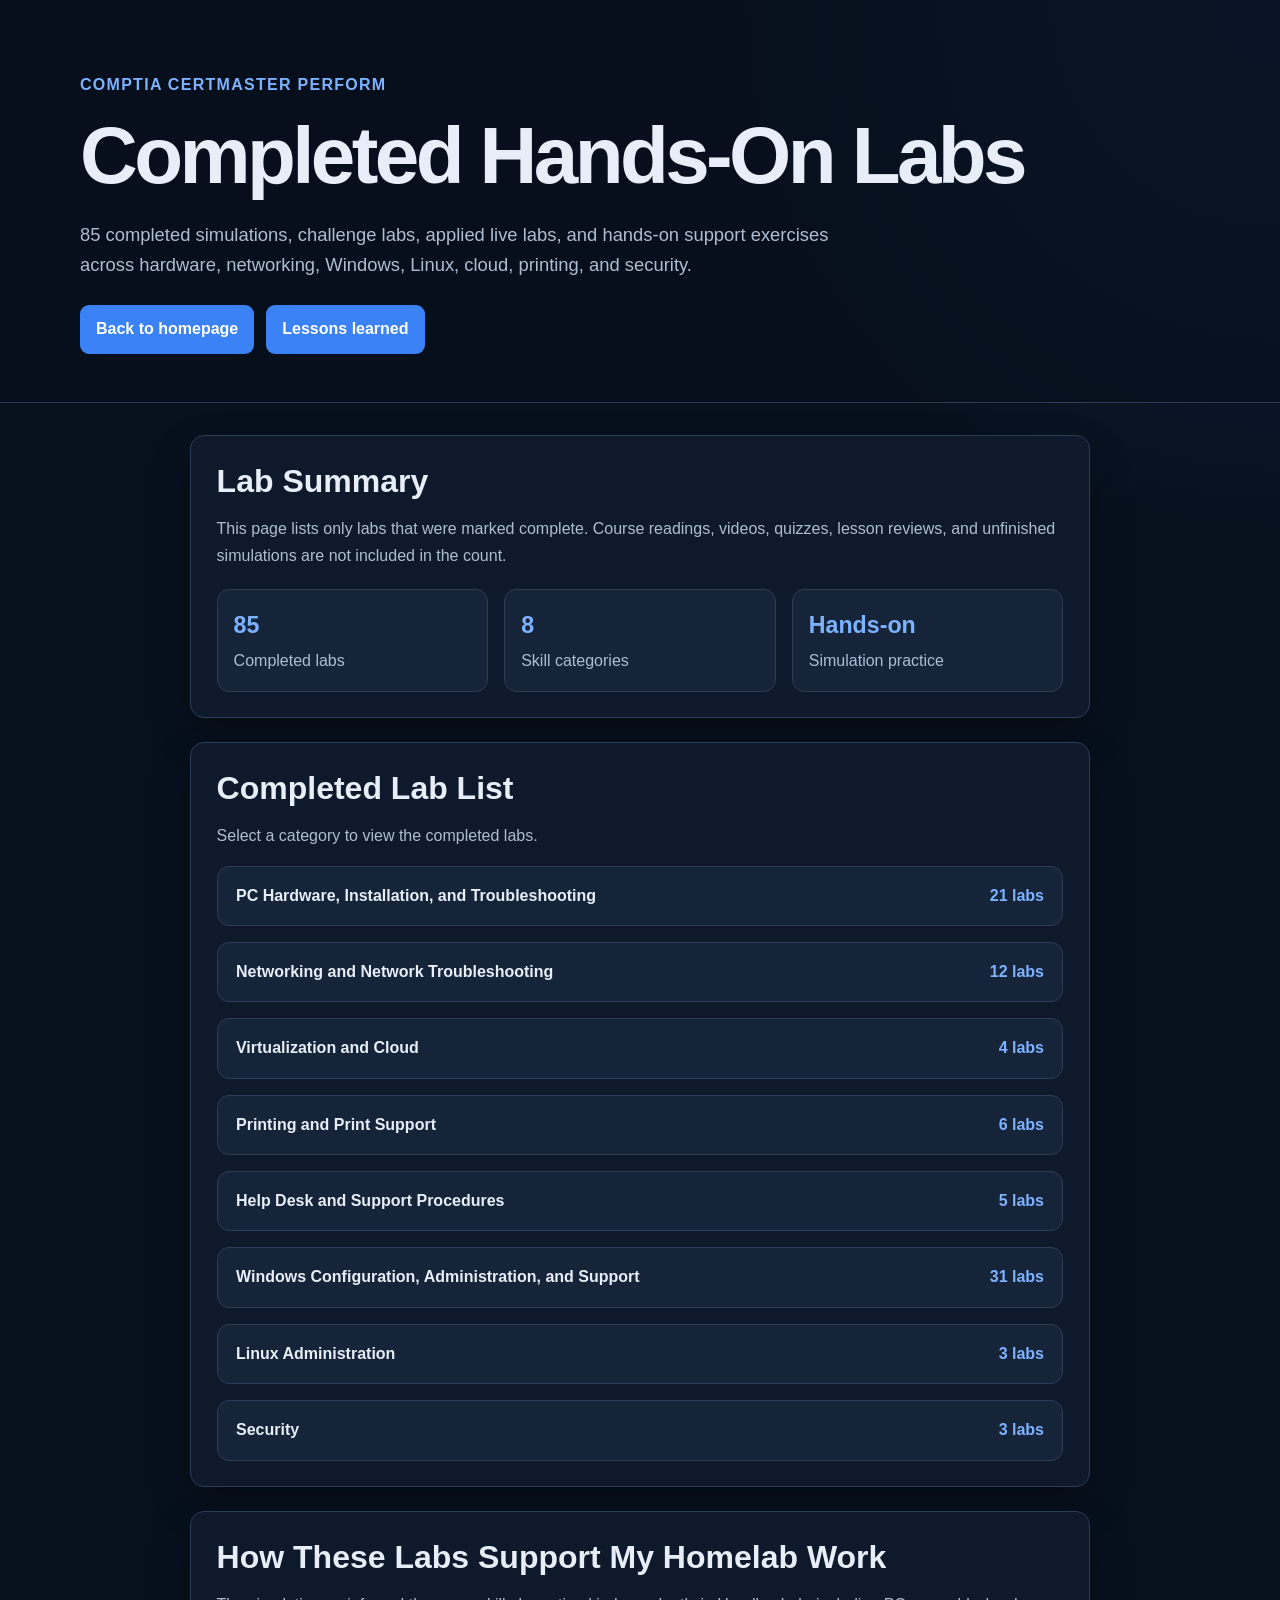
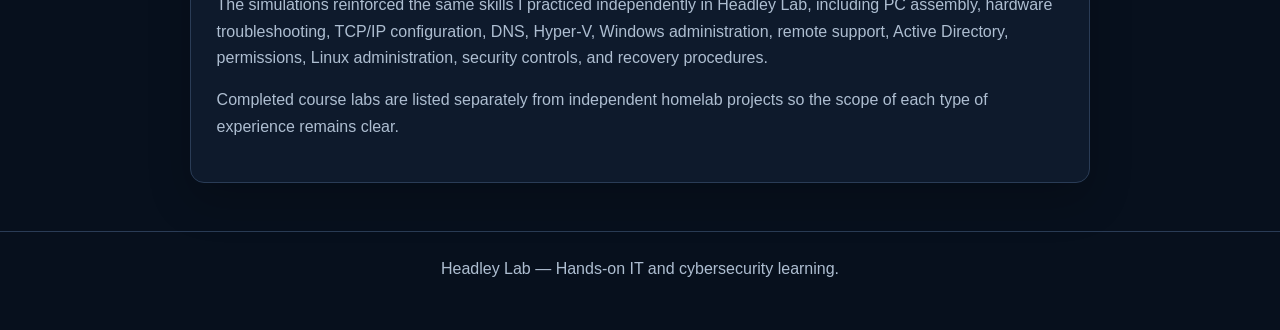
==== completed-labs.html @ 01f5722e "Add files via upload" ====
<!DOCTYPE html>
<html lang="en">
<head>
  <meta charset="UTF-8">
  <meta name="viewport" content="width=device-width, initial-scale=1.0">
  <meta
    name="description"
    content="Completed CompTIA CertMaster Perform hands-on labs by Robert Headley."
  >
  <title>Completed Hands-On Labs | Headley Lab</title>
  <link rel="stylesheet" href="style.css">
</head>

<body>
  <header class="hero small-hero">
    <div class="container">
      <p class="eyebrow">CompTIA CertMaster Perform</p>
      <h1>Completed Hands-On Labs</h1>
      <p class="hero-text">
        85 completed simulations, challenge labs, applied live labs,
        and hands-on support exercises across hardware, networking, Windows,
        Linux, cloud, printing, and security.
      </p>

      <nav class="nav-links" aria-label="Page navigation">
        <a href="index.html">Back to homepage</a>
        <a href="lessons-learned.html">Lessons learned</a>
      </nav>
    </div>
  </header>

  <main class="container article-layout">
    <section>
      <h2>Lab Summary</h2>
      <p>
        This page lists only labs that were marked complete. Course readings,
        videos, quizzes, lesson reviews, and unfinished simulations are not
        included in the count.
      </p>

      <div class="stats-grid">
        <div class="stat-card">
          <strong>85</strong>
          <span>Completed labs</span>
        </div>
        <div class="stat-card">
          <strong>8</strong>
          <span>Skill categories</span>
        </div>
        <div class="stat-card">
          <strong>Hands-on</strong>
          <span>Simulation practice</span>
        </div>
      </div>
    </section>

    <section>
      <h2>Completed Lab List</h2>
      <p>Select a category to view the completed labs.</p>

    <details class="lab-category">
      <summary>
        <span>PC Hardware, Installation, and Troubleshooting</span>
        <span class="lab-count">21 labs</span>
      </summary>
      <div class="lab-category-content">
        <p>Component installation, system setup, BIOS/UEFI configuration, power, storage, memory, displays, startup, and hardware fault isolation.</p>
        <ul class="lab-list">
          <li><span class="check" aria-hidden="true">✓</span>2.1.2 Lab: Explore the Lab Interface</li>
          <li><span class="check" aria-hidden="true">✓</span>2.1.7 Lab: Install USB Devices</li>
          <li><span class="check" aria-hidden="true">✓</span>2.1.16 Lab: Set Up a Desktop Computer</li>
          <li><span class="check" aria-hidden="true">✓</span>2.2.11 Lab: Choose and Install a Motherboard</li>
          <li><span class="check" aria-hidden="true">✓</span>2.2.13 Lab: Upgrade a Video Card</li>
          <li><span class="check" aria-hidden="true">✓</span>2.3.2 Lab: Select and Configure Dual Monitors</li>
          <li><span class="check" aria-hidden="true">✓</span>2.4 Lab: Set up an A/V Workstation</li>
          <li><span class="check" aria-hidden="true">✓</span>3.1.2 Lab: Install a Power Supply</li>
          <li><span class="check" aria-hidden="true">✓</span>3.2.12 Lab: Install SATA Devices</li>
          <li><span class="check" aria-hidden="true">✓</span>3.3.4 Lab: Select Memory by Sight</li>
          <li><span class="check" aria-hidden="true">✓</span>3.3.7 Lab: Install Triple Channel Memory</li>
          <li><span class="check" aria-hidden="true">✓</span>3.5 Challenge Lab: Troubleshoot Memory</li>
          <li><span class="check" aria-hidden="true">✓</span>4.1.2 Lab: Find BIOS/UEFI Settings</li>
          <li><span class="check" aria-hidden="true">✓</span>4.1.10 Lab: Configure BIOS/UEFI Security</li>
          <li><span class="check" aria-hidden="true">✓</span>4.2.2 Lab: Troubleshoot System Power</li>
          <li><span class="check" aria-hidden="true">✓</span>4.2.4 Lab: Troubleshoot System Startup</li>
          <li><span class="check" aria-hidden="true">✓</span>4.2.6 Lab: Troubleshoot Boot Issues</li>
          <li><span class="check" aria-hidden="true">✓</span>4.2.10 Lab: Troubleshoot Drive Availability</li>
          <li><span class="check" aria-hidden="true">✓</span>4.3.9 Lab: Troubleshoot GPU</li>
          <li><span class="check" aria-hidden="true">✓</span>4.4 Lab: Resolve PC Hardware Support Tickets</li>
          <li><span class="check" aria-hidden="true">✓</span>4.5 Lab: Troubleshoot a Malfunctioning Computer</li>
        </ul>
      </div>
    </details>
    <details class="lab-category">
      <summary>
        <span>Networking and Network Troubleshooting</span>
        <span class="lab-count">12 labs</span>
      </summary>
      <div class="lab-category-content">
        <p>Adapters, patch panels, switches, wireless security, IP configuration, internet connections, proxies, and wired or wireless troubleshooting.</p>
        <ul class="lab-list">
          <li><span class="check" aria-hidden="true">✓</span>5.2.2 Lab: Select and Install a Network Adapter</li>
          <li><span class="check" aria-hidden="true">✓</span>5.2.5 Lab: Connect Patch Panel Cables</li>
          <li><span class="check" aria-hidden="true">✓</span>5.2.8 Lab: Connect Computers with a Switch</li>
          <li><span class="check" aria-hidden="true">✓</span>5.4.13 Lab: Secure a Small Wireless Network</li>
          <li><span class="check" aria-hidden="true">✓</span>5.4.14 Lab: SOHO Wi-Fi Configuration Settings</li>
          <li><span class="check" aria-hidden="true">✓</span>6.1.4 Lab: Connect a Cable Modem</li>
          <li><span class="check" aria-hidden="true">✓</span>6.1.6 Lab: Connect Fiber Optic Cables</li>
          <li><span class="check" aria-hidden="true">✓</span>6.2.7 Lab: Configure IP Addresses</li>
          <li><span class="check" aria-hidden="true">✓</span>6.5 Challenge Lab: Install a SOHO Network</li>
          <li><span class="check" aria-hidden="true">✓</span>7.2.2 Lab: Use a Proxy Server</li>
          <li><span class="check" aria-hidden="true">✓</span>7.3.3 Lab: Fix a Network Connection</li>
          <li><span class="check" aria-hidden="true">✓</span>7.4 Lab: Troubleshoot a Network Issue</li>
        </ul>
      </div>
    </details>
    <details class="lab-category">
      <summary>
        <span>Virtualization and Cloud</span>
        <span class="lab-count">4 labs</span>
      </summary>
      <div class="lab-category-content">
        <p>Hypervisors, virtual disks, Azure interfaces, and infrastructure-as-a-service virtual machines.</p>
        <ul class="lab-list">
          <li><span class="check" aria-hidden="true">✓</span>8.1.3 Lab: Explore Virtualization</li>
          <li><span class="check" aria-hidden="true">✓</span>8.1.6 Lab: Create Virtual Hard Disks</li>
          <li><span class="check" aria-hidden="true">✓</span>8.2.4 Use the Azure Interface</li>
          <li><span class="check" aria-hidden="true">✓</span>8.2.6 Manage IaaS Virtual Machines (VMs) in Azure That Run Windows Server</li>
        </ul>
      </div>
    </details>
    <details class="lab-category">
      <summary>
        <span>Printing and Print Support</span>
        <span class="lab-count">6 labs</span>
      </summary>
      <div class="lab-category-content">
        <p>Printer installation, network printing, maintenance, consumable replacement, paper jams, and support-ticket resolution.</p>
        <ul class="lab-list">
          <li><span class="check" aria-hidden="true">✓</span>10.1.4 Lab: Select and Install a Printer</li>
          <li><span class="check" aria-hidden="true">✓</span>10.1.10 Lab: Configure Network Printing</li>
          <li><span class="check" aria-hidden="true">✓</span>10.2.8 Replace a Printer Fuser</li>
          <li><span class="check" aria-hidden="true">✓</span>10.2.9 Replace a Printer Toner</li>
          <li><span class="check" aria-hidden="true">✓</span>10.2.10 Clear a Paper Jam in a Printer</li>
          <li><span class="check" aria-hidden="true">✓</span>10.4 Lab: Resolve Print Services Support Tickets</li>
        </ul>
      </div>
    </details>
    <details class="lab-category">
      <summary>
        <span>Help Desk and Support Procedures</span>
        <span class="lab-count">5 labs</span>
      </summary>
      <div class="lab-category-content">
        <p>Ticket creation and closure, help desk systems, VM lab environments, workstation support, and customer-support workflows.</p>
        <ul class="lab-list">
          <li><span class="check" aria-hidden="true">✓</span>11.1.14 Lab: Close a Ticket</li>
          <li><span class="check" aria-hidden="true">✓</span>11.1.15 Lab: Use Help Desk System</li>
          <li><span class="check" aria-hidden="true">✓</span>11.1.16 Live Lab: Explore the VM Lab Environment</li>
          <li><span class="check" aria-hidden="true">✓</span>11.3.8 Applied Live Lab: Manage a Support Ticket</li>
          <li><span class="check" aria-hidden="true">✓</span>11.4 Challenge Live Lab: Resolve Help Desk Tickets</li>
        </ul>
      </div>
    </details>
    <details class="lab-category">
      <summary>
        <span>Windows Configuration, Administration, and Support</span>
        <span class="lab-count">31 labs</span>
      </summary>
      <div class="lab-category-content">
        <p>Windows settings, accounts, storage, networking, remote access, recovery, Active Directory, permissions, security, and deployment.</p>
        <ul class="lab-list">
          <li><span class="check" aria-hidden="true">✓</span>12.1.3 Lab: Explore Windows Settings</li>
          <li><span class="check" aria-hidden="true">✓</span>12.1.8 Lab: Require a Screen Saver Password</li>
          <li><span class="check" aria-hidden="true">✓</span>12.1.13 Applied Live Lab: Configure Desktop Settings</li>
          <li><span class="check" aria-hidden="true">✓</span>12.2.3 Lab: Configure Windows Update</li>
          <li><span class="check" aria-hidden="true">✓</span>12.2.7 Lab: Edit Power Options</li>
          <li><span class="check" aria-hidden="true">✓</span>12.3.5 Applied Live Lab: Configure Windows Apps</li>
          <li><span class="check" aria-hidden="true">✓</span>12.4.6 Lab: Create Azure Storage Account</li>
          <li><span class="check" aria-hidden="true">✓</span>13.1.4 Lab: Disk Management</li>
          <li><span class="check" aria-hidden="true">✓</span>13.1.7 Lab: Users and Groups</li>
          <li><span class="check" aria-hidden="true">✓</span>13.1.12 Applied Live Lab: Manage User Accounts</li>
          <li><span class="check" aria-hidden="true">✓</span>13.2.4 Lab: Manage Files and Folders</li>
          <li><span class="check" aria-hidden="true">✓</span>13.2.8 Applied Live Lab: Configure File Storage</li>
          <li><span class="check" aria-hidden="true">✓</span>13.3.12 Applied Live Lab: Manage Network and Security Settings</li>
          <li><span class="check" aria-hidden="true">✓</span>13.4 Challenge Live Lab: Manage Windows Workstations</li>
          <li><span class="check" aria-hidden="true">✓</span>14.1.2 Lab: Assisted Troubleshooting</li>
          <li><span class="check" aria-hidden="true">✓</span>14.1.4 Lab: Troubleshoot Physical Connectivity</li>
          <li><span class="check" aria-hidden="true">✓</span>14.2.4 Lab: Configure Remote Services</li>
          <li><span class="check" aria-hidden="true">✓</span>14.2.10 Applied Live Lab: Provide Remote Support</li>
          <li><span class="check" aria-hidden="true">✓</span>14.3.10 Lab: Manage Applications</li>
          <li><span class="check" aria-hidden="true">✓</span>14.4.3 Lab: Boot into the Windows Recovery Environment</li>
          <li><span class="check" aria-hidden="true">✓</span>14.4.5 Lab: Create a Restore Point</li>
          <li><span class="check" aria-hidden="true">✓</span>14.4.9 Lab: Configure the Boot Order</li>
          <li><span class="check" aria-hidden="true">✓</span>14.4.14 Applied Live Lab: Support Windows OS</li>
          <li><span class="check" aria-hidden="true">✓</span>15.2.3 Lab: Create OUs</li>
          <li><span class="check" aria-hidden="true">✓</span>15.2.5 Lab: Use System Commands</li>
          <li><span class="check" aria-hidden="true">✓</span>15.2.6 Lab: Group Policy Management</li>
          <li><span class="check" aria-hidden="true">✓</span>15.3.6 Lab: Configure NTFS Permissions</li>
          <li><span class="check" aria-hidden="true">✓</span>15.3.11 Lab: Support AD Domain Networking</li>
          <li><span class="check" aria-hidden="true">✓</span>16.1.6 Lab: Windows 11 Features/Desktop</li>
          <li><span class="check" aria-hidden="true">✓</span>16.2.6 Applied Live Lab: Perform a Remote Network Installation</li>
          <li><span class="check" aria-hidden="true">✓</span>16.3 Challenge Live Lab: Support Windows Installation and Upgrade Issues</li>
        </ul>
      </div>
    </details>
    <details class="lab-category">
      <summary>
        <span>Linux Administration</span>
        <span class="lab-count">3 labs</span>
      </summary>
      <div class="lab-category-content">
        <p>Linux file management, ownership, permissions, and configuration reporting.</p>
        <ul class="lab-list">
          <li><span class="check" aria-hidden="true">✓</span>17.1.7 Lab: File Management</li>
          <li><span class="check" aria-hidden="true">✓</span>17.1.10 Lab: Manage Linux File Ownership</li>
          <li><span class="check" aria-hidden="true">✓</span>17.1.11 Applied Live Lab: Report Linux Configuration Settings</li>
        </ul>
      </div>
    </details>
    <details class="lab-category">
      <summary>
        <span>Security</span>
        <span class="lab-count">3 labs</span>
      </summary>
      <div class="lab-category-content">
        <p>Physical security, file encryption, and workstation-security analysis.</p>
        <ul class="lab-list">
          <li><span class="check" aria-hidden="true">✓</span>18.4.2 Lab: Implement Physical Security</li>
          <li><span class="check" aria-hidden="true">✓</span>19.2.11 Lab: Encrypt Files with EFS</li>
          <li><span class="check" aria-hidden="true">✓</span>19.2.14 Applied Live Lab: Analyze Workstation Security Settings</li>
        </ul>
      </div>
    </details>
    </section>

    <section>
      <h2>How These Labs Support My Homelab Work</h2>
      <p>
        The simulations reinforced the same skills I practiced independently
        in Headley Lab, including PC assembly, hardware troubleshooting,
        TCP/IP configuration, DNS, Hyper-V, Windows administration, remote
        support, Active Directory, permissions, Linux administration,
        security controls, and recovery procedures.
      </p>
      <p>
        Completed course labs are listed separately from independent homelab
        projects so the scope of each type of experience remains clear.
      </p>
    </section>
  </main>

  <footer>
    <div class="container">
      <p>Headley Lab — Hands-on IT and cybersecurity learning.</p>
    </div>
  </footer>
</body>
</html>
---- style.css ----
:root {
  color-scheme: dark;
  --bg: #07101d;
  --panel: #0f1b2d;
  --panel-alt: #16243a;
  --text: #e7eef8;
  --muted: #aebed1;
  --accent: #3b82f6;
  --accent-light: #7db2ff;
  --border: #2a3c56;
  --max-width: 1120px;
}

* {
  box-sizing: border-box;
}

html {
  scroll-behavior: smooth;
}

body {
  margin: 0;
  min-height: 100vh;
  font-family: Arial, Helvetica, sans-serif;
  line-height: 1.65;
  color: var(--text);
  background:
    radial-gradient(circle at top right, rgba(59, 130, 246, 0.18), transparent 34rem),
    var(--bg);
}

.container {
  width: min(92%, var(--max-width));
  margin-inline: auto;
}

.hero {
  padding: 4.5rem 0 3.5rem;
  border-bottom: 1px solid var(--border);
  background: rgba(7, 16, 29, 0.72);
}

.small-hero {
  padding-bottom: 3rem;
}

.eyebrow {
  margin: 0 0 0.6rem;
  color: var(--accent-light);
  font-weight: 800;
  letter-spacing: 0.08em;
  text-transform: uppercase;
}

h1,
h2,
h3 {
  line-height: 1.2;
}

h1 {
  margin: 0;
  font-size: clamp(2.5rem, 7vw, 5rem);
  letter-spacing: -0.045em;
}

h2 {
  margin: 0 0 1rem;
  font-size: clamp(1.5rem, 3vw, 2rem);
}

h3 {
  margin-top: 0;
}

.hero-text {
  max-width: 760px;
  margin: 1rem 0 1.5rem;
  color: var(--muted);
  font-size: 1.15rem;
}

.nav-links {
  display: flex;
  flex-wrap: wrap;
  gap: 0.75rem;
}

.nav-links a,
.button {
  display: inline-block;
  padding: 0.72rem 1rem;
  border-radius: 9px;
  background: var(--accent);
  color: #fff;
  text-decoration: none;
  font-weight: 800;
}

.nav-links a:hover,
.nav-links a:focus-visible,
.button:hover,
.button:focus-visible {
  background: var(--accent-light);
  color: #07101d;
}

.button.secondary {
  background: transparent;
  border: 1px solid var(--accent-light);
  color: var(--accent-light);
}

main {
  display: grid;
  gap: 1.5rem;
  padding: 2rem 0 3rem;
}

section {
  padding: 1.6rem;
  border: 1px solid var(--border);
  border-radius: 14px;
  background: rgba(15, 27, 45, 0.94);
  box-shadow: 0 18px 44px rgba(0, 0, 0, 0.2);
}

p {
  color: var(--muted);
}

.project-grid,
.certificate-grid {
  display: grid;
  grid-template-columns: repeat(2, minmax(0, 1fr));
  gap: 1rem;
}

.card {
  padding: 1.25rem;
  border: 1px solid var(--border);
  border-radius: 12px;
  background: var(--panel-alt);
}

.card p:last-child {
  margin-bottom: 0;
}

.article-layout section {
  max-width: 900px;
  width: 100%;
  margin-inline: auto;
}

ul,
ol {
  padding-left: 1.4rem;
}

li + li {
  margin-top: 0.45rem;
}

footer {
  padding: 1.5rem 0 3rem;
  border-top: 1px solid var(--border);
}

footer p {
  margin: 0;
  text-align: center;
  color: var(--muted);
}

@media (max-width: 760px) {
  .hero {
    padding-top: 3rem;
  }

  section {
    padding: 1.2rem;
  }

  .project-grid,
  .certificate-grid {
    grid-template-columns: 1fr;
  }
}


.stats-grid {
  display: grid;
  grid-template-columns: repeat(3, minmax(0, 1fr));
  gap: 1rem;
  margin-top: 1.25rem;
}

.stat-card {
  display: grid;
  gap: 0.25rem;
  padding: 1rem;
  border: 1px solid var(--border);
  border-radius: 12px;
  background: var(--panel-alt);
}

.stat-card strong {
  color: var(--accent-light);
  font-size: 1.45rem;
}

.stat-card span {
  color: var(--muted);
}

.lab-category {
  margin-top: 1rem;
  border: 1px solid var(--border);
  border-radius: 12px;
  overflow: hidden;
  background: var(--panel-alt);
}

.lab-category summary {
  display: flex;
  justify-content: space-between;
  gap: 1rem;
  padding: 1rem 1.15rem;
  cursor: pointer;
  font-weight: 800;
}

.lab-category summary:hover,
.lab-category summary:focus-visible {
  background: rgba(59, 130, 246, 0.12);
}

.lab-count {
  flex: 0 0 auto;
  color: var(--accent-light);
}

.lab-category-content {
  padding: 0 1.15rem 1.15rem;
  border-top: 1px solid var(--border);
}

.lab-list {
  display: grid;
  gap: 0.55rem;
  padding: 0;
  list-style: none;
}

.lab-list li {
  display: flex;
  gap: 0.65rem;
  align-items: flex-start;
  padding: 0.65rem 0.75rem;
  border-radius: 8px;
  background: rgba(7, 16, 29, 0.45);
}

.check {
  color: var(--accent-light);
  font-weight: 900;
}

@media (max-width: 760px) {
  .stats-grid {
    grid-template-columns: 1fr;
  }

  .lab-category summary {
    align-items: flex-start;
  }
}
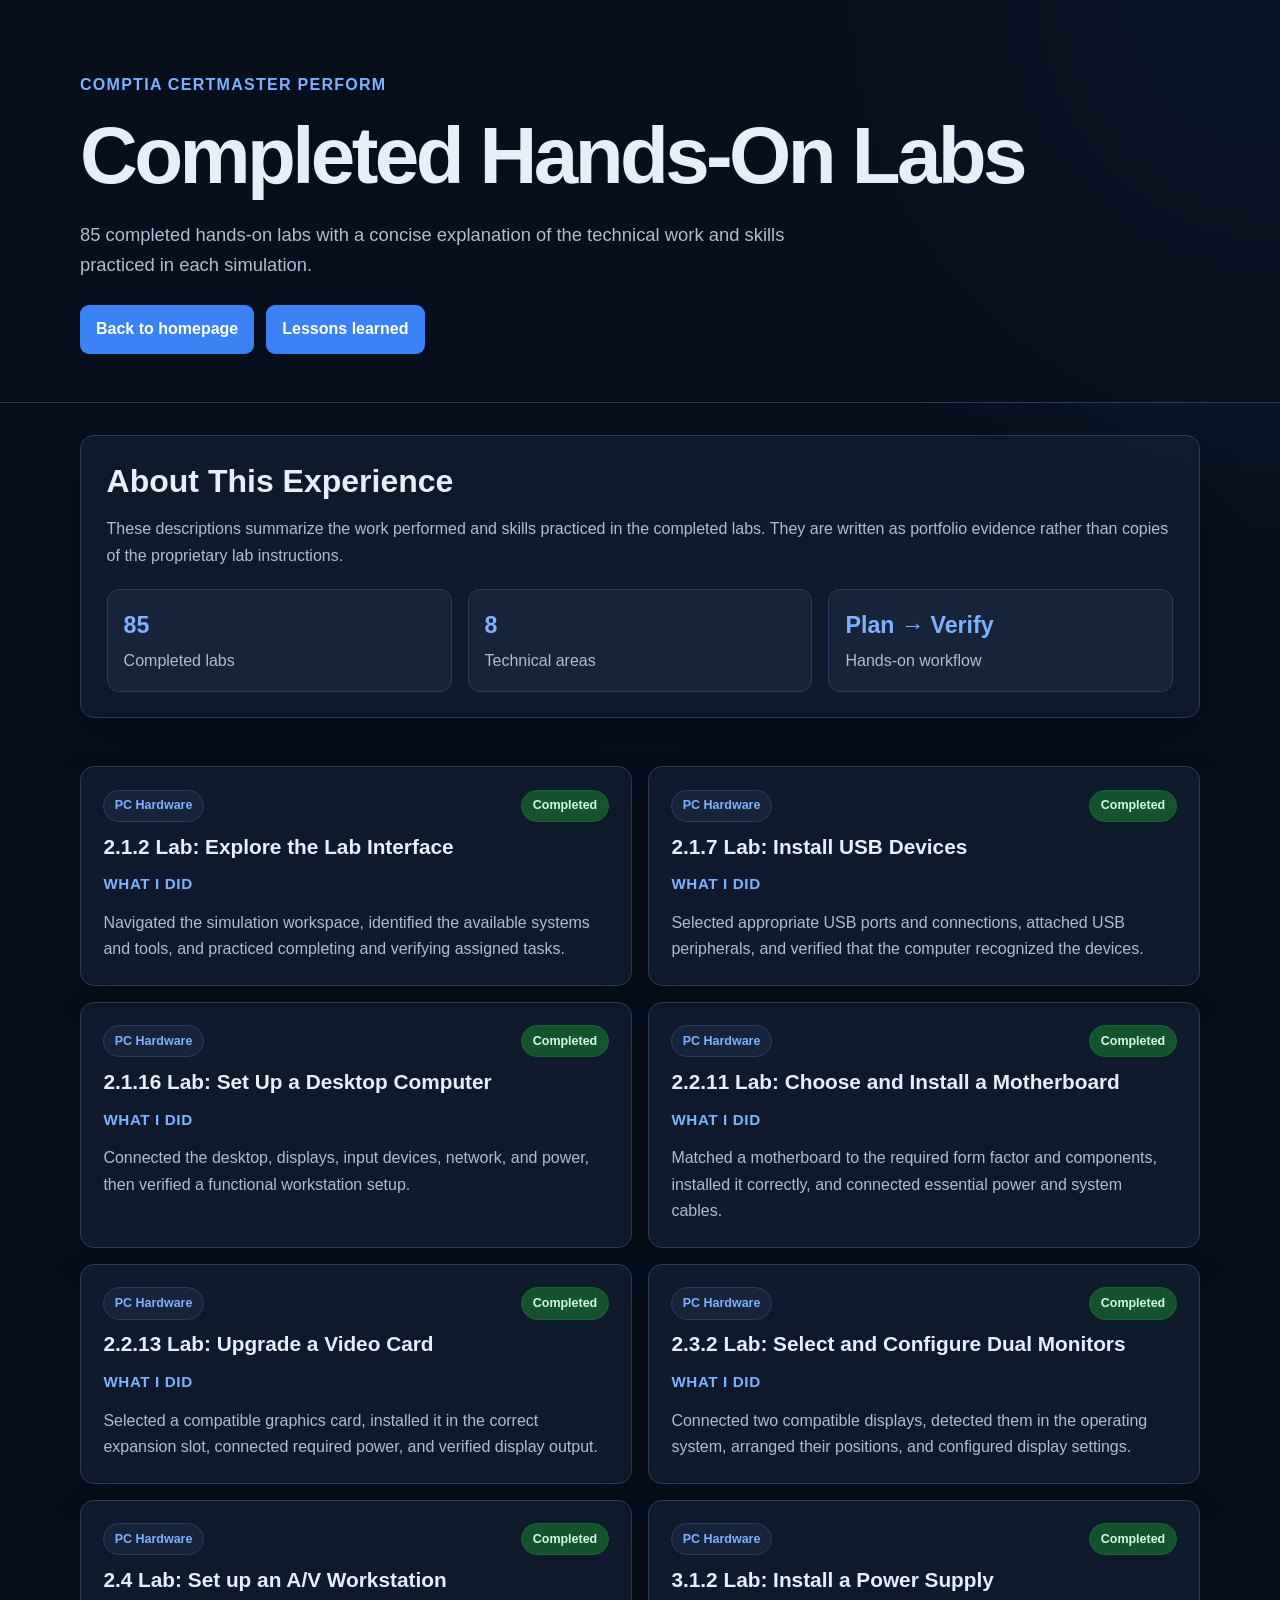
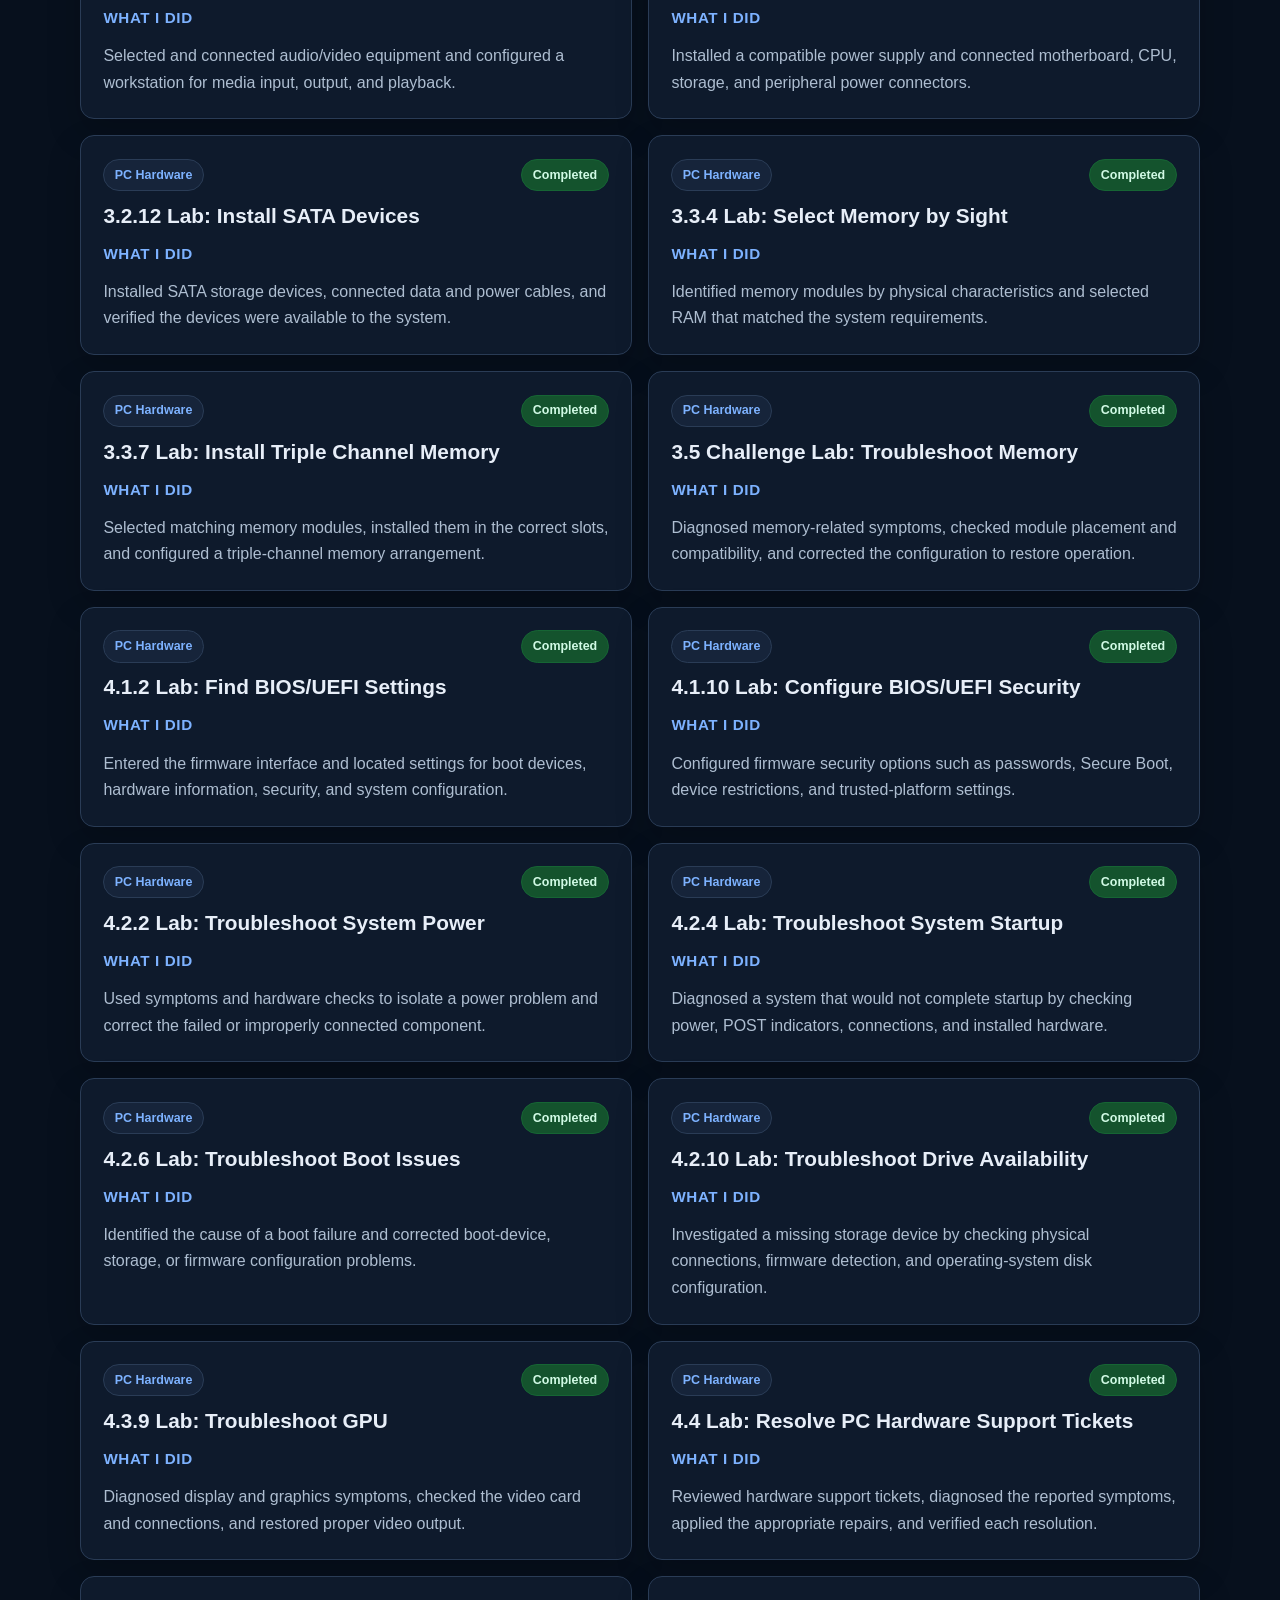
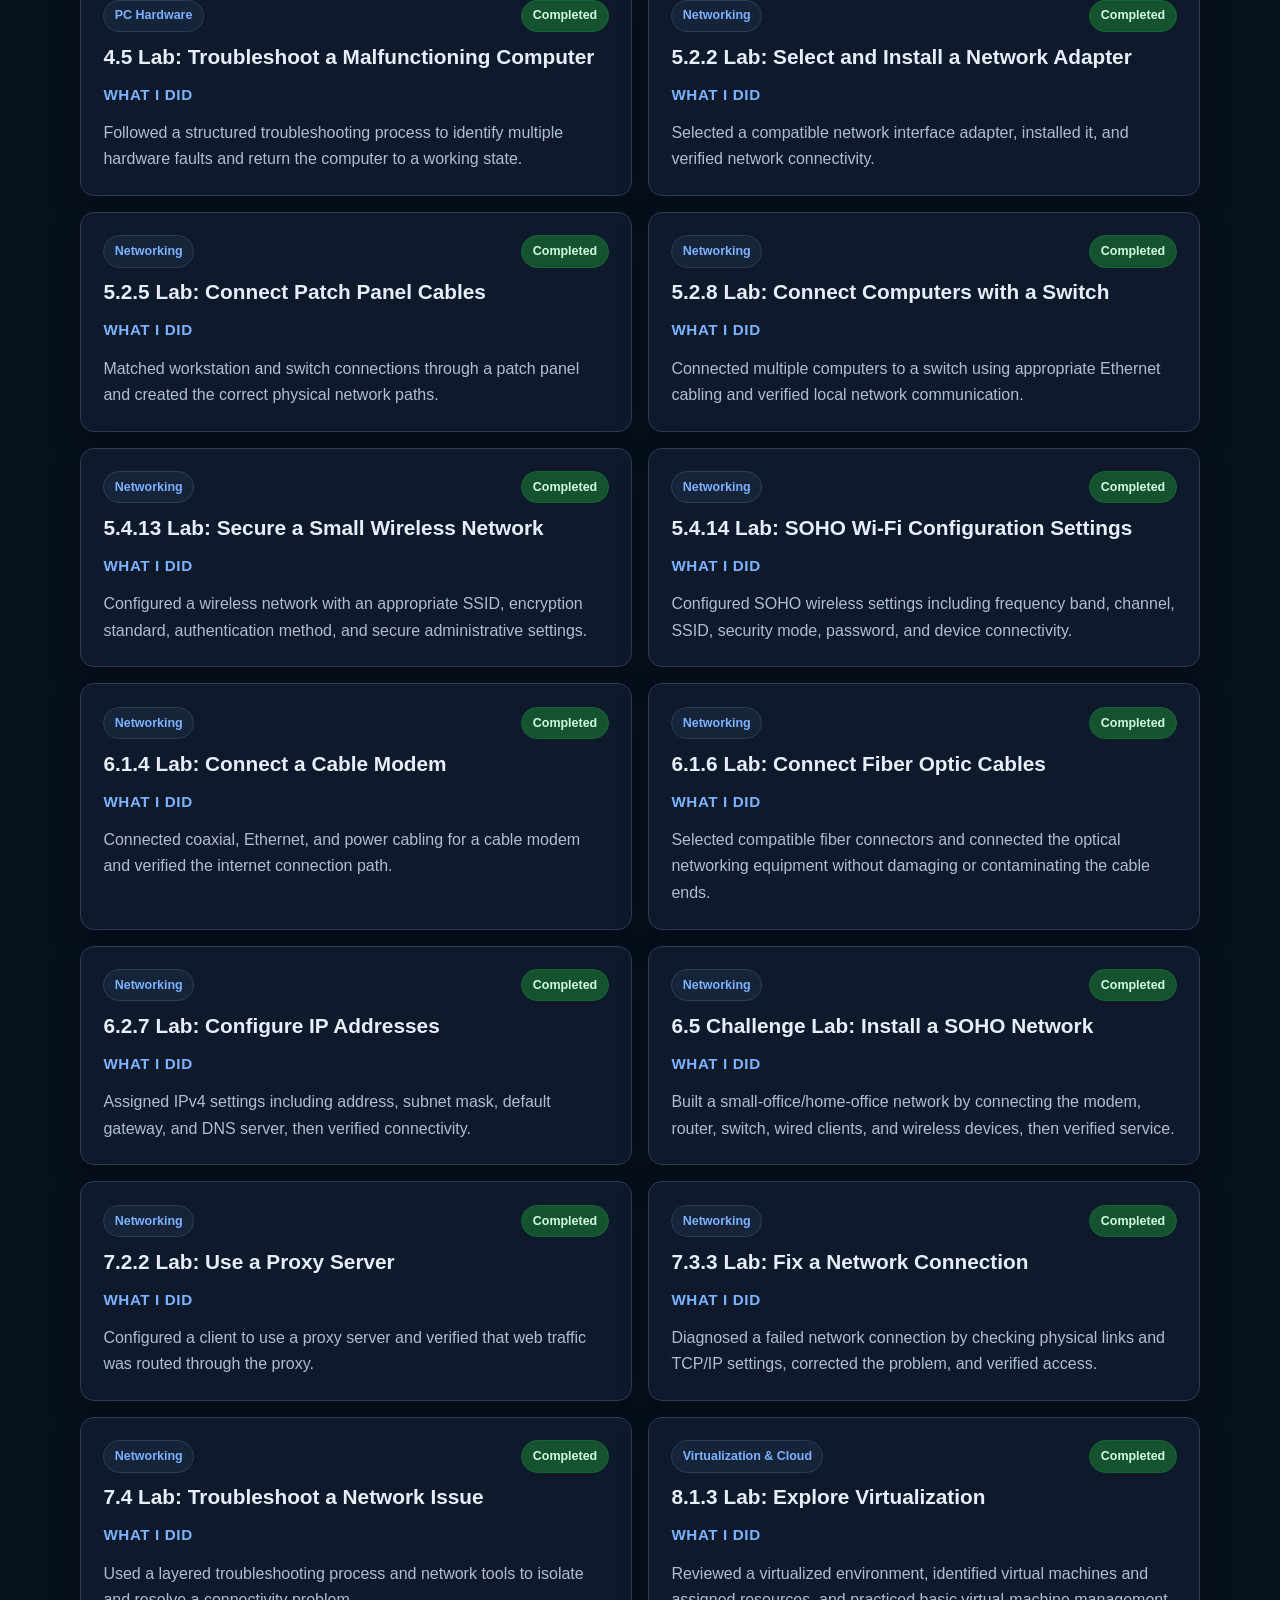
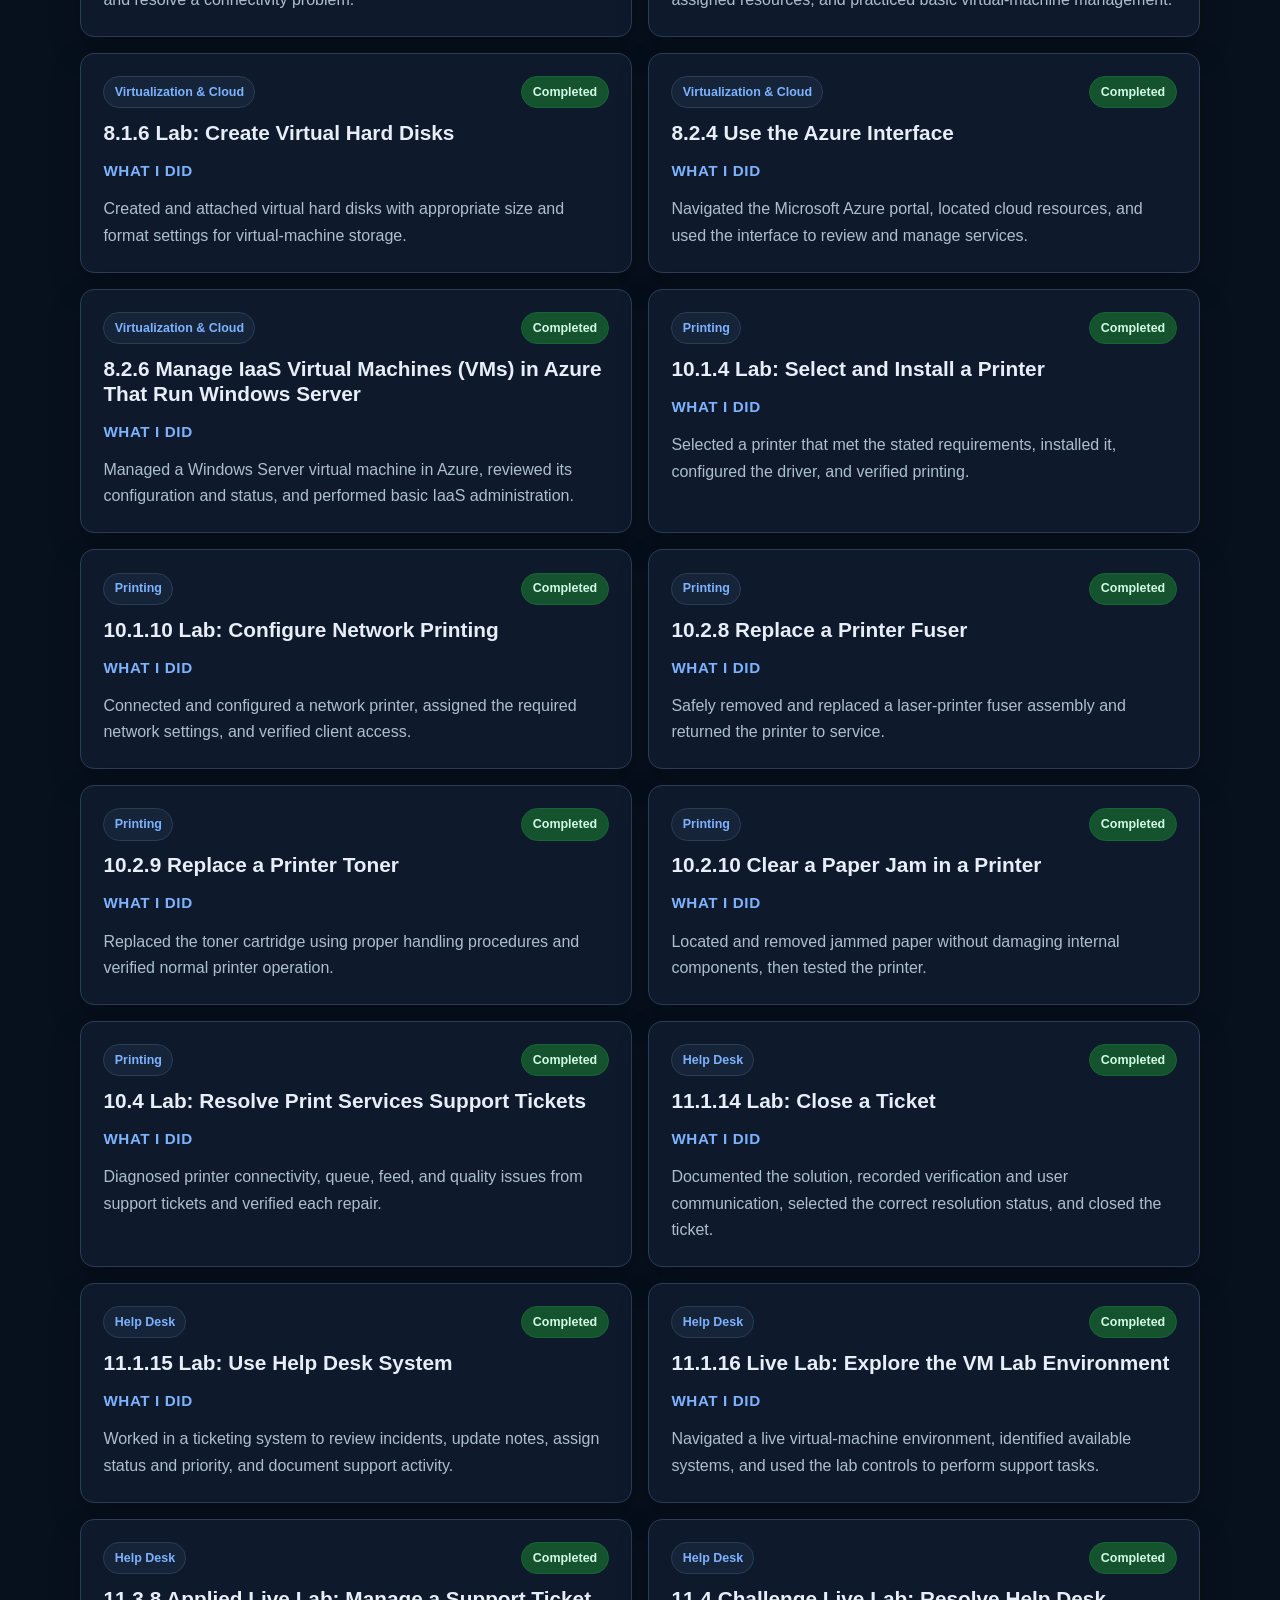
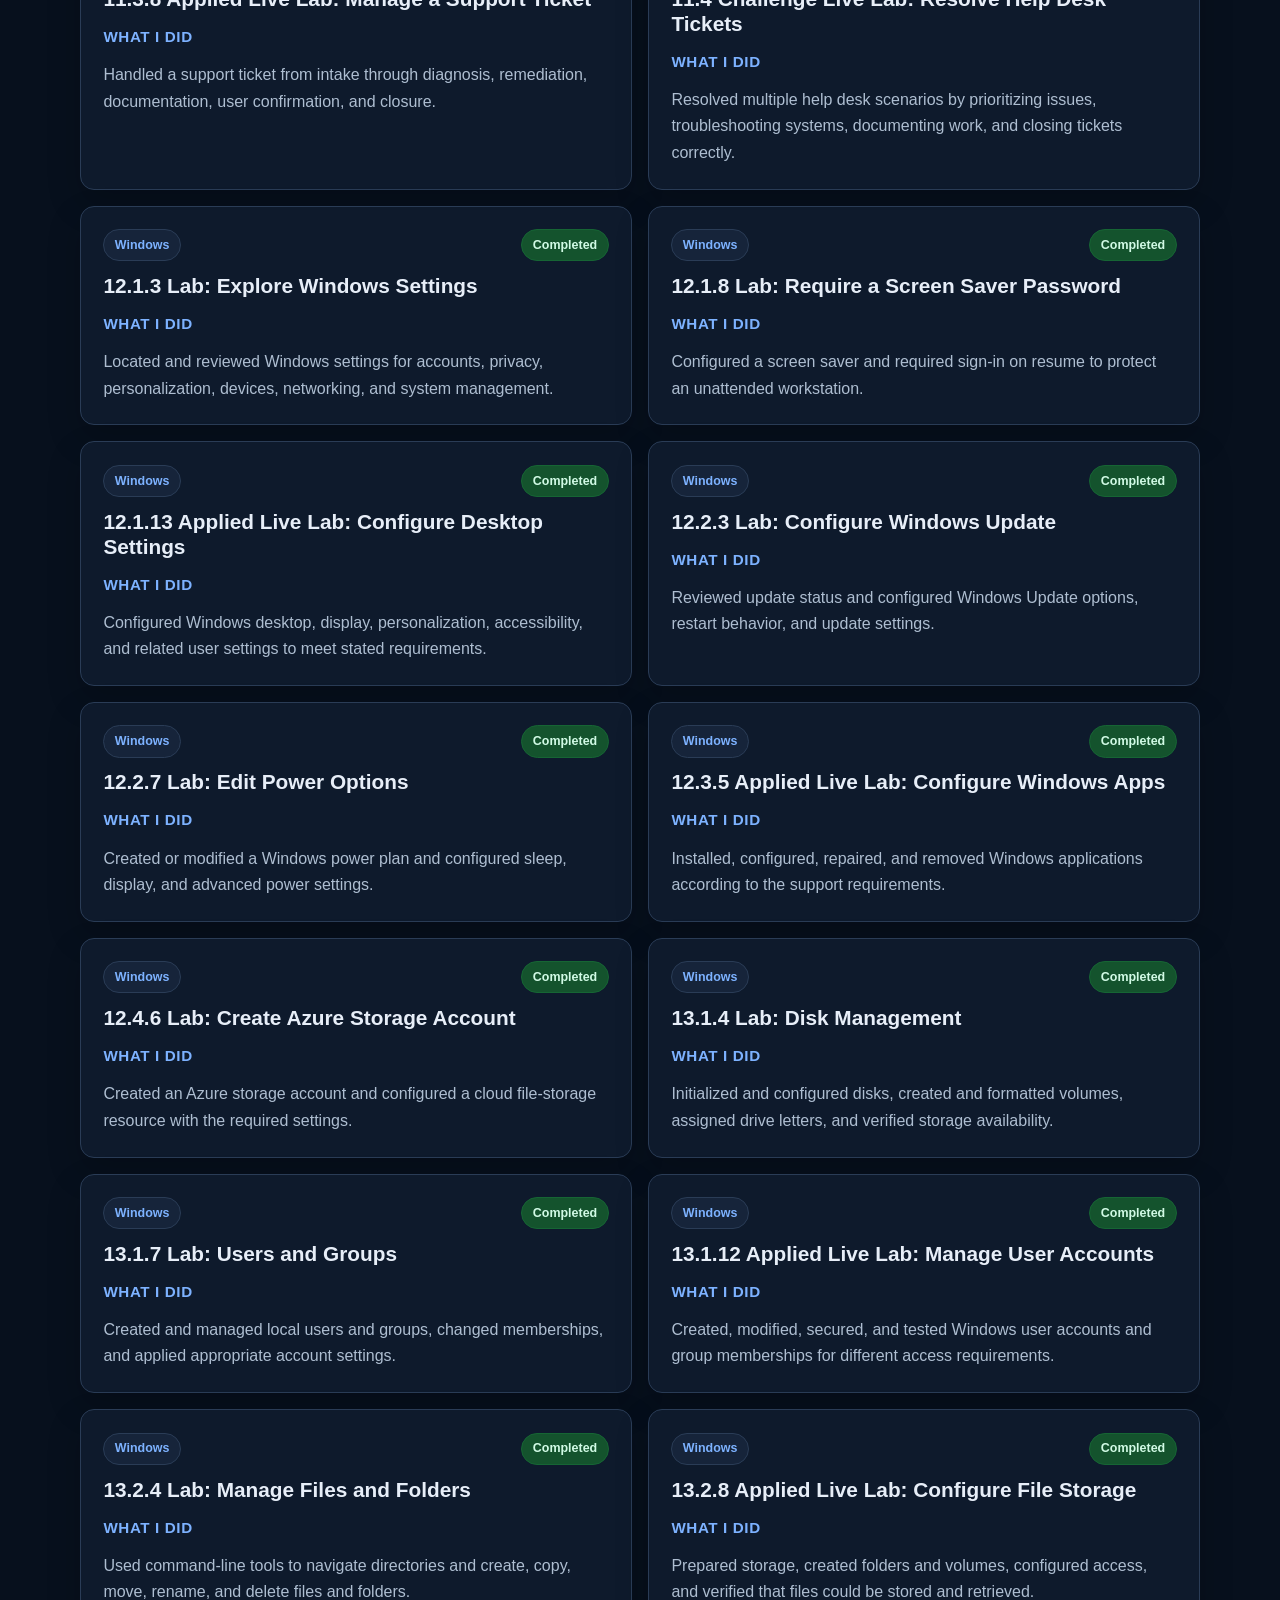
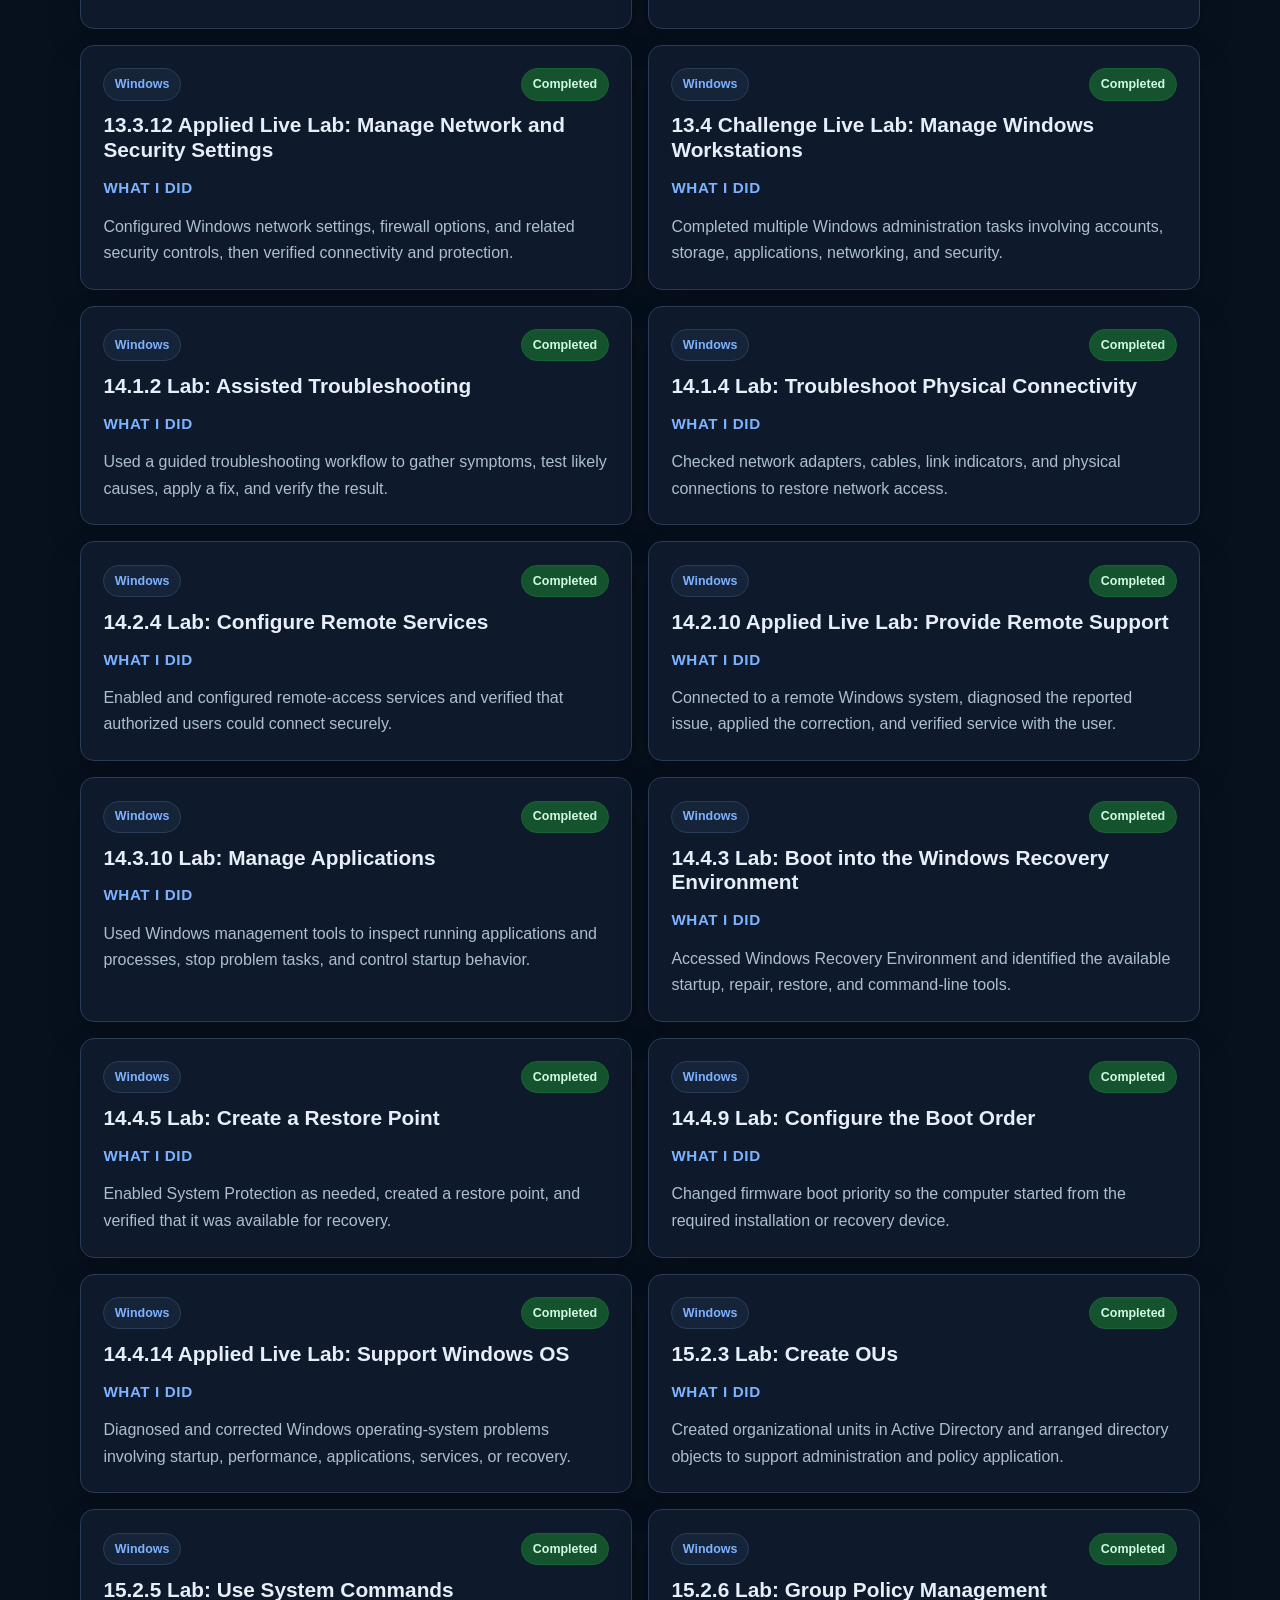
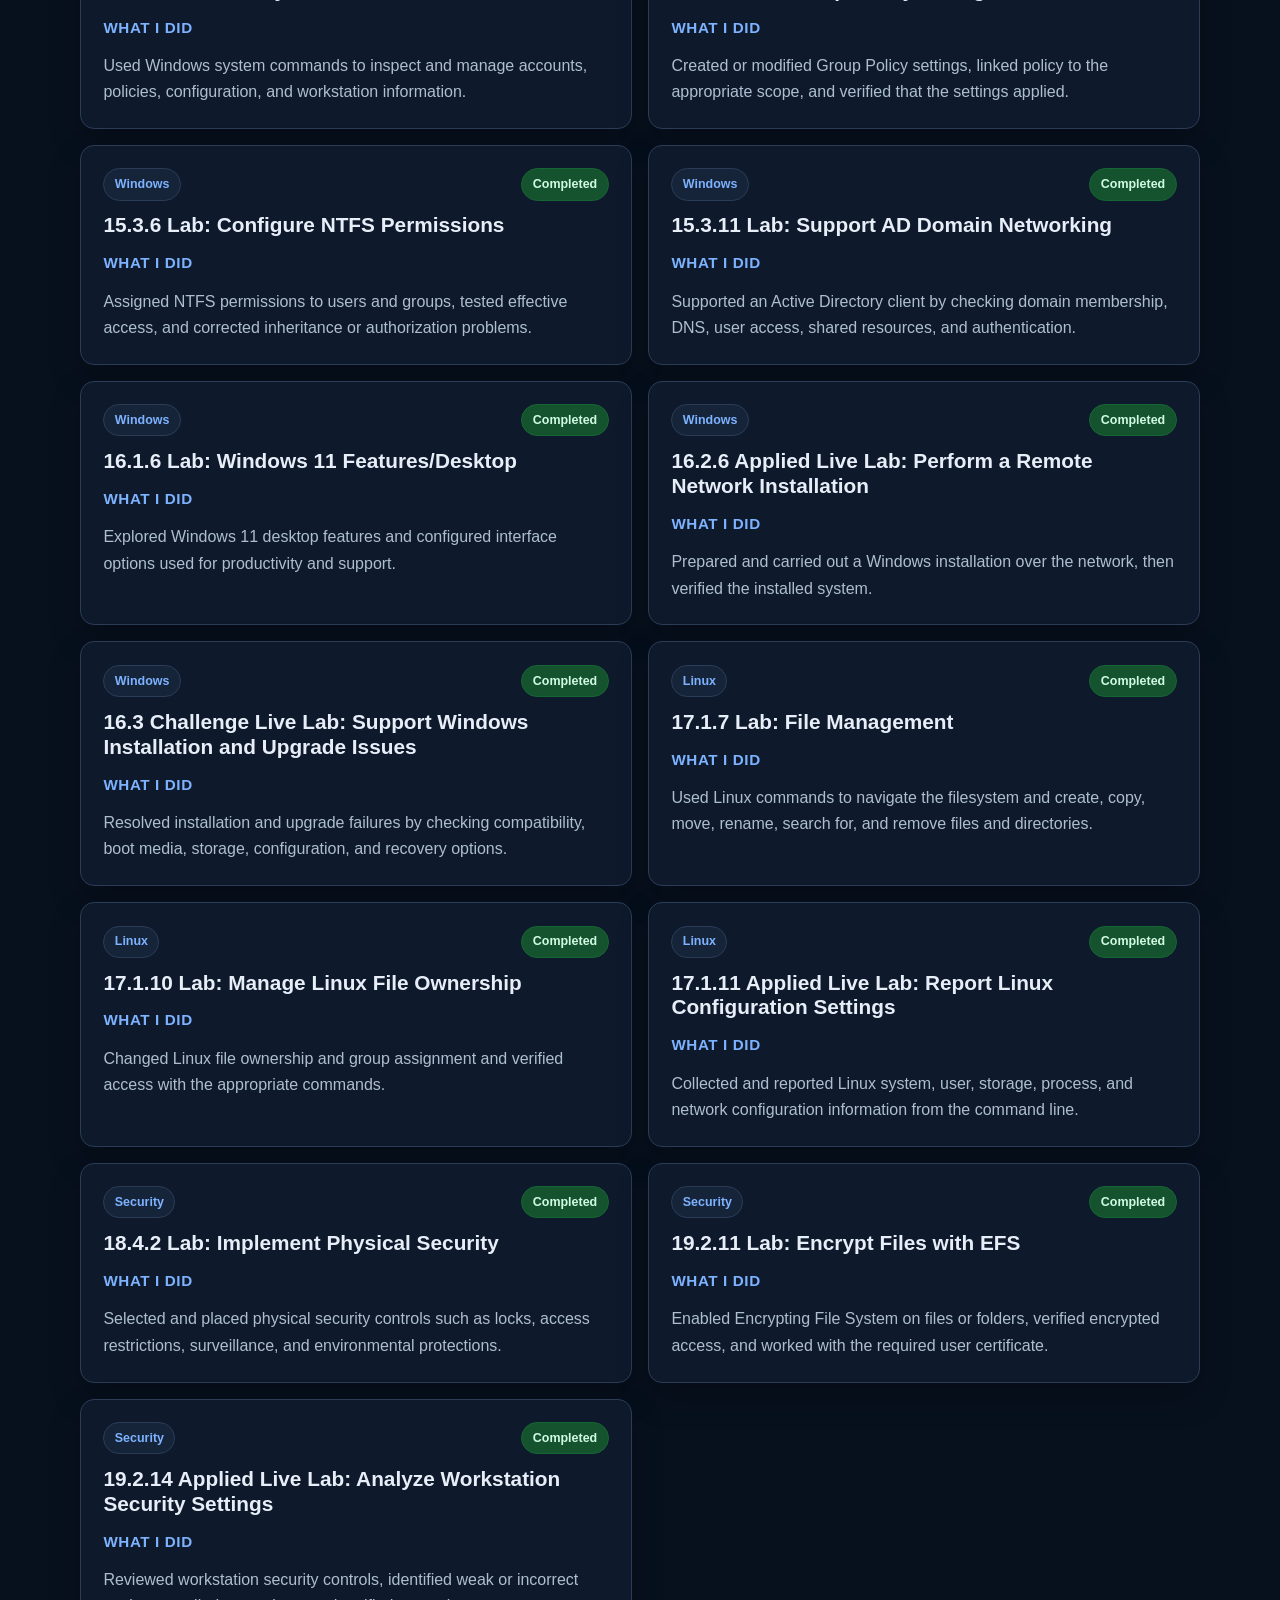
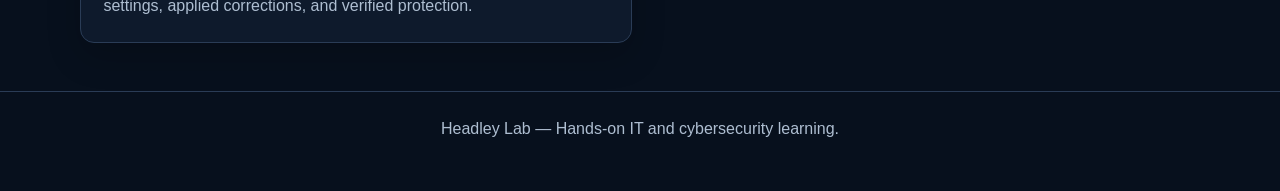
==== commit 8b0a43e3: "Add files via upload" ====
--- a/completed-labs.html
+++ b/completed-labs.html
@@ -5,7 +5,7 @@
   <meta name="viewport" content="width=device-width, initial-scale=1.0">
   <meta
     name="description"
-    content="Completed CompTIA CertMaster Perform hands-on labs by Robert Headley."
+    content="Detailed descriptions of completed CompTIA CertMaster Perform hands-on labs by Robert Headley."
   >
   <title>Completed Hands-On Labs | Headley Lab</title>
   <link rel="stylesheet" href="style.css">
@@ -17,9 +17,8 @@
       <p class="eyebrow">CompTIA CertMaster Perform</p>
       <h1>Completed Hands-On Labs</h1>
       <p class="hero-text">
-        85 completed simulations, challenge labs, applied live labs,
-        and hands-on support exercises across hardware, networking, Windows,
-        Linux, cloud, printing, and security.
+        85 completed hands-on labs with a concise explanation of
+        the technical work and skills practiced in each simulation.
       </p>
 
       <nav class="nav-links" aria-label="Page navigation">
@@ -29,15 +28,14 @@
     </div>
   </header>
 
-  <main class="container article-layout">
-    <section>
-      <h2>Lab Summary</h2>
+  <main class="container">
+    <section class="lab-intro">
+      <h2>About This Experience</h2>
       <p>
-        This page lists only labs that were marked complete. Course readings,
-        videos, quizzes, lesson reviews, and unfinished simulations are not
-        included in the count.
+        These descriptions summarize the work performed and skills practiced
+        in the completed labs. They are written as portfolio evidence rather
+        than copies of the proprietary lab instructions.
       </p>
-
       <div class="stats-grid">
         <div class="stat-card">
           <strong>85</strong>
@@ -45,208 +43,782 @@
         </div>
         <div class="stat-card">
           <strong>8</strong>
-          <span>Skill categories</span>
+          <span>Technical areas</span>
         </div>
         <div class="stat-card">
-          <strong>Hands-on</strong>
-          <span>Simulation practice</span>
+          <strong>Plan → Verify</strong>
+          <span>Hands-on workflow</span>
         </div>
       </div>
     </section>
 
-    <section>
-      <h2>Completed Lab List</h2>
-      <p>Select a category to view the completed labs.</p>
-
-    <details class="lab-category">
-      <summary>
-        <span>PC Hardware, Installation, and Troubleshooting</span>
-        <span class="lab-count">21 labs</span>
-      </summary>
-      <div class="lab-category-content">
-        <p>Component installation, system setup, BIOS/UEFI configuration, power, storage, memory, displays, startup, and hardware fault isolation.</p>
-        <ul class="lab-list">
-          <li><span class="check" aria-hidden="true">✓</span>2.1.2 Lab: Explore the Lab Interface</li>
-          <li><span class="check" aria-hidden="true">✓</span>2.1.7 Lab: Install USB Devices</li>
-          <li><span class="check" aria-hidden="true">✓</span>2.1.16 Lab: Set Up a Desktop Computer</li>
-          <li><span class="check" aria-hidden="true">✓</span>2.2.11 Lab: Choose and Install a Motherboard</li>
-          <li><span class="check" aria-hidden="true">✓</span>2.2.13 Lab: Upgrade a Video Card</li>
-          <li><span class="check" aria-hidden="true">✓</span>2.3.2 Lab: Select and Configure Dual Monitors</li>
-          <li><span class="check" aria-hidden="true">✓</span>2.4 Lab: Set up an A/V Workstation</li>
-          <li><span class="check" aria-hidden="true">✓</span>3.1.2 Lab: Install a Power Supply</li>
-          <li><span class="check" aria-hidden="true">✓</span>3.2.12 Lab: Install SATA Devices</li>
-          <li><span class="check" aria-hidden="true">✓</span>3.3.4 Lab: Select Memory by Sight</li>
-          <li><span class="check" aria-hidden="true">✓</span>3.3.7 Lab: Install Triple Channel Memory</li>
-          <li><span class="check" aria-hidden="true">✓</span>3.5 Challenge Lab: Troubleshoot Memory</li>
-          <li><span class="check" aria-hidden="true">✓</span>4.1.2 Lab: Find BIOS/UEFI Settings</li>
-          <li><span class="check" aria-hidden="true">✓</span>4.1.10 Lab: Configure BIOS/UEFI Security</li>
-          <li><span class="check" aria-hidden="true">✓</span>4.2.2 Lab: Troubleshoot System Power</li>
-          <li><span class="check" aria-hidden="true">✓</span>4.2.4 Lab: Troubleshoot System Startup</li>
-          <li><span class="check" aria-hidden="true">✓</span>4.2.6 Lab: Troubleshoot Boot Issues</li>
-          <li><span class="check" aria-hidden="true">✓</span>4.2.10 Lab: Troubleshoot Drive Availability</li>
-          <li><span class="check" aria-hidden="true">✓</span>4.3.9 Lab: Troubleshoot GPU</li>
-          <li><span class="check" aria-hidden="true">✓</span>4.4 Lab: Resolve PC Hardware Support Tickets</li>
-          <li><span class="check" aria-hidden="true">✓</span>4.5 Lab: Troubleshoot a Malfunctioning Computer</li>
-        </ul>
-      </div>
-    </details>
-    <details class="lab-category">
-      <summary>
-        <span>Networking and Network Troubleshooting</span>
-        <span class="lab-count">12 labs</span>
-      </summary>
-      <div class="lab-category-content">
-        <p>Adapters, patch panels, switches, wireless security, IP configuration, internet connections, proxies, and wired or wireless troubleshooting.</p>
-        <ul class="lab-list">
-          <li><span class="check" aria-hidden="true">✓</span>5.2.2 Lab: Select and Install a Network Adapter</li>
-          <li><span class="check" aria-hidden="true">✓</span>5.2.5 Lab: Connect Patch Panel Cables</li>
-          <li><span class="check" aria-hidden="true">✓</span>5.2.8 Lab: Connect Computers with a Switch</li>
-          <li><span class="check" aria-hidden="true">✓</span>5.4.13 Lab: Secure a Small Wireless Network</li>
-          <li><span class="check" aria-hidden="true">✓</span>5.4.14 Lab: SOHO Wi-Fi Configuration Settings</li>
-          <li><span class="check" aria-hidden="true">✓</span>6.1.4 Lab: Connect a Cable Modem</li>
-          <li><span class="check" aria-hidden="true">✓</span>6.1.6 Lab: Connect Fiber Optic Cables</li>
-          <li><span class="check" aria-hidden="true">✓</span>6.2.7 Lab: Configure IP Addresses</li>
-          <li><span class="check" aria-hidden="true">✓</span>6.5 Challenge Lab: Install a SOHO Network</li>
-          <li><span class="check" aria-hidden="true">✓</span>7.2.2 Lab: Use a Proxy Server</li>
-          <li><span class="check" aria-hidden="true">✓</span>7.3.3 Lab: Fix a Network Connection</li>
-          <li><span class="check" aria-hidden="true">✓</span>7.4 Lab: Troubleshoot a Network Issue</li>
-        </ul>
-      </div>
-    </details>
-    <details class="lab-category">
-      <summary>
-        <span>Virtualization and Cloud</span>
-        <span class="lab-count">4 labs</span>
-      </summary>
-      <div class="lab-category-content">
-        <p>Hypervisors, virtual disks, Azure interfaces, and infrastructure-as-a-service virtual machines.</p>
-        <ul class="lab-list">
-          <li><span class="check" aria-hidden="true">✓</span>8.1.3 Lab: Explore Virtualization</li>
-          <li><span class="check" aria-hidden="true">✓</span>8.1.6 Lab: Create Virtual Hard Disks</li>
-          <li><span class="check" aria-hidden="true">✓</span>8.2.4 Use the Azure Interface</li>
-          <li><span class="check" aria-hidden="true">✓</span>8.2.6 Manage IaaS Virtual Machines (VMs) in Azure That Run Windows Server</li>
-        </ul>
-      </div>
-    </details>
-    <details class="lab-category">
-      <summary>
-        <span>Printing and Print Support</span>
-        <span class="lab-count">6 labs</span>
-      </summary>
-      <div class="lab-category-content">
-        <p>Printer installation, network printing, maintenance, consumable replacement, paper jams, and support-ticket resolution.</p>
-        <ul class="lab-list">
-          <li><span class="check" aria-hidden="true">✓</span>10.1.4 Lab: Select and Install a Printer</li>
-          <li><span class="check" aria-hidden="true">✓</span>10.1.10 Lab: Configure Network Printing</li>
-          <li><span class="check" aria-hidden="true">✓</span>10.2.8 Replace a Printer Fuser</li>
-          <li><span class="check" aria-hidden="true">✓</span>10.2.9 Replace a Printer Toner</li>
-          <li><span class="check" aria-hidden="true">✓</span>10.2.10 Clear a Paper Jam in a Printer</li>
-          <li><span class="check" aria-hidden="true">✓</span>10.4 Lab: Resolve Print Services Support Tickets</li>
-        </ul>
-      </div>
-    </details>
-    <details class="lab-category">
-      <summary>
-        <span>Help Desk and Support Procedures</span>
-        <span class="lab-count">5 labs</span>
-      </summary>
-      <div class="lab-category-content">
-        <p>Ticket creation and closure, help desk systems, VM lab environments, workstation support, and customer-support workflows.</p>
-        <ul class="lab-list">
-          <li><span class="check" aria-hidden="true">✓</span>11.1.14 Lab: Close a Ticket</li>
-          <li><span class="check" aria-hidden="true">✓</span>11.1.15 Lab: Use Help Desk System</li>
-          <li><span class="check" aria-hidden="true">✓</span>11.1.16 Live Lab: Explore the VM Lab Environment</li>
-          <li><span class="check" aria-hidden="true">✓</span>11.3.8 Applied Live Lab: Manage a Support Ticket</li>
-          <li><span class="check" aria-hidden="true">✓</span>11.4 Challenge Live Lab: Resolve Help Desk Tickets</li>
-        </ul>
-      </div>
-    </details>
-    <details class="lab-category">
-      <summary>
-        <span>Windows Configuration, Administration, and Support</span>
-        <span class="lab-count">31 labs</span>
-      </summary>
-      <div class="lab-category-content">
-        <p>Windows settings, accounts, storage, networking, remote access, recovery, Active Directory, permissions, security, and deployment.</p>
-        <ul class="lab-list">
-          <li><span class="check" aria-hidden="true">✓</span>12.1.3 Lab: Explore Windows Settings</li>
-          <li><span class="check" aria-hidden="true">✓</span>12.1.8 Lab: Require a Screen Saver Password</li>
-          <li><span class="check" aria-hidden="true">✓</span>12.1.13 Applied Live Lab: Configure Desktop Settings</li>
-          <li><span class="check" aria-hidden="true">✓</span>12.2.3 Lab: Configure Windows Update</li>
-          <li><span class="check" aria-hidden="true">✓</span>12.2.7 Lab: Edit Power Options</li>
-          <li><span class="check" aria-hidden="true">✓</span>12.3.5 Applied Live Lab: Configure Windows Apps</li>
-          <li><span class="check" aria-hidden="true">✓</span>12.4.6 Lab: Create Azure Storage Account</li>
-          <li><span class="check" aria-hidden="true">✓</span>13.1.4 Lab: Disk Management</li>
-          <li><span class="check" aria-hidden="true">✓</span>13.1.7 Lab: Users and Groups</li>
-          <li><span class="check" aria-hidden="true">✓</span>13.1.12 Applied Live Lab: Manage User Accounts</li>
-          <li><span class="check" aria-hidden="true">✓</span>13.2.4 Lab: Manage Files and Folders</li>
-          <li><span class="check" aria-hidden="true">✓</span>13.2.8 Applied Live Lab: Configure File Storage</li>
-          <li><span class="check" aria-hidden="true">✓</span>13.3.12 Applied Live Lab: Manage Network and Security Settings</li>
-          <li><span class="check" aria-hidden="true">✓</span>13.4 Challenge Live Lab: Manage Windows Workstations</li>
-          <li><span class="check" aria-hidden="true">✓</span>14.1.2 Lab: Assisted Troubleshooting</li>
-          <li><span class="check" aria-hidden="true">✓</span>14.1.4 Lab: Troubleshoot Physical Connectivity</li>
-          <li><span class="check" aria-hidden="true">✓</span>14.2.4 Lab: Configure Remote Services</li>
-          <li><span class="check" aria-hidden="true">✓</span>14.2.10 Applied Live Lab: Provide Remote Support</li>
-          <li><span class="check" aria-hidden="true">✓</span>14.3.10 Lab: Manage Applications</li>
-          <li><span class="check" aria-hidden="true">✓</span>14.4.3 Lab: Boot into the Windows Recovery Environment</li>
-          <li><span class="check" aria-hidden="true">✓</span>14.4.5 Lab: Create a Restore Point</li>
-          <li><span class="check" aria-hidden="true">✓</span>14.4.9 Lab: Configure the Boot Order</li>
-          <li><span class="check" aria-hidden="true">✓</span>14.4.14 Applied Live Lab: Support Windows OS</li>
-          <li><span class="check" aria-hidden="true">✓</span>15.2.3 Lab: Create OUs</li>
-          <li><span class="check" aria-hidden="true">✓</span>15.2.5 Lab: Use System Commands</li>
-          <li><span class="check" aria-hidden="true">✓</span>15.2.6 Lab: Group Policy Management</li>
-          <li><span class="check" aria-hidden="true">✓</span>15.3.6 Lab: Configure NTFS Permissions</li>
-          <li><span class="check" aria-hidden="true">✓</span>15.3.11 Lab: Support AD Domain Networking</li>
-          <li><span class="check" aria-hidden="true">✓</span>16.1.6 Lab: Windows 11 Features/Desktop</li>
-          <li><span class="check" aria-hidden="true">✓</span>16.2.6 Applied Live Lab: Perform a Remote Network Installation</li>
-          <li><span class="check" aria-hidden="true">✓</span>16.3 Challenge Live Lab: Support Windows Installation and Upgrade Issues</li>
-        </ul>
-      </div>
-    </details>
-    <details class="lab-category">
-      <summary>
-        <span>Linux Administration</span>
-        <span class="lab-count">3 labs</span>
-      </summary>
-      <div class="lab-category-content">
-        <p>Linux file management, ownership, permissions, and configuration reporting.</p>
-        <ul class="lab-list">
-          <li><span class="check" aria-hidden="true">✓</span>17.1.7 Lab: File Management</li>
-          <li><span class="check" aria-hidden="true">✓</span>17.1.10 Lab: Manage Linux File Ownership</li>
-          <li><span class="check" aria-hidden="true">✓</span>17.1.11 Applied Live Lab: Report Linux Configuration Settings</li>
-        </ul>
-      </div>
-    </details>
-    <details class="lab-category">
-      <summary>
-        <span>Security</span>
-        <span class="lab-count">3 labs</span>
-      </summary>
-      <div class="lab-category-content">
-        <p>Physical security, file encryption, and workstation-security analysis.</p>
-        <ul class="lab-list">
-          <li><span class="check" aria-hidden="true">✓</span>18.4.2 Lab: Implement Physical Security</li>
-          <li><span class="check" aria-hidden="true">✓</span>19.2.11 Lab: Encrypt Files with EFS</li>
-          <li><span class="check" aria-hidden="true">✓</span>19.2.14 Applied Live Lab: Analyze Workstation Security Settings</li>
-        </ul>
-      </div>
-    </details>
-    </section>
-
-    <section>
-      <h2>How These Labs Support My Homelab Work</h2>
-      <p>
-        The simulations reinforced the same skills I practiced independently
-        in Headley Lab, including PC assembly, hardware troubleshooting,
-        TCP/IP configuration, DNS, Hyper-V, Windows administration, remote
-        support, Active Directory, permissions, Linux administration,
-        security controls, and recovery procedures.
-      </p>
-      <p>
-        Completed course labs are listed separately from independent homelab
-        projects so the scope of each type of experience remains clear.
-      </p>
-    </section>
+    <div class="lab-detail-grid">
+      <article class="lab-detail-card">
+        <div class="lab-detail-heading">
+          <span class="lab-tag">PC Hardware</span>
+          <span class="complete-badge">Completed</span>
+        </div>
+        <h2>2.1.2 Lab: Explore the Lab Interface</h2>
+        <h3>What I did</h3>
+        <p>Navigated the simulation workspace, identified the available systems and tools, and practiced completing and verifying assigned tasks.</p>
+      </article>
+      <article class="lab-detail-card">
+        <div class="lab-detail-heading">
+          <span class="lab-tag">PC Hardware</span>
+          <span class="complete-badge">Completed</span>
+        </div>
+        <h2>2.1.7 Lab: Install USB Devices</h2>
+        <h3>What I did</h3>
+        <p>Selected appropriate USB ports and connections, attached USB peripherals, and verified that the computer recognized the devices.</p>
+      </article>
+      <article class="lab-detail-card">
+        <div class="lab-detail-heading">
+          <span class="lab-tag">PC Hardware</span>
+          <span class="complete-badge">Completed</span>
+        </div>
+        <h2>2.1.16 Lab: Set Up a Desktop Computer</h2>
+        <h3>What I did</h3>
+        <p>Connected the desktop, displays, input devices, network, and power, then verified a functional workstation setup.</p>
+      </article>
+      <article class="lab-detail-card">
+        <div class="lab-detail-heading">
+          <span class="lab-tag">PC Hardware</span>
+          <span class="complete-badge">Completed</span>
+        </div>
+        <h2>2.2.11 Lab: Choose and Install a Motherboard</h2>
+        <h3>What I did</h3>
+        <p>Matched a motherboard to the required form factor and components, installed it correctly, and connected essential power and system cables.</p>
+      </article>
+      <article class="lab-detail-card">
+        <div class="lab-detail-heading">
+          <span class="lab-tag">PC Hardware</span>
+          <span class="complete-badge">Completed</span>
+        </div>
+        <h2>2.2.13 Lab: Upgrade a Video Card</h2>
+        <h3>What I did</h3>
+        <p>Selected a compatible graphics card, installed it in the correct expansion slot, connected required power, and verified display output.</p>
+      </article>
+      <article class="lab-detail-card">
+        <div class="lab-detail-heading">
+          <span class="lab-tag">PC Hardware</span>
+          <span class="complete-badge">Completed</span>
+        </div>
+        <h2>2.3.2 Lab: Select and Configure Dual Monitors</h2>
+        <h3>What I did</h3>
+        <p>Connected two compatible displays, detected them in the operating system, arranged their positions, and configured display settings.</p>
+      </article>
+      <article class="lab-detail-card">
+        <div class="lab-detail-heading">
+          <span class="lab-tag">PC Hardware</span>
+          <span class="complete-badge">Completed</span>
+        </div>
+        <h2>2.4 Lab: Set up an A/V Workstation</h2>
+        <h3>What I did</h3>
+        <p>Selected and connected audio/video equipment and configured a workstation for media input, output, and playback.</p>
+      </article>
+      <article class="lab-detail-card">
+        <div class="lab-detail-heading">
+          <span class="lab-tag">PC Hardware</span>
+          <span class="complete-badge">Completed</span>
+        </div>
+        <h2>3.1.2 Lab: Install a Power Supply</h2>
+        <h3>What I did</h3>
+        <p>Installed a compatible power supply and connected motherboard, CPU, storage, and peripheral power connectors.</p>
+      </article>
+      <article class="lab-detail-card">
+        <div class="lab-detail-heading">
+          <span class="lab-tag">PC Hardware</span>
+          <span class="complete-badge">Completed</span>
+        </div>
+        <h2>3.2.12 Lab: Install SATA Devices</h2>
+        <h3>What I did</h3>
+        <p>Installed SATA storage devices, connected data and power cables, and verified the devices were available to the system.</p>
+      </article>
+      <article class="lab-detail-card">
+        <div class="lab-detail-heading">
+          <span class="lab-tag">PC Hardware</span>
+          <span class="complete-badge">Completed</span>
+        </div>
+        <h2>3.3.4 Lab: Select Memory by Sight</h2>
+        <h3>What I did</h3>
+        <p>Identified memory modules by physical characteristics and selected RAM that matched the system requirements.</p>
+      </article>
+      <article class="lab-detail-card">
+        <div class="lab-detail-heading">
+          <span class="lab-tag">PC Hardware</span>
+          <span class="complete-badge">Completed</span>
+        </div>
+        <h2>3.3.7 Lab: Install Triple Channel Memory</h2>
+        <h3>What I did</h3>
+        <p>Selected matching memory modules, installed them in the correct slots, and configured a triple-channel memory arrangement.</p>
+      </article>
+      <article class="lab-detail-card">
+        <div class="lab-detail-heading">
+          <span class="lab-tag">PC Hardware</span>
+          <span class="complete-badge">Completed</span>
+        </div>
+        <h2>3.5 Challenge Lab: Troubleshoot Memory</h2>
+        <h3>What I did</h3>
+        <p>Diagnosed memory-related symptoms, checked module placement and compatibility, and corrected the configuration to restore operation.</p>
+      </article>
+      <article class="lab-detail-card">
+        <div class="lab-detail-heading">
+          <span class="lab-tag">PC Hardware</span>
+          <span class="complete-badge">Completed</span>
+        </div>
+        <h2>4.1.2 Lab: Find BIOS/UEFI Settings</h2>
+        <h3>What I did</h3>
+        <p>Entered the firmware interface and located settings for boot devices, hardware information, security, and system configuration.</p>
+      </article>
+      <article class="lab-detail-card">
+        <div class="lab-detail-heading">
+          <span class="lab-tag">PC Hardware</span>
+          <span class="complete-badge">Completed</span>
+        </div>
+        <h2>4.1.10 Lab: Configure BIOS/UEFI Security</h2>
+        <h3>What I did</h3>
+        <p>Configured firmware security options such as passwords, Secure Boot, device restrictions, and trusted-platform settings.</p>
+      </article>
+      <article class="lab-detail-card">
+        <div class="lab-detail-heading">
+          <span class="lab-tag">PC Hardware</span>
+          <span class="complete-badge">Completed</span>
+        </div>
+        <h2>4.2.2 Lab: Troubleshoot System Power</h2>
+        <h3>What I did</h3>
+        <p>Used symptoms and hardware checks to isolate a power problem and correct the failed or improperly connected component.</p>
+      </article>
+      <article class="lab-detail-card">
+        <div class="lab-detail-heading">
+          <span class="lab-tag">PC Hardware</span>
+          <span class="complete-badge">Completed</span>
+        </div>
+        <h2>4.2.4 Lab: Troubleshoot System Startup</h2>
+        <h3>What I did</h3>
+        <p>Diagnosed a system that would not complete startup by checking power, POST indicators, connections, and installed hardware.</p>
+      </article>
+      <article class="lab-detail-card">
+        <div class="lab-detail-heading">
+          <span class="lab-tag">PC Hardware</span>
+          <span class="complete-badge">Completed</span>
+        </div>
+        <h2>4.2.6 Lab: Troubleshoot Boot Issues</h2>
+        <h3>What I did</h3>
+        <p>Identified the cause of a boot failure and corrected boot-device, storage, or firmware configuration problems.</p>
+      </article>
+      <article class="lab-detail-card">
+        <div class="lab-detail-heading">
+          <span class="lab-tag">PC Hardware</span>
+          <span class="complete-badge">Completed</span>
+        </div>
+        <h2>4.2.10 Lab: Troubleshoot Drive Availability</h2>
+        <h3>What I did</h3>
+        <p>Investigated a missing storage device by checking physical connections, firmware detection, and operating-system disk configuration.</p>
+      </article>
+      <article class="lab-detail-card">
+        <div class="lab-detail-heading">
+          <span class="lab-tag">PC Hardware</span>
+          <span class="complete-badge">Completed</span>
+        </div>
+        <h2>4.3.9 Lab: Troubleshoot GPU</h2>
+        <h3>What I did</h3>
+        <p>Diagnosed display and graphics symptoms, checked the video card and connections, and restored proper video output.</p>
+      </article>
+      <article class="lab-detail-card">
+        <div class="lab-detail-heading">
+          <span class="lab-tag">PC Hardware</span>
+          <span class="complete-badge">Completed</span>
+        </div>
+        <h2>4.4 Lab: Resolve PC Hardware Support Tickets</h2>
+        <h3>What I did</h3>
+        <p>Reviewed hardware support tickets, diagnosed the reported symptoms, applied the appropriate repairs, and verified each resolution.</p>
+      </article>
+      <article class="lab-detail-card">
+        <div class="lab-detail-heading">
+          <span class="lab-tag">PC Hardware</span>
+          <span class="complete-badge">Completed</span>
+        </div>
+        <h2>4.5 Lab: Troubleshoot a Malfunctioning Computer</h2>
+        <h3>What I did</h3>
+        <p>Followed a structured troubleshooting process to identify multiple hardware faults and return the computer to a working state.</p>
+      </article>
+      <article class="lab-detail-card">
+        <div class="lab-detail-heading">
+          <span class="lab-tag">Networking</span>
+          <span class="complete-badge">Completed</span>
+        </div>
+        <h2>5.2.2 Lab: Select and Install a Network Adapter</h2>
+        <h3>What I did</h3>
+        <p>Selected a compatible network interface adapter, installed it, and verified network connectivity.</p>
+      </article>
+      <article class="lab-detail-card">
+        <div class="lab-detail-heading">
+          <span class="lab-tag">Networking</span>
+          <span class="complete-badge">Completed</span>
+        </div>
+        <h2>5.2.5 Lab: Connect Patch Panel Cables</h2>
+        <h3>What I did</h3>
+        <p>Matched workstation and switch connections through a patch panel and created the correct physical network paths.</p>
+      </article>
+      <article class="lab-detail-card">
+        <div class="lab-detail-heading">
+          <span class="lab-tag">Networking</span>
+          <span class="complete-badge">Completed</span>
+        </div>
+        <h2>5.2.8 Lab: Connect Computers with a Switch</h2>
+        <h3>What I did</h3>
+        <p>Connected multiple computers to a switch using appropriate Ethernet cabling and verified local network communication.</p>
+      </article>
+      <article class="lab-detail-card">
+        <div class="lab-detail-heading">
+          <span class="lab-tag">Networking</span>
+          <span class="complete-badge">Completed</span>
+        </div>
+        <h2>5.4.13 Lab: Secure a Small Wireless Network</h2>
+        <h3>What I did</h3>
+        <p>Configured a wireless network with an appropriate SSID, encryption standard, authentication method, and secure administrative settings.</p>
+      </article>
+      <article class="lab-detail-card">
+        <div class="lab-detail-heading">
+          <span class="lab-tag">Networking</span>
+          <span class="complete-badge">Completed</span>
+        </div>
+        <h2>5.4.14 Lab: SOHO Wi-Fi Configuration Settings</h2>
+        <h3>What I did</h3>
+        <p>Configured SOHO wireless settings including frequency band, channel, SSID, security mode, password, and device connectivity.</p>
+      </article>
+      <article class="lab-detail-card">
+        <div class="lab-detail-heading">
+          <span class="lab-tag">Networking</span>
+          <span class="complete-badge">Completed</span>
+        </div>
+        <h2>6.1.4 Lab: Connect a Cable Modem</h2>
+        <h3>What I did</h3>
+        <p>Connected coaxial, Ethernet, and power cabling for a cable modem and verified the internet connection path.</p>
+      </article>
+      <article class="lab-detail-card">
+        <div class="lab-detail-heading">
+          <span class="lab-tag">Networking</span>
+          <span class="complete-badge">Completed</span>
+        </div>
+        <h2>6.1.6 Lab: Connect Fiber Optic Cables</h2>
+        <h3>What I did</h3>
+        <p>Selected compatible fiber connectors and connected the optical networking equipment without damaging or contaminating the cable ends.</p>
+      </article>
+      <article class="lab-detail-card">
+        <div class="lab-detail-heading">
+          <span class="lab-tag">Networking</span>
+          <span class="complete-badge">Completed</span>
+        </div>
+        <h2>6.2.7 Lab: Configure IP Addresses</h2>
+        <h3>What I did</h3>
+        <p>Assigned IPv4 settings including address, subnet mask, default gateway, and DNS server, then verified connectivity.</p>
+      </article>
+      <article class="lab-detail-card">
+        <div class="lab-detail-heading">
+          <span class="lab-tag">Networking</span>
+          <span class="complete-badge">Completed</span>
+        </div>
+        <h2>6.5 Challenge Lab: Install a SOHO Network</h2>
+        <h3>What I did</h3>
+        <p>Built a small-office/home-office network by connecting the modem, router, switch, wired clients, and wireless devices, then verified service.</p>
+      </article>
+      <article class="lab-detail-card">
+        <div class="lab-detail-heading">
+          <span class="lab-tag">Networking</span>
+          <span class="complete-badge">Completed</span>
+        </div>
+        <h2>7.2.2 Lab: Use a Proxy Server</h2>
+        <h3>What I did</h3>
+        <p>Configured a client to use a proxy server and verified that web traffic was routed through the proxy.</p>
+      </article>
+      <article class="lab-detail-card">
+        <div class="lab-detail-heading">
+          <span class="lab-tag">Networking</span>
+          <span class="complete-badge">Completed</span>
+        </div>
+        <h2>7.3.3 Lab: Fix a Network Connection</h2>
+        <h3>What I did</h3>
+        <p>Diagnosed a failed network connection by checking physical links and TCP/IP settings, corrected the problem, and verified access.</p>
+      </article>
+      <article class="lab-detail-card">
+        <div class="lab-detail-heading">
+          <span class="lab-tag">Networking</span>
+          <span class="complete-badge">Completed</span>
+        </div>
+        <h2>7.4 Lab: Troubleshoot a Network Issue</h2>
+        <h3>What I did</h3>
+        <p>Used a layered troubleshooting process and network tools to isolate and resolve a connectivity problem.</p>
+      </article>
+      <article class="lab-detail-card">
+        <div class="lab-detail-heading">
+          <span class="lab-tag">Virtualization &amp; Cloud</span>
+          <span class="complete-badge">Completed</span>
+        </div>
+        <h2>8.1.3 Lab: Explore Virtualization</h2>
+        <h3>What I did</h3>
+        <p>Reviewed a virtualized environment, identified virtual machines and assigned resources, and practiced basic virtual-machine management.</p>
+      </article>
+      <article class="lab-detail-card">
+        <div class="lab-detail-heading">
+          <span class="lab-tag">Virtualization &amp; Cloud</span>
+          <span class="complete-badge">Completed</span>
+        </div>
+        <h2>8.1.6 Lab: Create Virtual Hard Disks</h2>
+        <h3>What I did</h3>
+        <p>Created and attached virtual hard disks with appropriate size and format settings for virtual-machine storage.</p>
+      </article>
+      <article class="lab-detail-card">
+        <div class="lab-detail-heading">
+          <span class="lab-tag">Virtualization &amp; Cloud</span>
+          <span class="complete-badge">Completed</span>
+        </div>
+        <h2>8.2.4 Use the Azure Interface</h2>
+        <h3>What I did</h3>
+        <p>Navigated the Microsoft Azure portal, located cloud resources, and used the interface to review and manage services.</p>
+      </article>
+      <article class="lab-detail-card">
+        <div class="lab-detail-heading">
+          <span class="lab-tag">Virtualization &amp; Cloud</span>
+          <span class="complete-badge">Completed</span>
+        </div>
+        <h2>8.2.6 Manage IaaS Virtual Machines (VMs) in Azure That Run Windows Server</h2>
+        <h3>What I did</h3>
+        <p>Managed a Windows Server virtual machine in Azure, reviewed its configuration and status, and performed basic IaaS administration.</p>
+      </article>
+      <article class="lab-detail-card">
+        <div class="lab-detail-heading">
+          <span class="lab-tag">Printing</span>
+          <span class="complete-badge">Completed</span>
+        </div>
+        <h2>10.1.4 Lab: Select and Install a Printer</h2>
+        <h3>What I did</h3>
+        <p>Selected a printer that met the stated requirements, installed it, configured the driver, and verified printing.</p>
+      </article>
+      <article class="lab-detail-card">
+        <div class="lab-detail-heading">
+          <span class="lab-tag">Printing</span>
+          <span class="complete-badge">Completed</span>
+        </div>
+        <h2>10.1.10 Lab: Configure Network Printing</h2>
+        <h3>What I did</h3>
+        <p>Connected and configured a network printer, assigned the required network settings, and verified client access.</p>
+      </article>
+      <article class="lab-detail-card">
+        <div class="lab-detail-heading">
+          <span class="lab-tag">Printing</span>
+          <span class="complete-badge">Completed</span>
+        </div>
+        <h2>10.2.8 Replace a Printer Fuser</h2>
+        <h3>What I did</h3>
+        <p>Safely removed and replaced a laser-printer fuser assembly and returned the printer to service.</p>
+      </article>
+      <article class="lab-detail-card">
+        <div class="lab-detail-heading">
+          <span class="lab-tag">Printing</span>
+          <span class="complete-badge">Completed</span>
+        </div>
+        <h2>10.2.9 Replace a Printer Toner</h2>
+        <h3>What I did</h3>
+        <p>Replaced the toner cartridge using proper handling procedures and verified normal printer operation.</p>
+      </article>
+      <article class="lab-detail-card">
+        <div class="lab-detail-heading">
+          <span class="lab-tag">Printing</span>
+          <span class="complete-badge">Completed</span>
+        </div>
+        <h2>10.2.10 Clear a Paper Jam in a Printer</h2>
+        <h3>What I did</h3>
+        <p>Located and removed jammed paper without damaging internal components, then tested the printer.</p>
+      </article>
+      <article class="lab-detail-card">
+        <div class="lab-detail-heading">
+          <span class="lab-tag">Printing</span>
+          <span class="complete-badge">Completed</span>
+        </div>
+        <h2>10.4 Lab: Resolve Print Services Support Tickets</h2>
+        <h3>What I did</h3>
+        <p>Diagnosed printer connectivity, queue, feed, and quality issues from support tickets and verified each repair.</p>
+      </article>
+      <article class="lab-detail-card">
+        <div class="lab-detail-heading">
+          <span class="lab-tag">Help Desk</span>
+          <span class="complete-badge">Completed</span>
+        </div>
+        <h2>11.1.14 Lab: Close a Ticket</h2>
+        <h3>What I did</h3>
+        <p>Documented the solution, recorded verification and user communication, selected the correct resolution status, and closed the ticket.</p>
+      </article>
+      <article class="lab-detail-card">
+        <div class="lab-detail-heading">
+          <span class="lab-tag">Help Desk</span>
+          <span class="complete-badge">Completed</span>
+        </div>
+        <h2>11.1.15 Lab: Use Help Desk System</h2>
+        <h3>What I did</h3>
+        <p>Worked in a ticketing system to review incidents, update notes, assign status and priority, and document support activity.</p>
+      </article>
+      <article class="lab-detail-card">
+        <div class="lab-detail-heading">
+          <span class="lab-tag">Help Desk</span>
+          <span class="complete-badge">Completed</span>
+        </div>
+        <h2>11.1.16 Live Lab: Explore the VM Lab Environment</h2>
+        <h3>What I did</h3>
+        <p>Navigated a live virtual-machine environment, identified available systems, and used the lab controls to perform support tasks.</p>
+      </article>
+      <article class="lab-detail-card">
+        <div class="lab-detail-heading">
+          <span class="lab-tag">Help Desk</span>
+          <span class="complete-badge">Completed</span>
+        </div>
+        <h2>11.3.8 Applied Live Lab: Manage a Support Ticket</h2>
+        <h3>What I did</h3>
+        <p>Handled a support ticket from intake through diagnosis, remediation, documentation, user confirmation, and closure.</p>
+      </article>
+      <article class="lab-detail-card">
+        <div class="lab-detail-heading">
+          <span class="lab-tag">Help Desk</span>
+          <span class="complete-badge">Completed</span>
+        </div>
+        <h2>11.4 Challenge Live Lab: Resolve Help Desk Tickets</h2>
+        <h3>What I did</h3>
+        <p>Resolved multiple help desk scenarios by prioritizing issues, troubleshooting systems, documenting work, and closing tickets correctly.</p>
+      </article>
+      <article class="lab-detail-card">
+        <div class="lab-detail-heading">
+          <span class="lab-tag">Windows</span>
+          <span class="complete-badge">Completed</span>
+        </div>
+        <h2>12.1.3 Lab: Explore Windows Settings</h2>
+        <h3>What I did</h3>
+        <p>Located and reviewed Windows settings for accounts, privacy, personalization, devices, networking, and system management.</p>
+      </article>
+      <article class="lab-detail-card">
+        <div class="lab-detail-heading">
+          <span class="lab-tag">Windows</span>
+          <span class="complete-badge">Completed</span>
+        </div>
+        <h2>12.1.8 Lab: Require a Screen Saver Password</h2>
+        <h3>What I did</h3>
+        <p>Configured a screen saver and required sign-in on resume to protect an unattended workstation.</p>
+      </article>
+      <article class="lab-detail-card">
+        <div class="lab-detail-heading">
+          <span class="lab-tag">Windows</span>
+          <span class="complete-badge">Completed</span>
+        </div>
+        <h2>12.1.13 Applied Live Lab: Configure Desktop Settings</h2>
+        <h3>What I did</h3>
+        <p>Configured Windows desktop, display, personalization, accessibility, and related user settings to meet stated requirements.</p>
+      </article>
+      <article class="lab-detail-card">
+        <div class="lab-detail-heading">
+          <span class="lab-tag">Windows</span>
+          <span class="complete-badge">Completed</span>
+        </div>
+        <h2>12.2.3 Lab: Configure Windows Update</h2>
+        <h3>What I did</h3>
+        <p>Reviewed update status and configured Windows Update options, restart behavior, and update settings.</p>
+      </article>
+      <article class="lab-detail-card">
+        <div class="lab-detail-heading">
+          <span class="lab-tag">Windows</span>
+          <span class="complete-badge">Completed</span>
+        </div>
+        <h2>12.2.7 Lab: Edit Power Options</h2>
+        <h3>What I did</h3>
+        <p>Created or modified a Windows power plan and configured sleep, display, and advanced power settings.</p>
+      </article>
+      <article class="lab-detail-card">
+        <div class="lab-detail-heading">
+          <span class="lab-tag">Windows</span>
+          <span class="complete-badge">Completed</span>
+        </div>
+        <h2>12.3.5 Applied Live Lab: Configure Windows Apps</h2>
+        <h3>What I did</h3>
+        <p>Installed, configured, repaired, and removed Windows applications according to the support requirements.</p>
+      </article>
+      <article class="lab-detail-card">
+        <div class="lab-detail-heading">
+          <span class="lab-tag">Windows</span>
+          <span class="complete-badge">Completed</span>
+        </div>
+        <h2>12.4.6 Lab: Create Azure Storage Account</h2>
+        <h3>What I did</h3>
+        <p>Created an Azure storage account and configured a cloud file-storage resource with the required settings.</p>
+      </article>
+      <article class="lab-detail-card">
+        <div class="lab-detail-heading">
+          <span class="lab-tag">Windows</span>
+          <span class="complete-badge">Completed</span>
+        </div>
+        <h2>13.1.4 Lab: Disk Management</h2>
+        <h3>What I did</h3>
+        <p>Initialized and configured disks, created and formatted volumes, assigned drive letters, and verified storage availability.</p>
+      </article>
+      <article class="lab-detail-card">
+        <div class="lab-detail-heading">
+          <span class="lab-tag">Windows</span>
+          <span class="complete-badge">Completed</span>
+        </div>
+        <h2>13.1.7 Lab: Users and Groups</h2>
+        <h3>What I did</h3>
+        <p>Created and managed local users and groups, changed memberships, and applied appropriate account settings.</p>
+      </article>
+      <article class="lab-detail-card">
+        <div class="lab-detail-heading">
+          <span class="lab-tag">Windows</span>
+          <span class="complete-badge">Completed</span>
+        </div>
+        <h2>13.1.12 Applied Live Lab: Manage User Accounts</h2>
+        <h3>What I did</h3>
+        <p>Created, modified, secured, and tested Windows user accounts and group memberships for different access requirements.</p>
+      </article>
+      <article class="lab-detail-card">
+        <div class="lab-detail-heading">
+          <span class="lab-tag">Windows</span>
+          <span class="complete-badge">Completed</span>
+        </div>
+        <h2>13.2.4 Lab: Manage Files and Folders</h2>
+        <h3>What I did</h3>
+        <p>Used command-line tools to navigate directories and create, copy, move, rename, and delete files and folders.</p>
+      </article>
+      <article class="lab-detail-card">
+        <div class="lab-detail-heading">
+          <span class="lab-tag">Windows</span>
+          <span class="complete-badge">Completed</span>
+        </div>
+        <h2>13.2.8 Applied Live Lab: Configure File Storage</h2>
+        <h3>What I did</h3>
+        <p>Prepared storage, created folders and volumes, configured access, and verified that files could be stored and retrieved.</p>
+      </article>
+      <article class="lab-detail-card">
+        <div class="lab-detail-heading">
+          <span class="lab-tag">Windows</span>
+          <span class="complete-badge">Completed</span>
+        </div>
+        <h2>13.3.12 Applied Live Lab: Manage Network and Security Settings</h2>
+        <h3>What I did</h3>
+        <p>Configured Windows network settings, firewall options, and related security controls, then verified connectivity and protection.</p>
+      </article>
+      <article class="lab-detail-card">
+        <div class="lab-detail-heading">
+          <span class="lab-tag">Windows</span>
+          <span class="complete-badge">Completed</span>
+        </div>
+        <h2>13.4 Challenge Live Lab: Manage Windows Workstations</h2>
+        <h3>What I did</h3>
+        <p>Completed multiple Windows administration tasks involving accounts, storage, applications, networking, and security.</p>
+      </article>
+      <article class="lab-detail-card">
+        <div class="lab-detail-heading">
+          <span class="lab-tag">Windows</span>
+          <span class="complete-badge">Completed</span>
+        </div>
+        <h2>14.1.2 Lab: Assisted Troubleshooting</h2>
+        <h3>What I did</h3>
+        <p>Used a guided troubleshooting workflow to gather symptoms, test likely causes, apply a fix, and verify the result.</p>
+      </article>
+      <article class="lab-detail-card">
+        <div class="lab-detail-heading">
+          <span class="lab-tag">Windows</span>
+          <span class="complete-badge">Completed</span>
+        </div>
+        <h2>14.1.4 Lab: Troubleshoot Physical Connectivity</h2>
+        <h3>What I did</h3>
+        <p>Checked network adapters, cables, link indicators, and physical connections to restore network access.</p>
+      </article>
+      <article class="lab-detail-card">
+        <div class="lab-detail-heading">
+          <span class="lab-tag">Windows</span>
+          <span class="complete-badge">Completed</span>
+        </div>
+        <h2>14.2.4 Lab: Configure Remote Services</h2>
+        <h3>What I did</h3>
+        <p>Enabled and configured remote-access services and verified that authorized users could connect securely.</p>
+      </article>
+      <article class="lab-detail-card">
+        <div class="lab-detail-heading">
+          <span class="lab-tag">Windows</span>
+          <span class="complete-badge">Completed</span>
+        </div>
+        <h2>14.2.10 Applied Live Lab: Provide Remote Support</h2>
+        <h3>What I did</h3>
+        <p>Connected to a remote Windows system, diagnosed the reported issue, applied the correction, and verified service with the user.</p>
+      </article>
+      <article class="lab-detail-card">
+        <div class="lab-detail-heading">
+          <span class="lab-tag">Windows</span>
+          <span class="complete-badge">Completed</span>
+        </div>
+        <h2>14.3.10 Lab: Manage Applications</h2>
+        <h3>What I did</h3>
+        <p>Used Windows management tools to inspect running applications and processes, stop problem tasks, and control startup behavior.</p>
+      </article>
+      <article class="lab-detail-card">
+        <div class="lab-detail-heading">
+          <span class="lab-tag">Windows</span>
+          <span class="complete-badge">Completed</span>
+        </div>
+        <h2>14.4.3 Lab: Boot into the Windows Recovery Environment</h2>
+        <h3>What I did</h3>
+        <p>Accessed Windows Recovery Environment and identified the available startup, repair, restore, and command-line tools.</p>
+      </article>
+      <article class="lab-detail-card">
+        <div class="lab-detail-heading">
+          <span class="lab-tag">Windows</span>
+          <span class="complete-badge">Completed</span>
+        </div>
+        <h2>14.4.5 Lab: Create a Restore Point</h2>
+        <h3>What I did</h3>
+        <p>Enabled System Protection as needed, created a restore point, and verified that it was available for recovery.</p>
+      </article>
+      <article class="lab-detail-card">
+        <div class="lab-detail-heading">
+          <span class="lab-tag">Windows</span>
+          <span class="complete-badge">Completed</span>
+        </div>
+        <h2>14.4.9 Lab: Configure the Boot Order</h2>
+        <h3>What I did</h3>
+        <p>Changed firmware boot priority so the computer started from the required installation or recovery device.</p>
+      </article>
+      <article class="lab-detail-card">
+        <div class="lab-detail-heading">
+          <span class="lab-tag">Windows</span>
+          <span class="complete-badge">Completed</span>
+        </div>
+        <h2>14.4.14 Applied Live Lab: Support Windows OS</h2>
+        <h3>What I did</h3>
+        <p>Diagnosed and corrected Windows operating-system problems involving startup, performance, applications, services, or recovery.</p>
+      </article>
+      <article class="lab-detail-card">
+        <div class="lab-detail-heading">
+          <span class="lab-tag">Windows</span>
+          <span class="complete-badge">Completed</span>
+        </div>
+        <h2>15.2.3 Lab: Create OUs</h2>
+        <h3>What I did</h3>
+        <p>Created organizational units in Active Directory and arranged directory objects to support administration and policy application.</p>
+      </article>
+      <article class="lab-detail-card">
+        <div class="lab-detail-heading">
+          <span class="lab-tag">Windows</span>
+          <span class="complete-badge">Completed</span>
+        </div>
+        <h2>15.2.5 Lab: Use System Commands</h2>
+        <h3>What I did</h3>
+        <p>Used Windows system commands to inspect and manage accounts, policies, configuration, and workstation information.</p>
+      </article>
+      <article class="lab-detail-card">
+        <div class="lab-detail-heading">
+          <span class="lab-tag">Windows</span>
+          <span class="complete-badge">Completed</span>
+        </div>
+        <h2>15.2.6 Lab: Group Policy Management</h2>
+        <h3>What I did</h3>
+        <p>Created or modified Group Policy settings, linked policy to the appropriate scope, and verified that the settings applied.</p>
+      </article>
+      <article class="lab-detail-card">
+        <div class="lab-detail-heading">
+          <span class="lab-tag">Windows</span>
+          <span class="complete-badge">Completed</span>
+        </div>
+        <h2>15.3.6 Lab: Configure NTFS Permissions</h2>
+        <h3>What I did</h3>
+        <p>Assigned NTFS permissions to users and groups, tested effective access, and corrected inheritance or authorization problems.</p>
+      </article>
+      <article class="lab-detail-card">
+        <div class="lab-detail-heading">
+          <span class="lab-tag">Windows</span>
+          <span class="complete-badge">Completed</span>
+        </div>
+        <h2>15.3.11 Lab: Support AD Domain Networking</h2>
+        <h3>What I did</h3>
+        <p>Supported an Active Directory client by checking domain membership, DNS, user access, shared resources, and authentication.</p>
+      </article>
+      <article class="lab-detail-card">
+        <div class="lab-detail-heading">
+          <span class="lab-tag">Windows</span>
+          <span class="complete-badge">Completed</span>
+        </div>
+        <h2>16.1.6 Lab: Windows 11 Features/Desktop</h2>
+        <h3>What I did</h3>
+        <p>Explored Windows 11 desktop features and configured interface options used for productivity and support.</p>
+      </article>
+      <article class="lab-detail-card">
+        <div class="lab-detail-heading">
+          <span class="lab-tag">Windows</span>
+          <span class="complete-badge">Completed</span>
+        </div>
+        <h2>16.2.6 Applied Live Lab: Perform a Remote Network Installation</h2>
+        <h3>What I did</h3>
+        <p>Prepared and carried out a Windows installation over the network, then verified the installed system.</p>
+      </article>
+      <article class="lab-detail-card">
+        <div class="lab-detail-heading">
+          <span class="lab-tag">Windows</span>
+          <span class="complete-badge">Completed</span>
+        </div>
+        <h2>16.3 Challenge Live Lab: Support Windows Installation and Upgrade Issues</h2>
+        <h3>What I did</h3>
+        <p>Resolved installation and upgrade failures by checking compatibility, boot media, storage, configuration, and recovery options.</p>
+      </article>
+      <article class="lab-detail-card">
+        <div class="lab-detail-heading">
+          <span class="lab-tag">Linux</span>
+          <span class="complete-badge">Completed</span>
+        </div>
+        <h2>17.1.7 Lab: File Management</h2>
+        <h3>What I did</h3>
+        <p>Used Linux commands to navigate the filesystem and create, copy, move, rename, search for, and remove files and directories.</p>
+      </article>
+      <article class="lab-detail-card">
+        <div class="lab-detail-heading">
+          <span class="lab-tag">Linux</span>
+          <span class="complete-badge">Completed</span>
+        </div>
+        <h2>17.1.10 Lab: Manage Linux File Ownership</h2>
+        <h3>What I did</h3>
+        <p>Changed Linux file ownership and group assignment and verified access with the appropriate commands.</p>
+      </article>
+      <article class="lab-detail-card">
+        <div class="lab-detail-heading">
+          <span class="lab-tag">Linux</span>
+          <span class="complete-badge">Completed</span>
+        </div>
+        <h2>17.1.11 Applied Live Lab: Report Linux Configuration Settings</h2>
+        <h3>What I did</h3>
+        <p>Collected and reported Linux system, user, storage, process, and network configuration information from the command line.</p>
+      </article>
+      <article class="lab-detail-card">
+        <div class="lab-detail-heading">
+          <span class="lab-tag">Security</span>
+          <span class="complete-badge">Completed</span>
+        </div>
+        <h2>18.4.2 Lab: Implement Physical Security</h2>
+        <h3>What I did</h3>
+        <p>Selected and placed physical security controls such as locks, access restrictions, surveillance, and environmental protections.</p>
+      </article>
+      <article class="lab-detail-card">
+        <div class="lab-detail-heading">
+          <span class="lab-tag">Security</span>
+          <span class="complete-badge">Completed</span>
+        </div>
+        <h2>19.2.11 Lab: Encrypt Files with EFS</h2>
+        <h3>What I did</h3>
+        <p>Enabled Encrypting File System on files or folders, verified encrypted access, and worked with the required user certificate.</p>
+      </article>
+      <article class="lab-detail-card">
+        <div class="lab-detail-heading">
+          <span class="lab-tag">Security</span>
+          <span class="complete-badge">Completed</span>
+        </div>
+        <h2>19.2.14 Applied Live Lab: Analyze Workstation Security Settings</h2>
+        <h3>What I did</h3>
+        <p>Reviewed workstation security controls, identified weak or incorrect settings, applied corrections, and verified protection.</p>
+      </article>
+    </div>
   </main>
 
   <footer>
--- a/style.css
+++ b/style.css
@@ -277,3 +277,73 @@
     align-items: flex-start;
   }
 }
+
+
+.lab-intro {
+  margin-bottom: 1.5rem;
+}
+
+.lab-detail-grid {
+  display: grid;
+  gap: 1rem;
+}
+
+.lab-detail-card {
+  padding: 1.4rem;
+  border: 1px solid var(--border);
+  border-radius: 14px;
+  background: rgba(15, 27, 45, 0.94);
+  box-shadow: 0 14px 34px rgba(0, 0, 0, 0.18);
+}
+
+.lab-detail-card h2 {
+  margin: 0.8rem 0 1rem;
+  font-size: 1.3rem;
+}
+
+.lab-detail-card h3 {
+  margin-bottom: 0.35rem;
+  color: var(--accent-light);
+  font-size: 0.95rem;
+  letter-spacing: 0.04em;
+  text-transform: uppercase;
+}
+
+.lab-detail-card p {
+  margin-bottom: 0;
+}
+
+.lab-detail-heading {
+  display: flex;
+  flex-wrap: wrap;
+  justify-content: space-between;
+  gap: 0.65rem;
+  align-items: center;
+}
+
+.lab-tag,
+.complete-badge {
+  display: inline-block;
+  padding: 0.3rem 0.65rem;
+  border-radius: 999px;
+  font-size: 0.78rem;
+  font-weight: 800;
+}
+
+.lab-tag {
+  color: var(--accent-light);
+  border: 1px solid var(--border);
+  background: var(--panel-alt);
+}
+
+.complete-badge {
+  color: #d1fae5;
+  border: 1px solid #166534;
+  background: #14532d;
+}
+
+@media (min-width: 900px) {
+  .lab-detail-grid {
+    grid-template-columns: repeat(2, minmax(0, 1fr));
+  }
+}
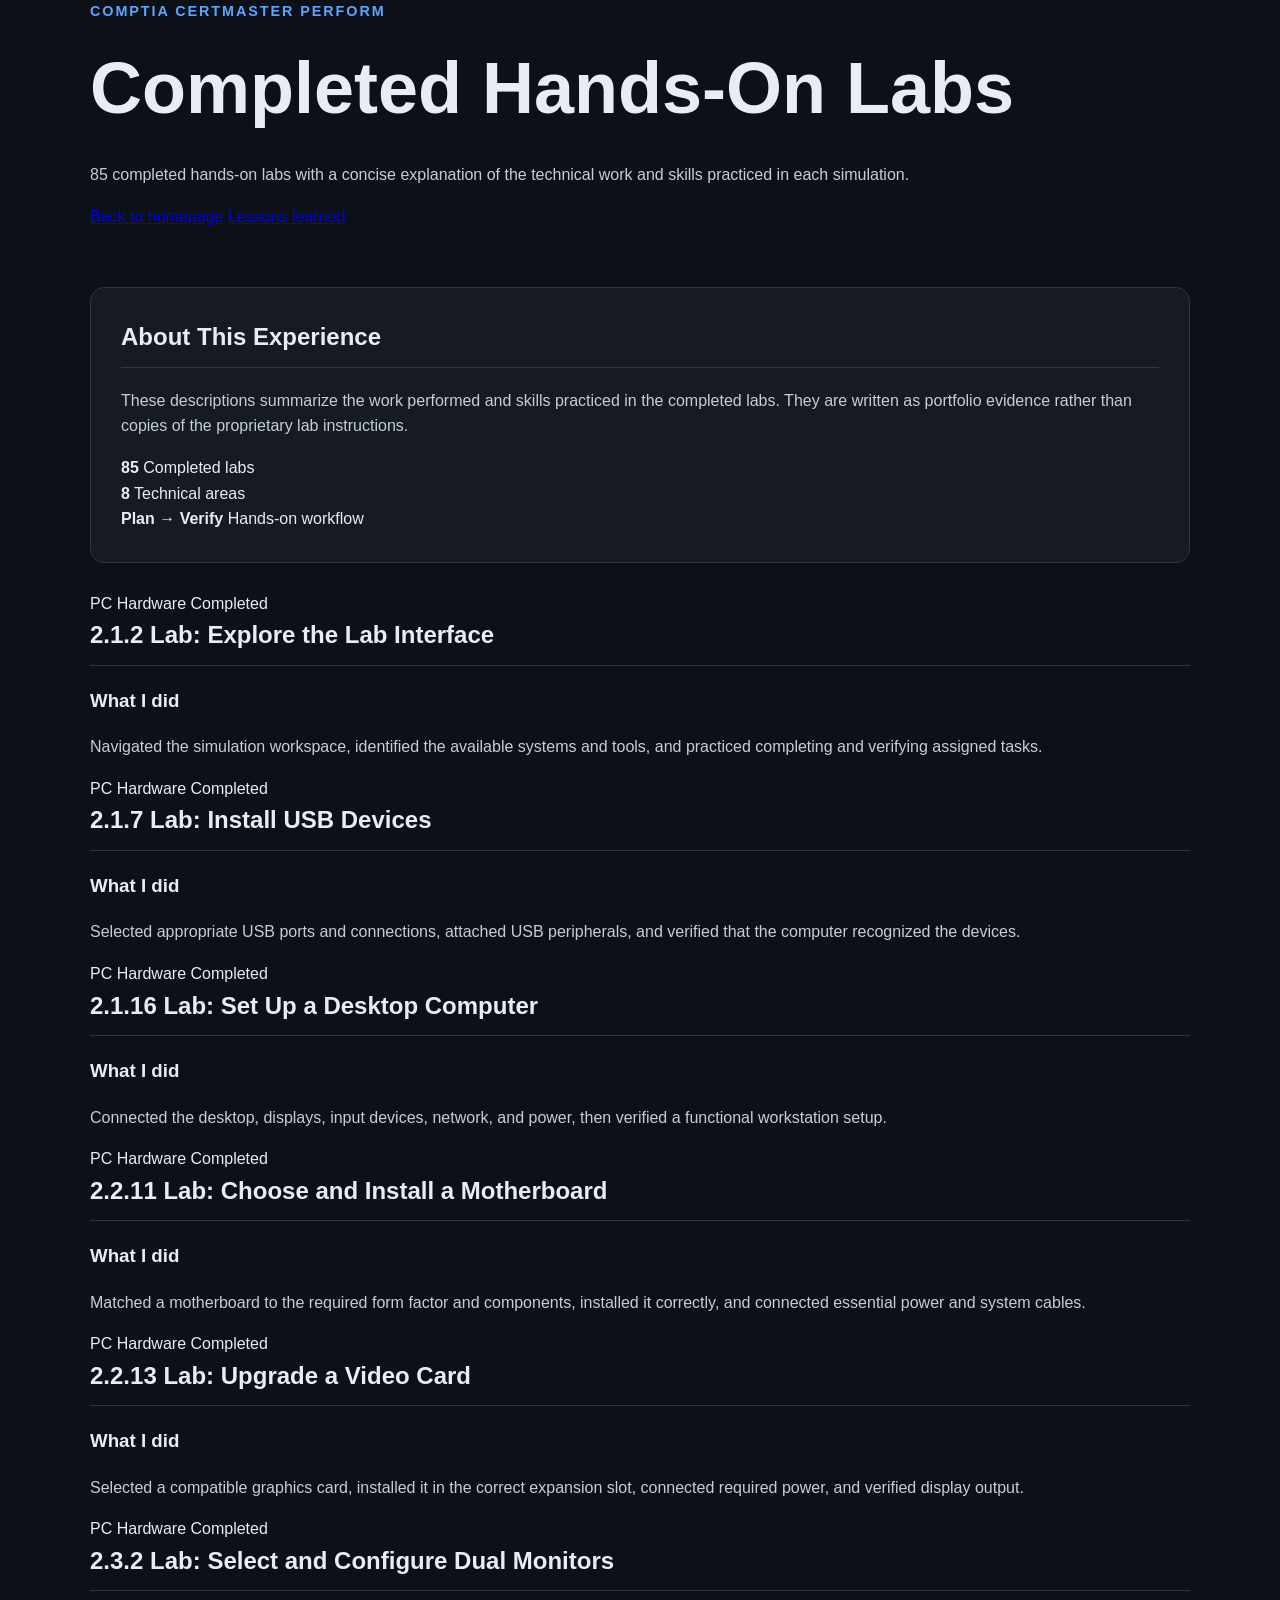
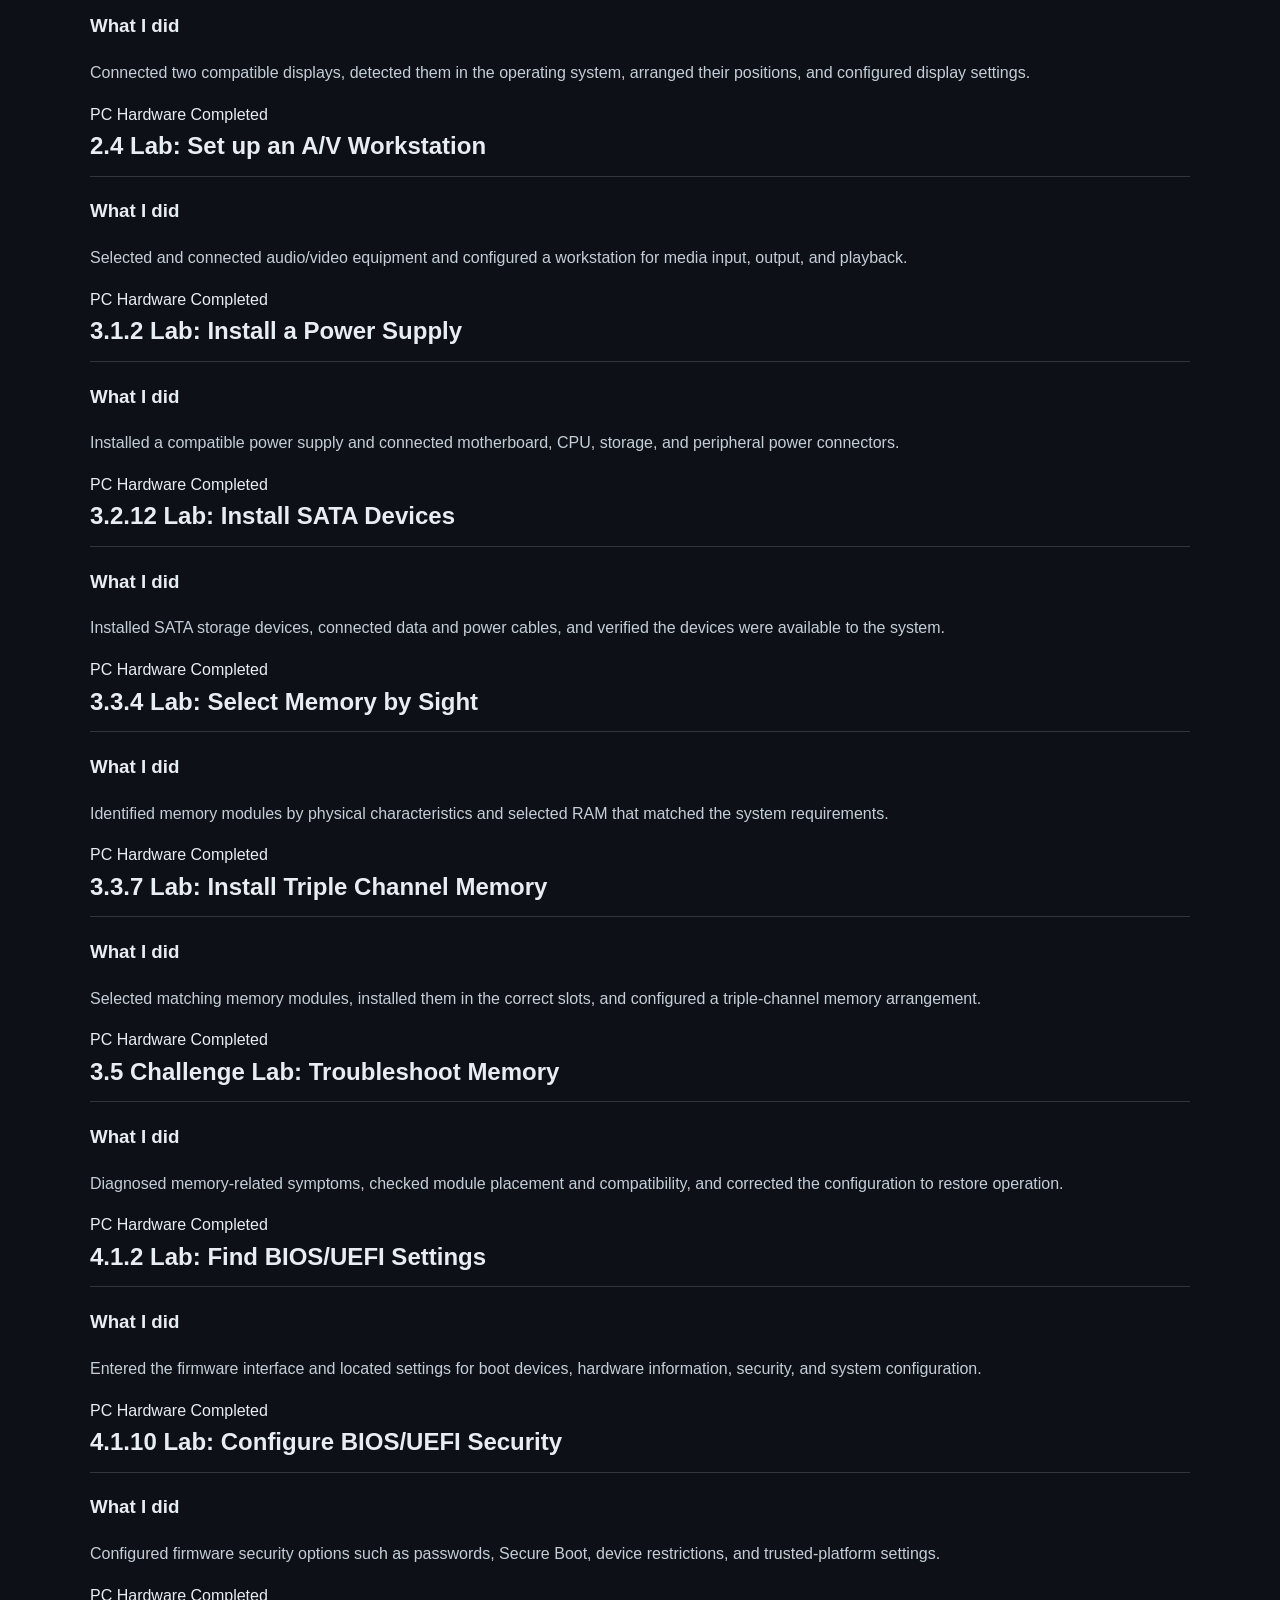
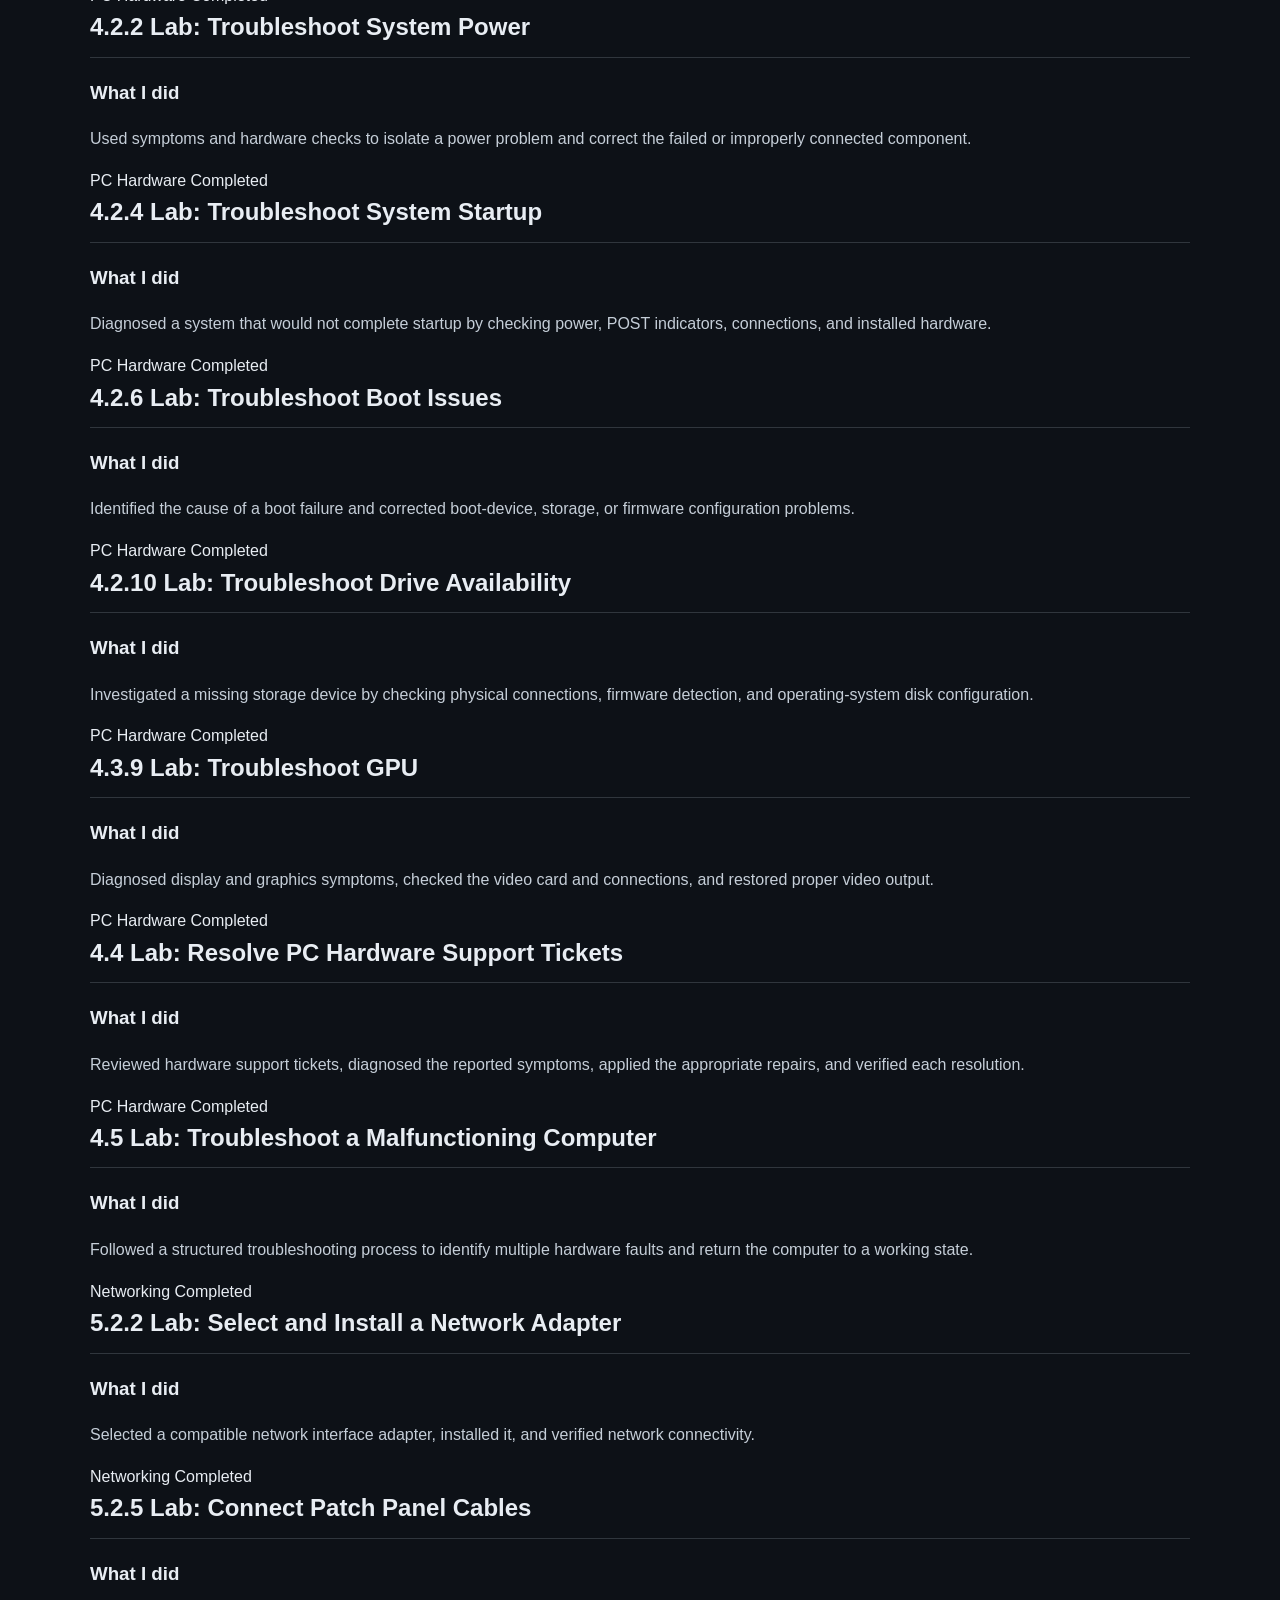
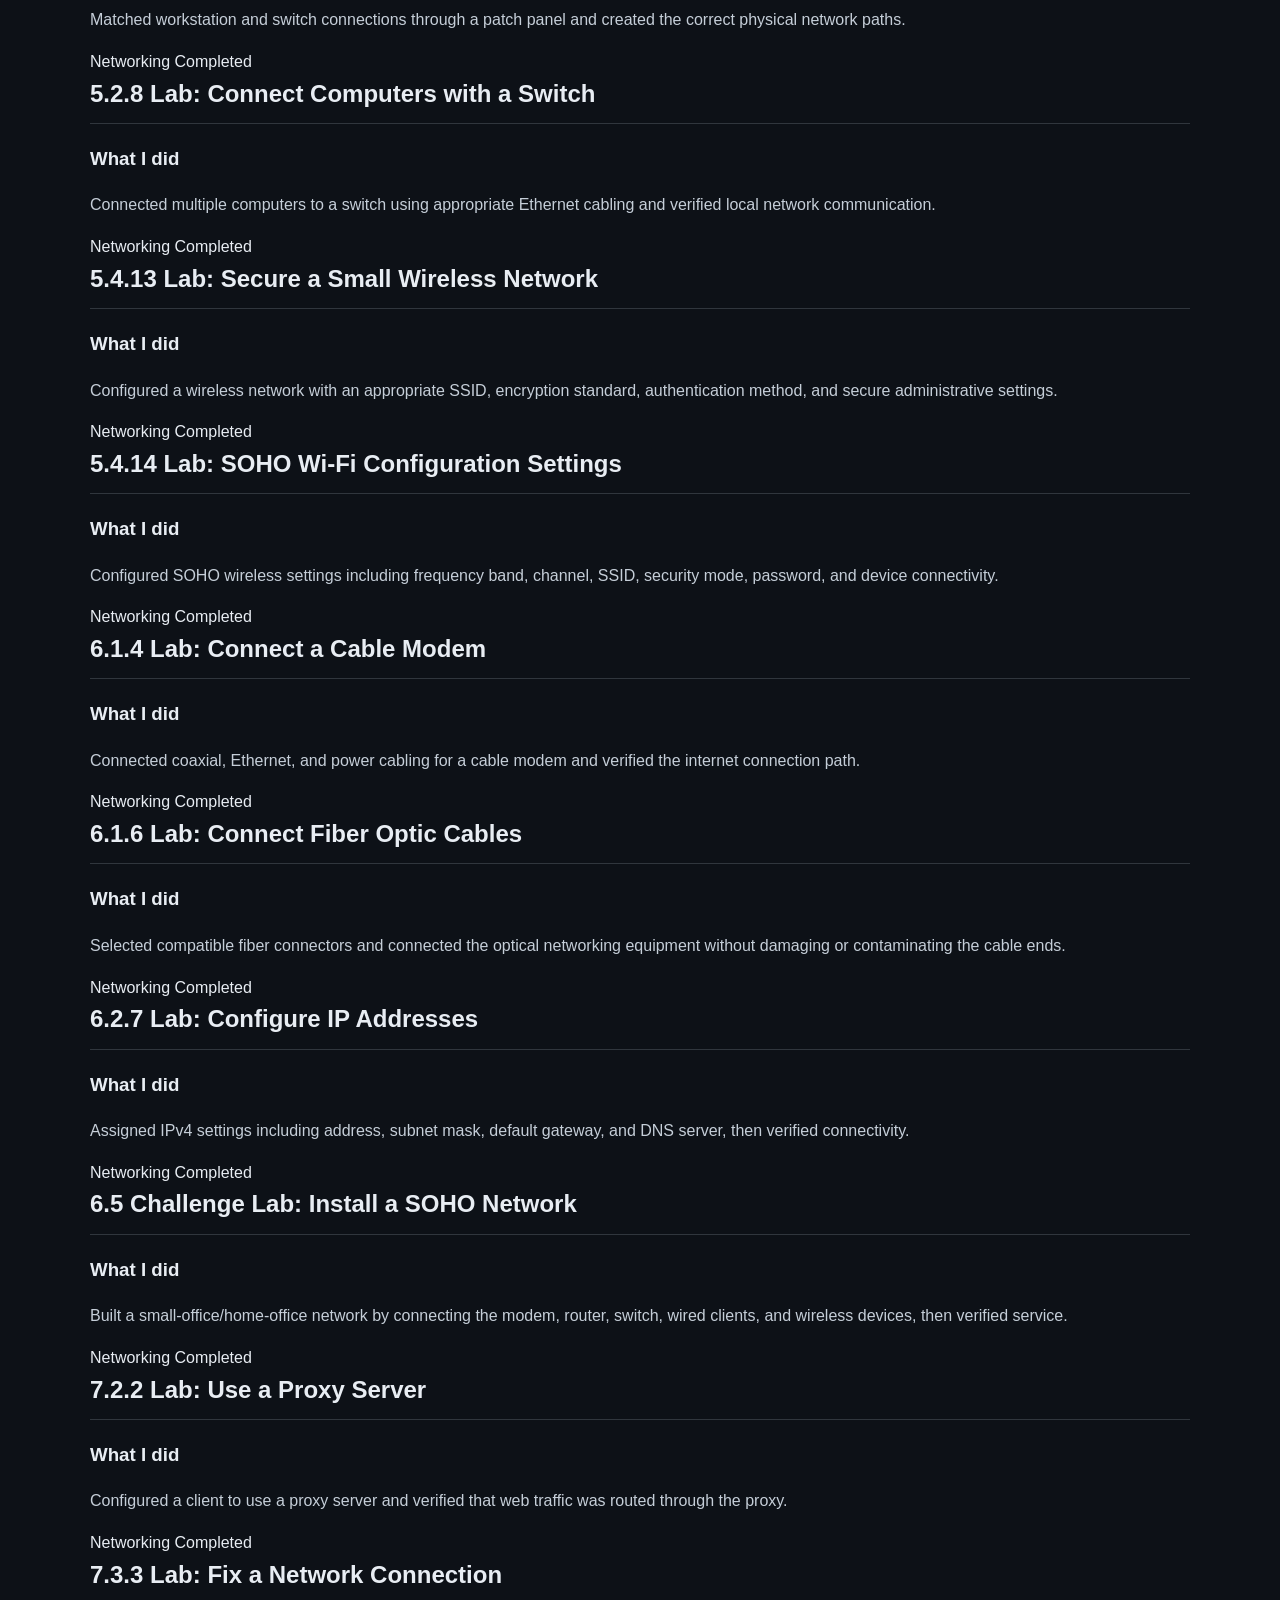
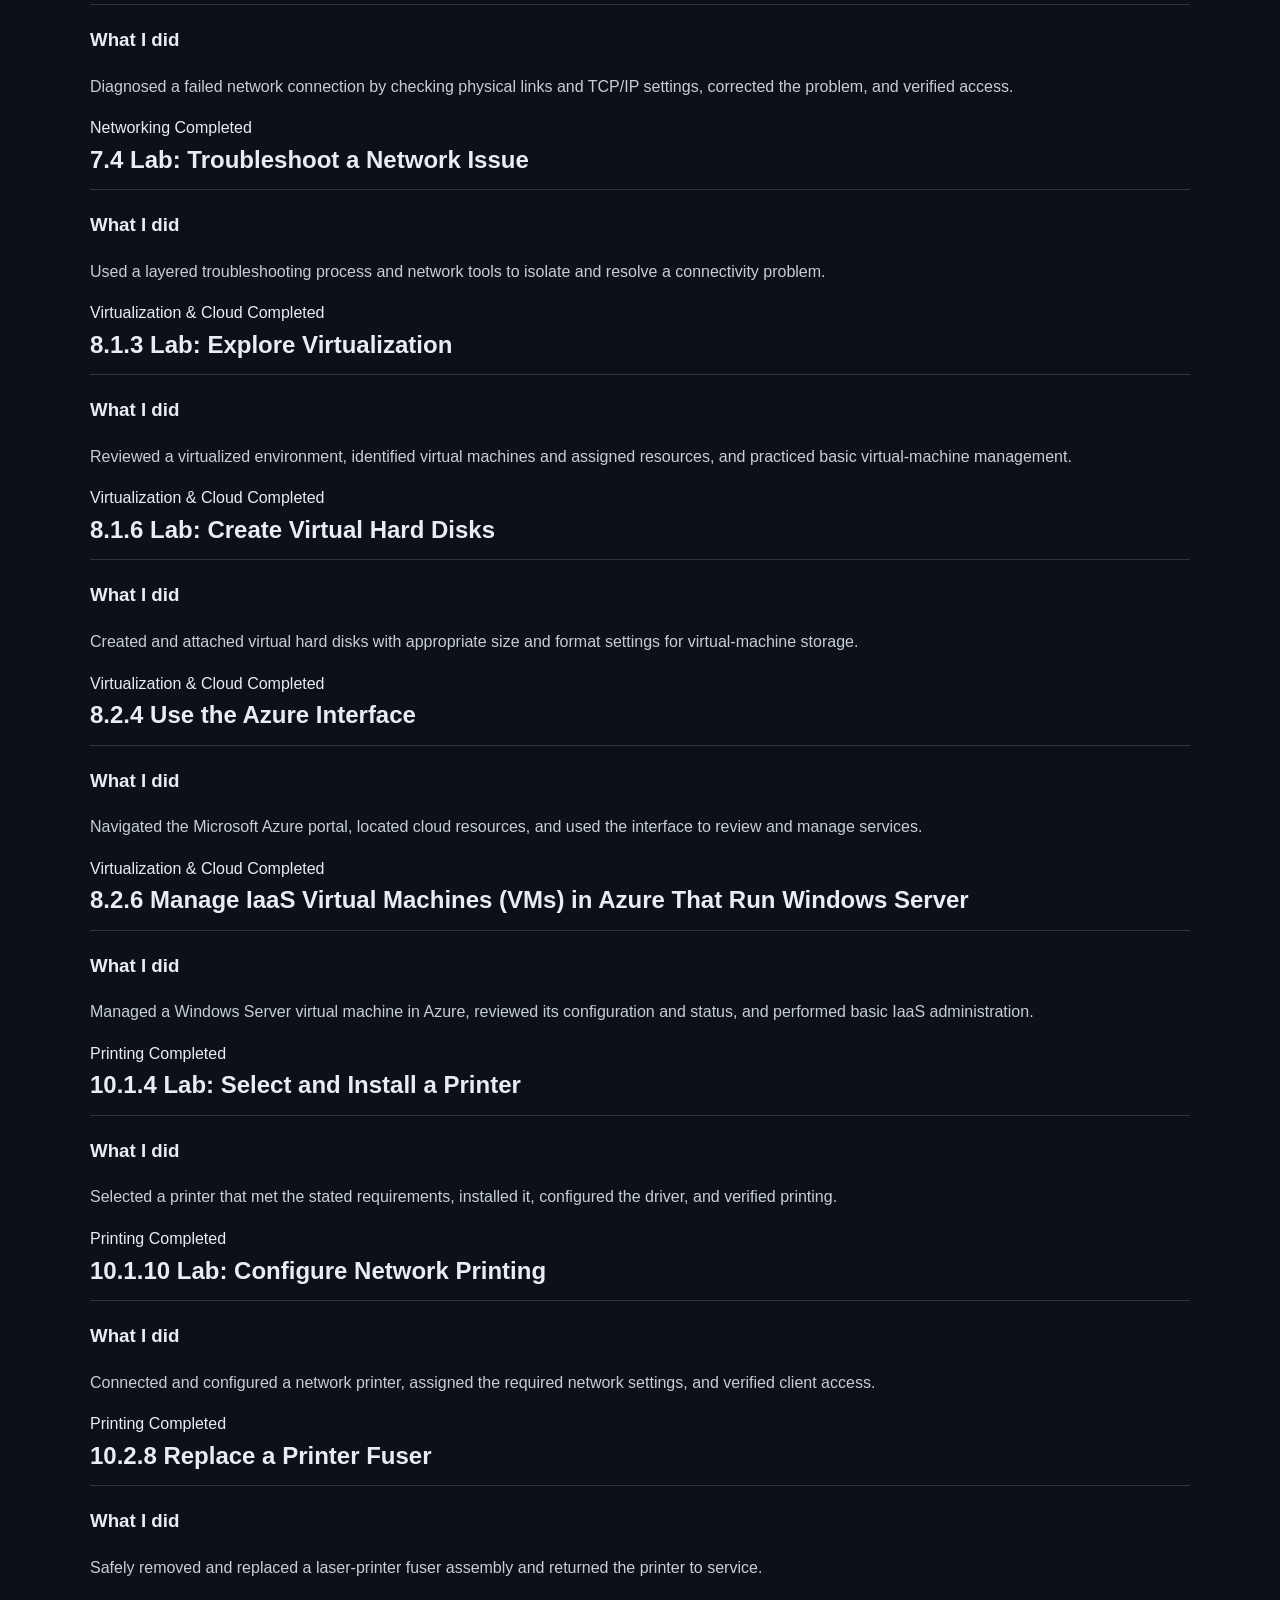
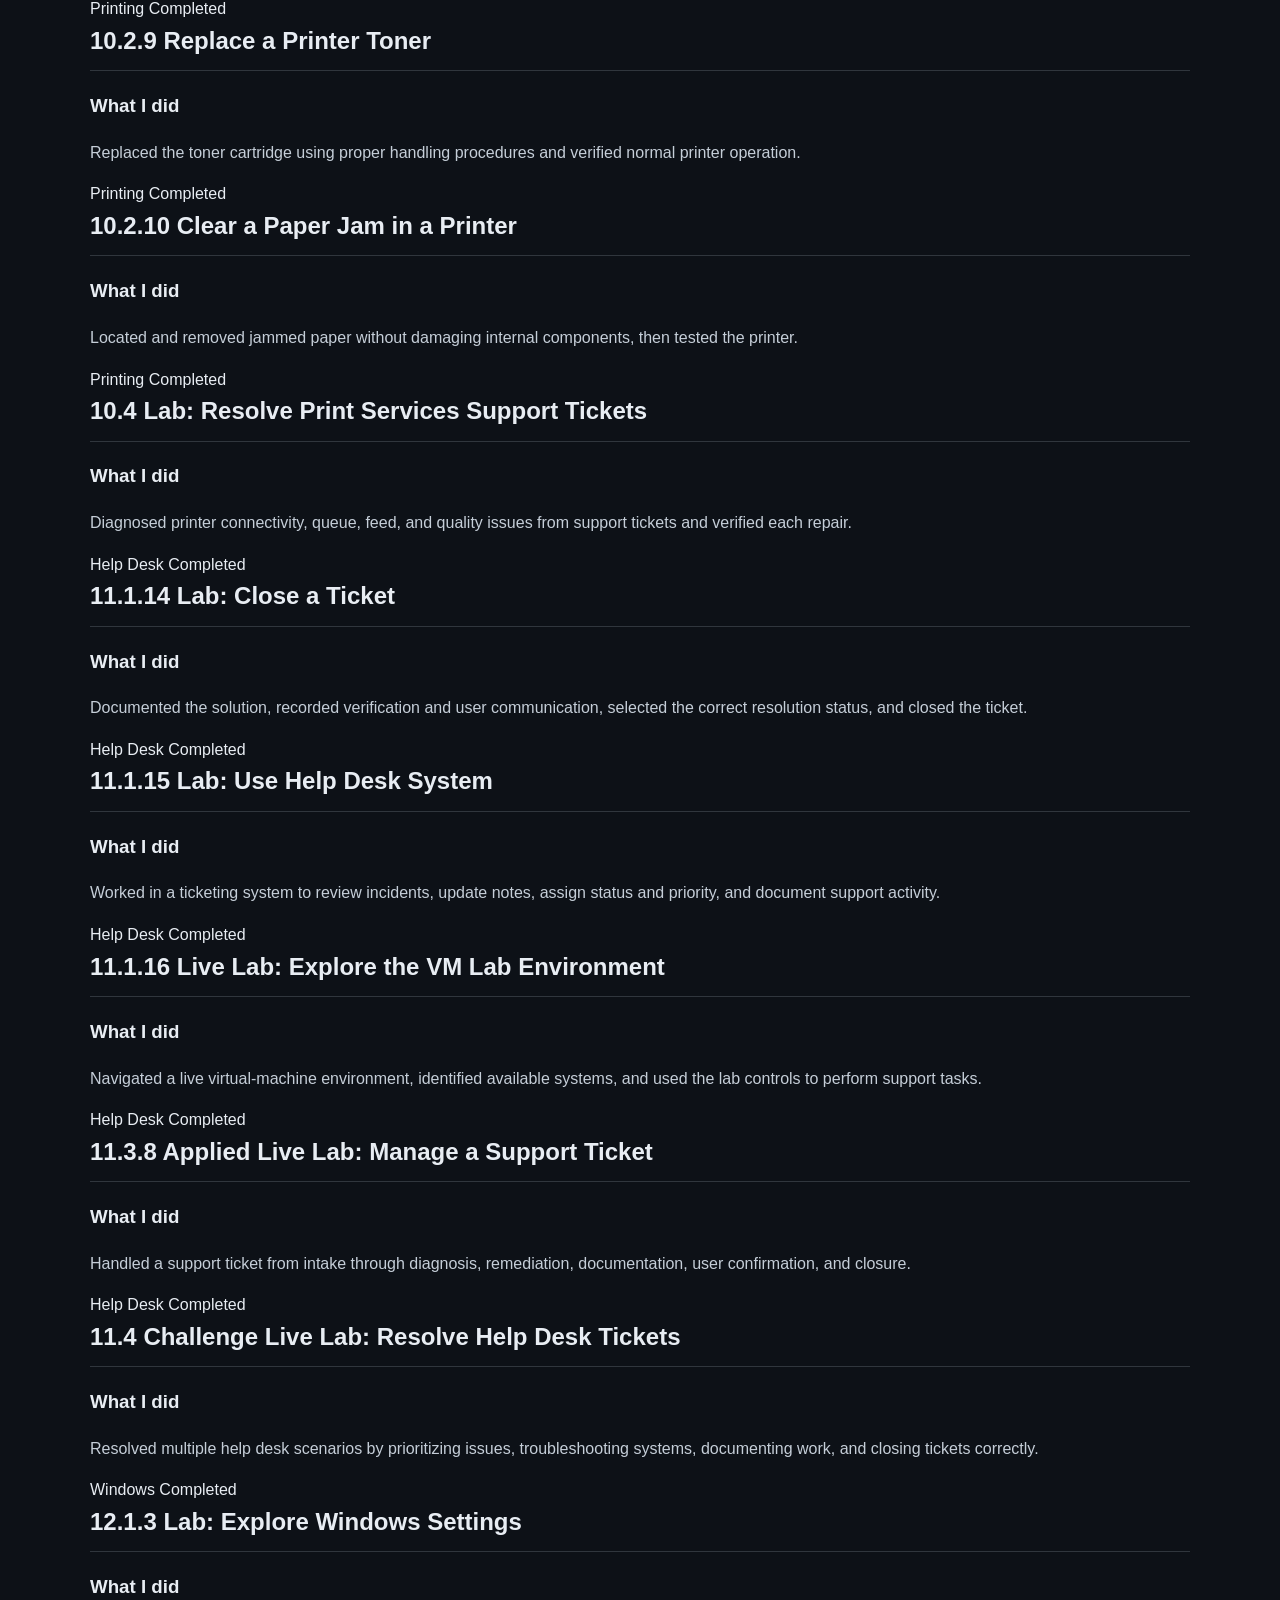
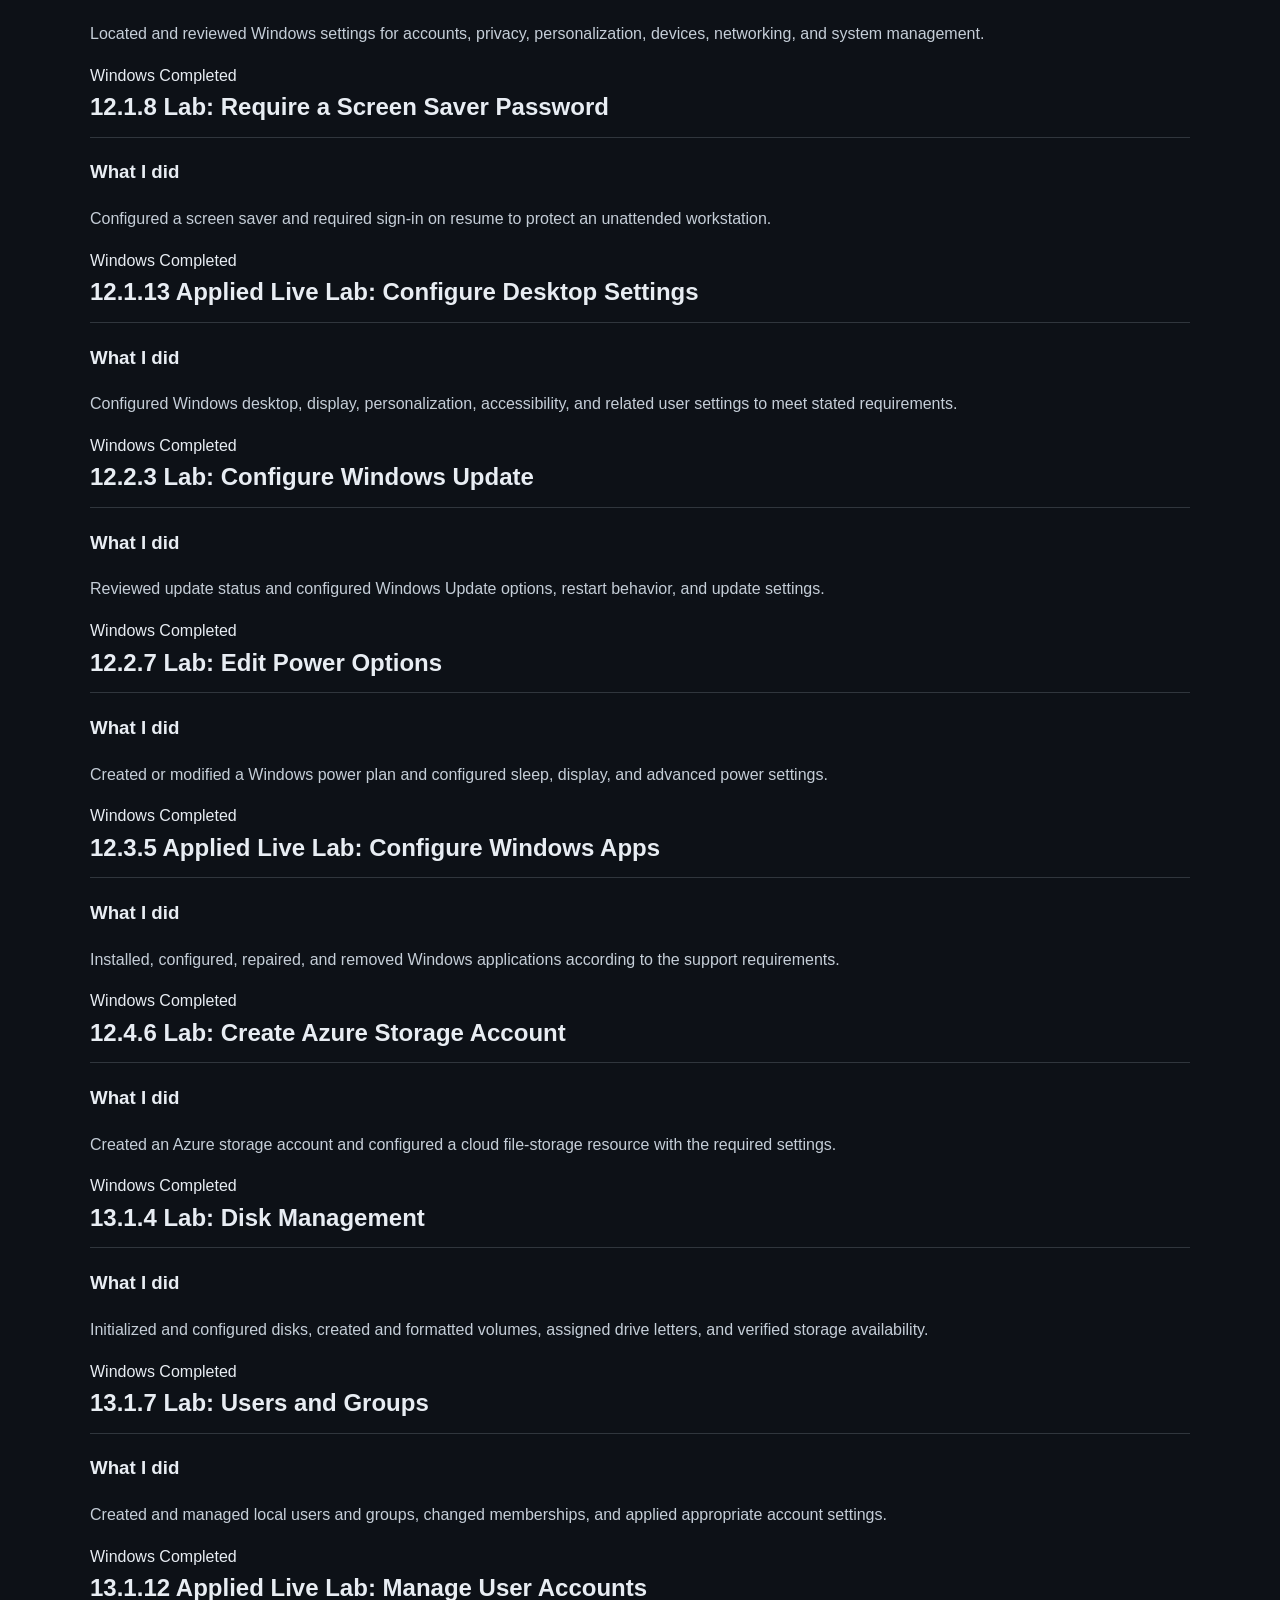
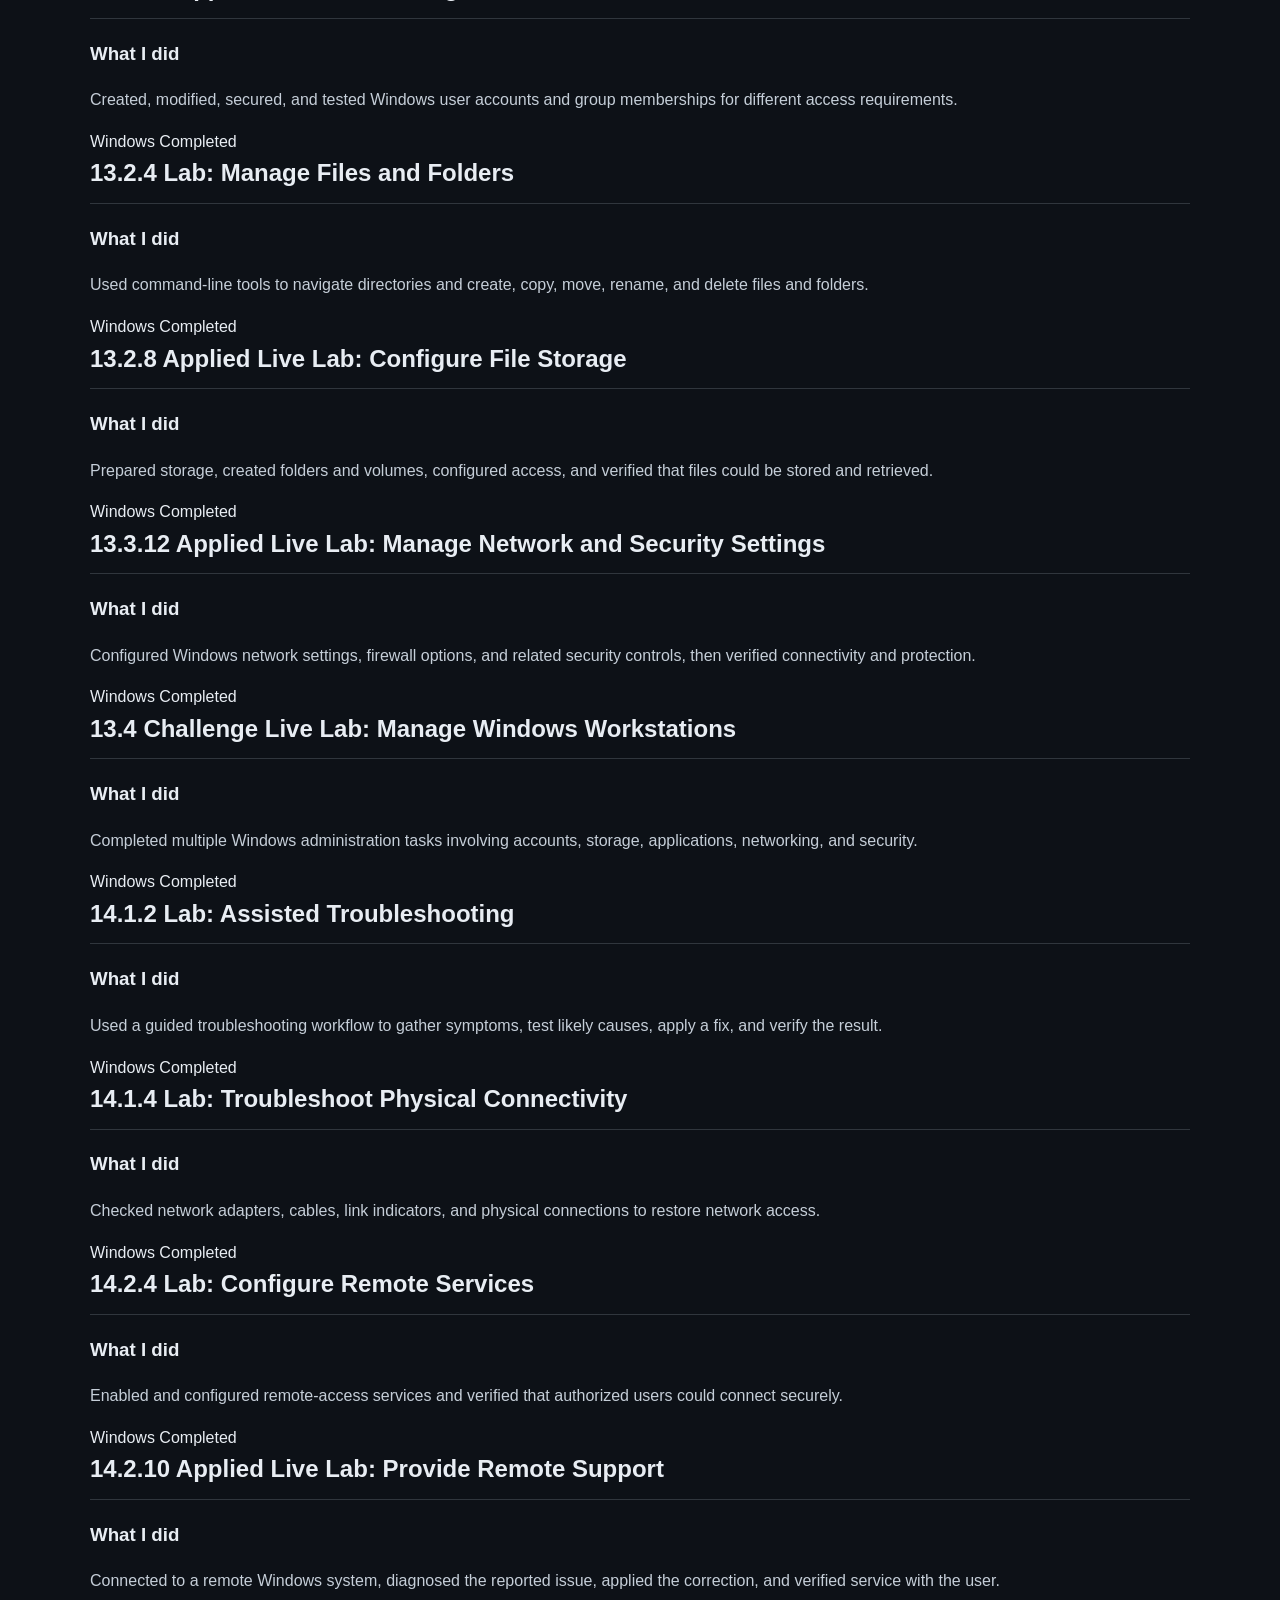
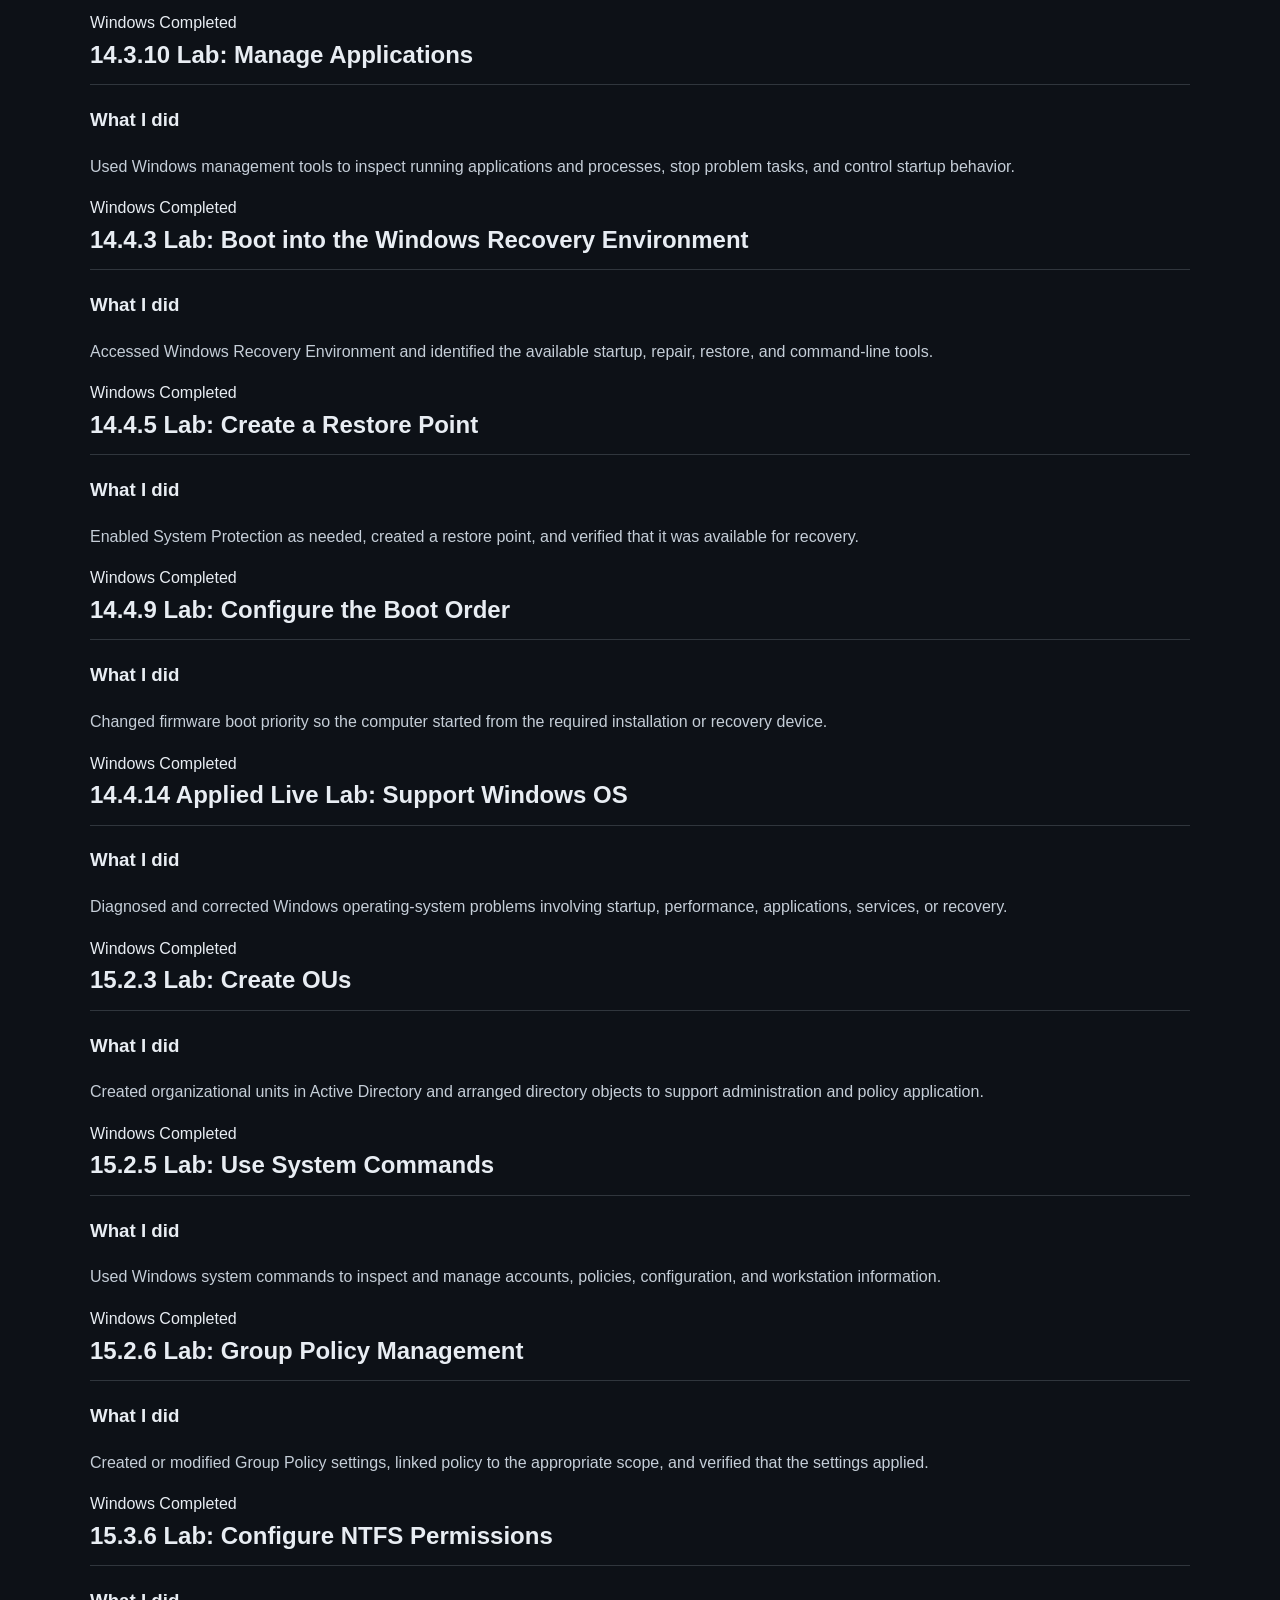
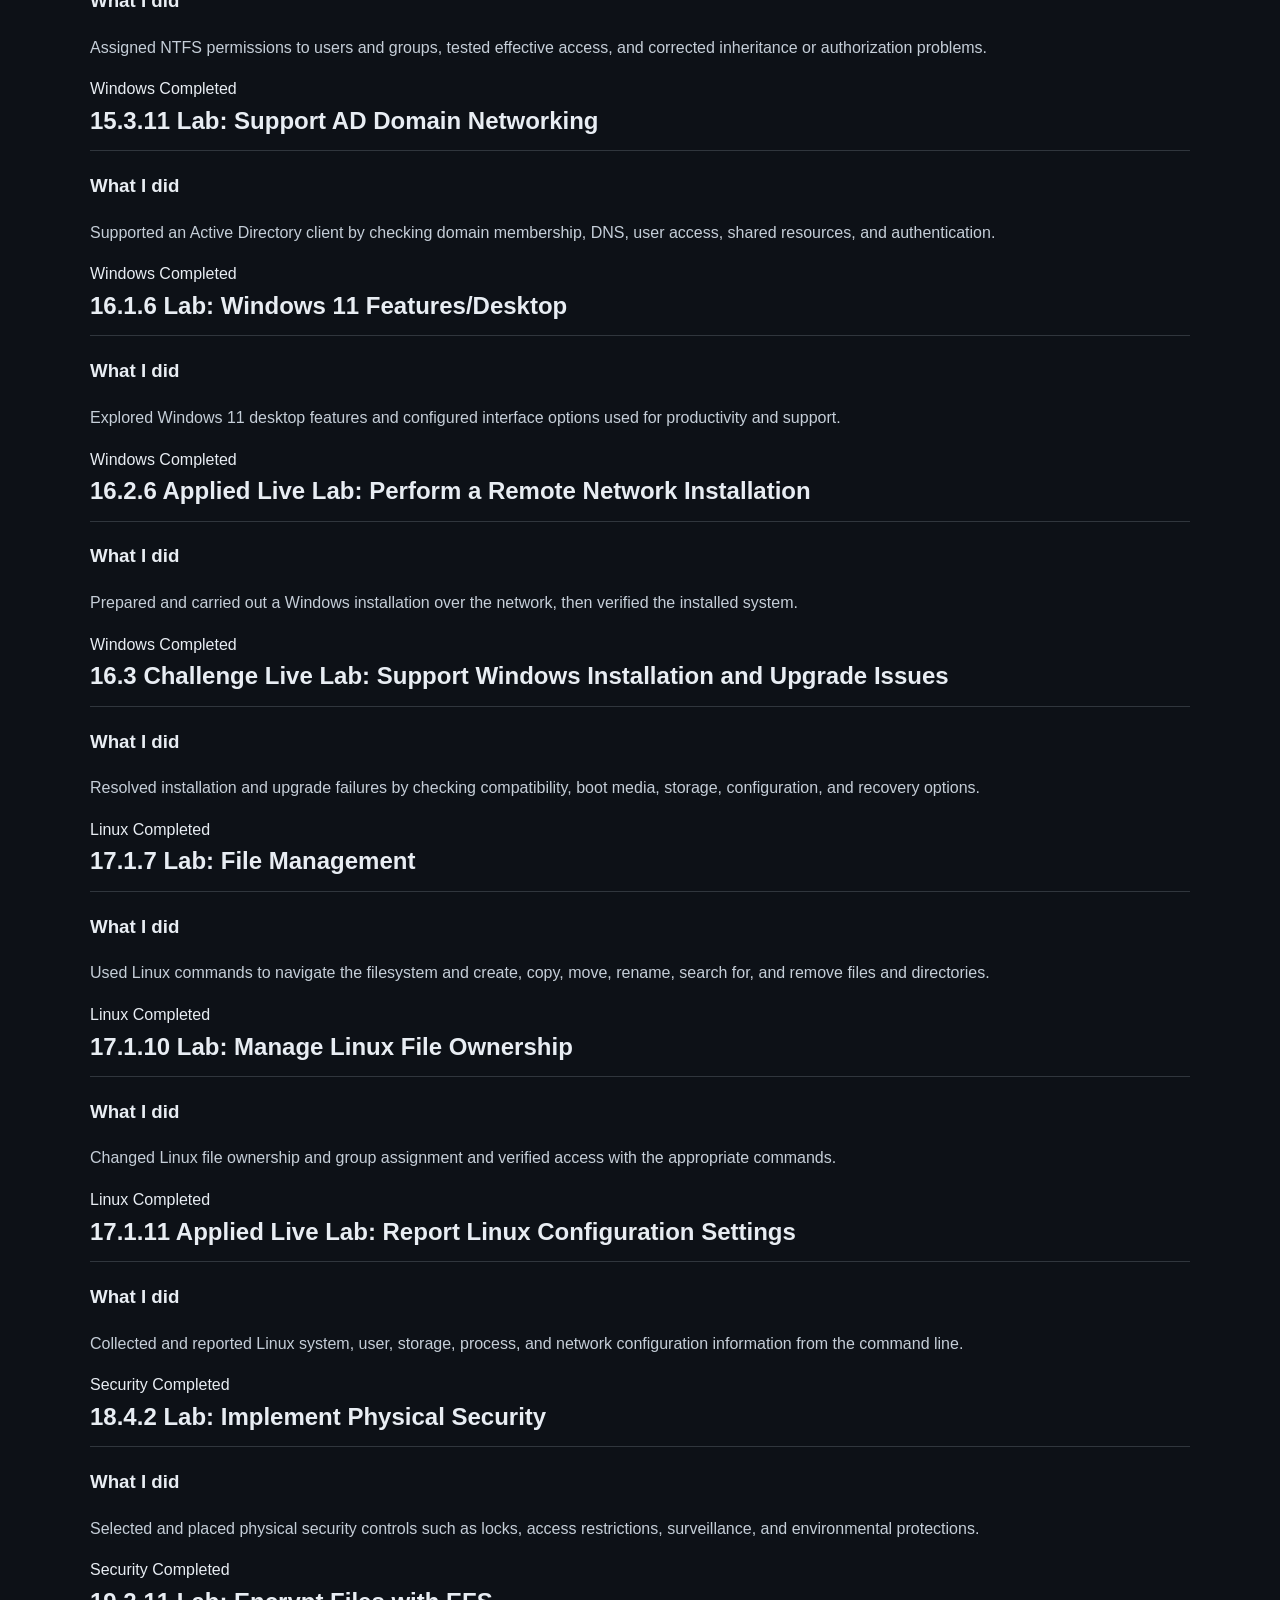
==== commit 633babab: "Add Cloudflare analytics" ====
--- a/completed-labs.html
+++ b/completed-labs.html
@@ -826,5 +826,9 @@
       <p>Headley Lab — Hands-on IT and cybersecurity learning.</p>
     </div>
   </footer>
+
+<!-- Cloudflare Web Analytics --><script type='module' src='https://static.cloudflareinsights.com/beacon.min.js' data-cf-beacon='{"token": "bc6c568b20b046939691383c7d23c6a4"}'></script><!-- End Cloudflare Web Analytics -->
+
+
 </body>
 </html>
--- a/style.css
+++ b/style.css
@@ -1,16 +1,3 @@
-:root {
-  color-scheme: dark;
-  --bg: #07101d;
-  --panel: #0f1b2d;
-  --panel-alt: #16243a;
-  --text: #e7eef8;
-  --muted: #aebed1;
-  --accent: #3b82f6;
-  --accent-light: #7db2ff;
-  --border: #2a3c56;
-  --max-width: 1120px;
-}
-
 * {
   box-sizing: border-box;
 }
@@ -21,329 +8,234 @@
 
 body {
   margin: 0;
-  min-height: 100vh;
   font-family: Arial, Helvetica, sans-serif;
-  line-height: 1.65;
-  color: var(--text);
-  background:
-    radial-gradient(circle at top right, rgba(59, 130, 246, 0.18), transparent 34rem),
-    var(--bg);
+  line-height: 1.6;
+  color: #e8edf3;
+  background: #0d1117;
+}
+
+img {
+  display: block;
+  max-width: 100%;
 }
 
 .container {
-  width: min(92%, var(--max-width));
-  margin-inline: auto;
-}
-
-.hero {
-  padding: 4.5rem 0 3.5rem;
-  border-bottom: 1px solid var(--border);
-  background: rgba(7, 16, 29, 0.72);
-}
-
-.small-hero {
-  padding-bottom: 3rem;
+  width: min(1100px, 92%);
+  margin: 0 auto;
+}
+
+/* Header */
+
+.site-header {
+  padding: 70px 0 45px;
+  text-align: center;
+  background: #161b22;
+  border-bottom: 1px solid #30363d;
 }
 
 .eyebrow {
-  margin: 0 0 0.6rem;
-  color: var(--accent-light);
-  font-weight: 800;
-  letter-spacing: 0.08em;
+  margin: 0 0 8px;
+  font-size: 0.9rem;
+  font-weight: bold;
+  letter-spacing: 0.12rem;
   text-transform: uppercase;
-}
-
-h1,
-h2,
-h3 {
-  line-height: 1.2;
+  color: #58a6ff;
 }
 
 h1 {
   margin: 0;
-  font-size: clamp(2.5rem, 7vw, 5rem);
-  letter-spacing: -0.045em;
+  font-size: clamp(2.5rem, 7vw, 4.5rem);
+}
+
+.intro {
+  max-width: 760px;
+  margin: 18px auto 30px;
+  color: #b8c1cc;
+}
+
+/* Navigation buttons */
+
+.site-header nav {
+  display: flex;
+  flex-wrap: wrap;
+  justify-content: center;
+  gap: 14px;
+  margin-top: 24px;
+}
+
+.site-header nav a {
+  display: inline-block;
+  min-width: 135px;
+  padding: 13px 22px;
+  font-size: 1rem;
+  font-weight: 700;
+  text-align: center;
+  color: #e8edf3;
+  text-decoration: none;
+  background: #0d1117;
+  border: 1px solid #30363d;
+  border-radius: 8px;
+}
+
+.site-header nav a:hover,
+.site-header nav a:focus-visible {
+  color: #ffffff;
+  border-color: #58a6ff;
+}
+
+/* Main sections */
+
+main {
+  padding: 30px 0 65px;
+}
+
+section {
+  margin: 28px 0;
+  padding: 30px;
+  background: #161b22;
+  border: 1px solid #30363d;
+  border-radius: 14px;
 }
 
 h2 {
-  margin: 0 0 1rem;
-  font-size: clamp(1.5rem, 3vw, 2rem);
+  margin-top: 0;
+  padding-bottom: 10px;
+  border-bottom: 1px solid #30363d;
 }
 
 h3 {
   margin-top: 0;
 }
 
-.hero-text {
-  max-width: 760px;
-  margin: 1rem 0 1.5rem;
-  color: var(--muted);
-  font-size: 1.15rem;
-}
-
-.nav-links {
+p {
+  color: #c5ced8;
+}
+
+.workflow {
+  padding: 14px;
+  background: #0d1117;
+  border-left: 4px solid #58a6ff;
+}
+
+/* Certificates */
+
+.cert-grid {
+  display: grid;
+  grid-template-columns: repeat(2, minmax(0, 1fr));
+  gap: 24px;
+  align-items: stretch;
+}
+
+.certificate-card {
+  overflow: hidden;
   display: flex;
-  flex-wrap: wrap;
-  gap: 0.75rem;
-}
-
-.nav-links a,
+  flex-direction: column;
+  text-align: center;
+  background: #0d1117;
+  border: 1px solid #30363d;
+  border-radius: 12px;
+}
+
+.certificate-image-link {
+  display: block;
+  background: #ffffff;
+}
+
+.certificate-card img {
+  width: 100%;
+  height: auto;
+  margin: 0 auto;
+  background: #ffffff;
+  border-bottom: 1px solid #30363d;
+}
+
+.certificate-content {
+  display: flex;
+  flex: 1;
+  flex-direction: column;
+  align-items: center;
+  padding: 20px;
+}
+
+.certificate-content h3 {
+  margin-bottom: 6px;
+}
+
+.certificate-content p {
+  margin: 0 0 16px;
+}
+
+.certificate-content .button {
+  margin-top: auto;
+}
+
+/* Projects */
+
+.project-grid {
+  display: grid;
+  grid-template-columns: repeat(2, minmax(0, 1fr));
+  gap: 18px;
+}
+
+.project-card {
+  padding: 22px;
+  background: #0d1117;
+  border: 1px solid #30363d;
+  border-radius: 12px;
+}
+
+.project-card p:last-child {
+  margin-bottom: 0;
+}
+
+/* Green page buttons */
+
 .button {
   display: inline-block;
-  padding: 0.72rem 1rem;
-  border-radius: 9px;
-  background: var(--accent);
-  color: #fff;
+  margin-top: 10px;
+  padding: 12px 20px;
+  font-weight: bold;
+  color: #ffffff;
   text-decoration: none;
-  font-weight: 800;
-}
-
-.nav-links a:hover,
-.nav-links a:focus-visible,
+  background: #238636;
+  border-radius: 8px;
+}
+
 .button:hover,
 .button:focus-visible {
-  background: var(--accent-light);
-  color: #07101d;
-}
-
-.button.secondary {
-  background: transparent;
-  border: 1px solid var(--accent-light);
-  color: var(--accent-light);
-}
-
-main {
-  display: grid;
-  gap: 1.5rem;
-  padding: 2rem 0 3rem;
-}
-
-section {
-  padding: 1.6rem;
-  border: 1px solid var(--border);
-  border-radius: 14px;
-  background: rgba(15, 27, 45, 0.94);
-  box-shadow: 0 18px 44px rgba(0, 0, 0, 0.2);
-}
-
-p {
-  color: var(--muted);
-}
-
-.project-grid,
-.certificate-grid {
-  display: grid;
-  grid-template-columns: repeat(2, minmax(0, 1fr));
-  gap: 1rem;
-}
-
-.card {
-  padding: 1.25rem;
-  border: 1px solid var(--border);
-  border-radius: 12px;
-  background: var(--panel-alt);
-}
-
-.card p:last-child {
-  margin-bottom: 0;
-}
-
-.article-layout section {
-  max-width: 900px;
-  width: 100%;
-  margin-inline: auto;
-}
-
-ul,
-ol {
-  padding-left: 1.4rem;
-}
-
-li + li {
-  margin-top: 0.45rem;
-}
+  background: #2ea043;
+}
+
+/* Footer */
 
 footer {
-  padding: 1.5rem 0 3rem;
-  border-top: 1px solid var(--border);
+  padding: 28px 0;
+  text-align: center;
+  background: #161b22;
+  border-top: 1px solid #30363d;
 }
 
 footer p {
   margin: 0;
-  text-align: center;
-  color: var(--muted);
-}
-
-@media (max-width: 760px) {
-  .hero {
-    padding-top: 3rem;
+}
+
+/* Mobile layout */
+
+@media (max-width: 750px) {
+  .cert-grid,
+  .project-grid {
+    grid-template-columns: 1fr;
   }
 
   section {
-    padding: 1.2rem;
-  }
-
-  .project-grid,
-  .certificate-grid {
-    grid-template-columns: 1fr;
-  }
-}
-
-
-.stats-grid {
-  display: grid;
-  grid-template-columns: repeat(3, minmax(0, 1fr));
-  gap: 1rem;
-  margin-top: 1.25rem;
-}
-
-.stat-card {
-  display: grid;
-  gap: 0.25rem;
-  padding: 1rem;
-  border: 1px solid var(--border);
-  border-radius: 12px;
-  background: var(--panel-alt);
-}
-
-.stat-card strong {
-  color: var(--accent-light);
-  font-size: 1.45rem;
-}
-
-.stat-card span {
-  color: var(--muted);
-}
-
-.lab-category {
-  margin-top: 1rem;
-  border: 1px solid var(--border);
-  border-radius: 12px;
-  overflow: hidden;
-  background: var(--panel-alt);
-}
-
-.lab-category summary {
-  display: flex;
-  justify-content: space-between;
-  gap: 1rem;
-  padding: 1rem 1.15rem;
-  cursor: pointer;
-  font-weight: 800;
-}
-
-.lab-category summary:hover,
-.lab-category summary:focus-visible {
-  background: rgba(59, 130, 246, 0.12);
-}
-
-.lab-count {
-  flex: 0 0 auto;
-  color: var(--accent-light);
-}
-
-.lab-category-content {
-  padding: 0 1.15rem 1.15rem;
-  border-top: 1px solid var(--border);
-}
-
-.lab-list {
-  display: grid;
-  gap: 0.55rem;
-  padding: 0;
-  list-style: none;
-}
-
-.lab-list li {
-  display: flex;
-  gap: 0.65rem;
-  align-items: flex-start;
-  padding: 0.65rem 0.75rem;
-  border-radius: 8px;
-  background: rgba(7, 16, 29, 0.45);
-}
-
-.check {
-  color: var(--accent-light);
-  font-weight: 900;
-}
-
-@media (max-width: 760px) {
-  .stats-grid {
-    grid-template-columns: 1fr;
-  }
-
-  .lab-category summary {
-    align-items: flex-start;
-  }
-}
-
-
-.lab-intro {
-  margin-bottom: 1.5rem;
-}
-
-.lab-detail-grid {
-  display: grid;
-  gap: 1rem;
-}
-
-.lab-detail-card {
-  padding: 1.4rem;
-  border: 1px solid var(--border);
-  border-radius: 14px;
-  background: rgba(15, 27, 45, 0.94);
-  box-shadow: 0 14px 34px rgba(0, 0, 0, 0.18);
-}
-
-.lab-detail-card h2 {
-  margin: 0.8rem 0 1rem;
-  font-size: 1.3rem;
-}
-
-.lab-detail-card h3 {
-  margin-bottom: 0.35rem;
-  color: var(--accent-light);
-  font-size: 0.95rem;
-  letter-spacing: 0.04em;
-  text-transform: uppercase;
-}
-
-.lab-detail-card p {
-  margin-bottom: 0;
-}
-
-.lab-detail-heading {
-  display: flex;
-  flex-wrap: wrap;
-  justify-content: space-between;
-  gap: 0.65rem;
-  align-items: center;
-}
-
-.lab-tag,
-.complete-badge {
-  display: inline-block;
-  padding: 0.3rem 0.65rem;
-  border-radius: 999px;
-  font-size: 0.78rem;
-  font-weight: 800;
-}
-
-.lab-tag {
-  color: var(--accent-light);
-  border: 1px solid var(--border);
-  background: var(--panel-alt);
-}
-
-.complete-badge {
-  color: #d1fae5;
-  border: 1px solid #166534;
-  background: #14532d;
-}
-
-@media (min-width: 900px) {
-  .lab-detail-grid {
-    grid-template-columns: repeat(2, minmax(0, 1fr));
-  }
-}
+    padding: 22px;
+  }
+
+  .site-header {
+    padding-top: 45px;
+  }
+
+  .site-header nav a {
+    min-width: 145px;
+  }
+}
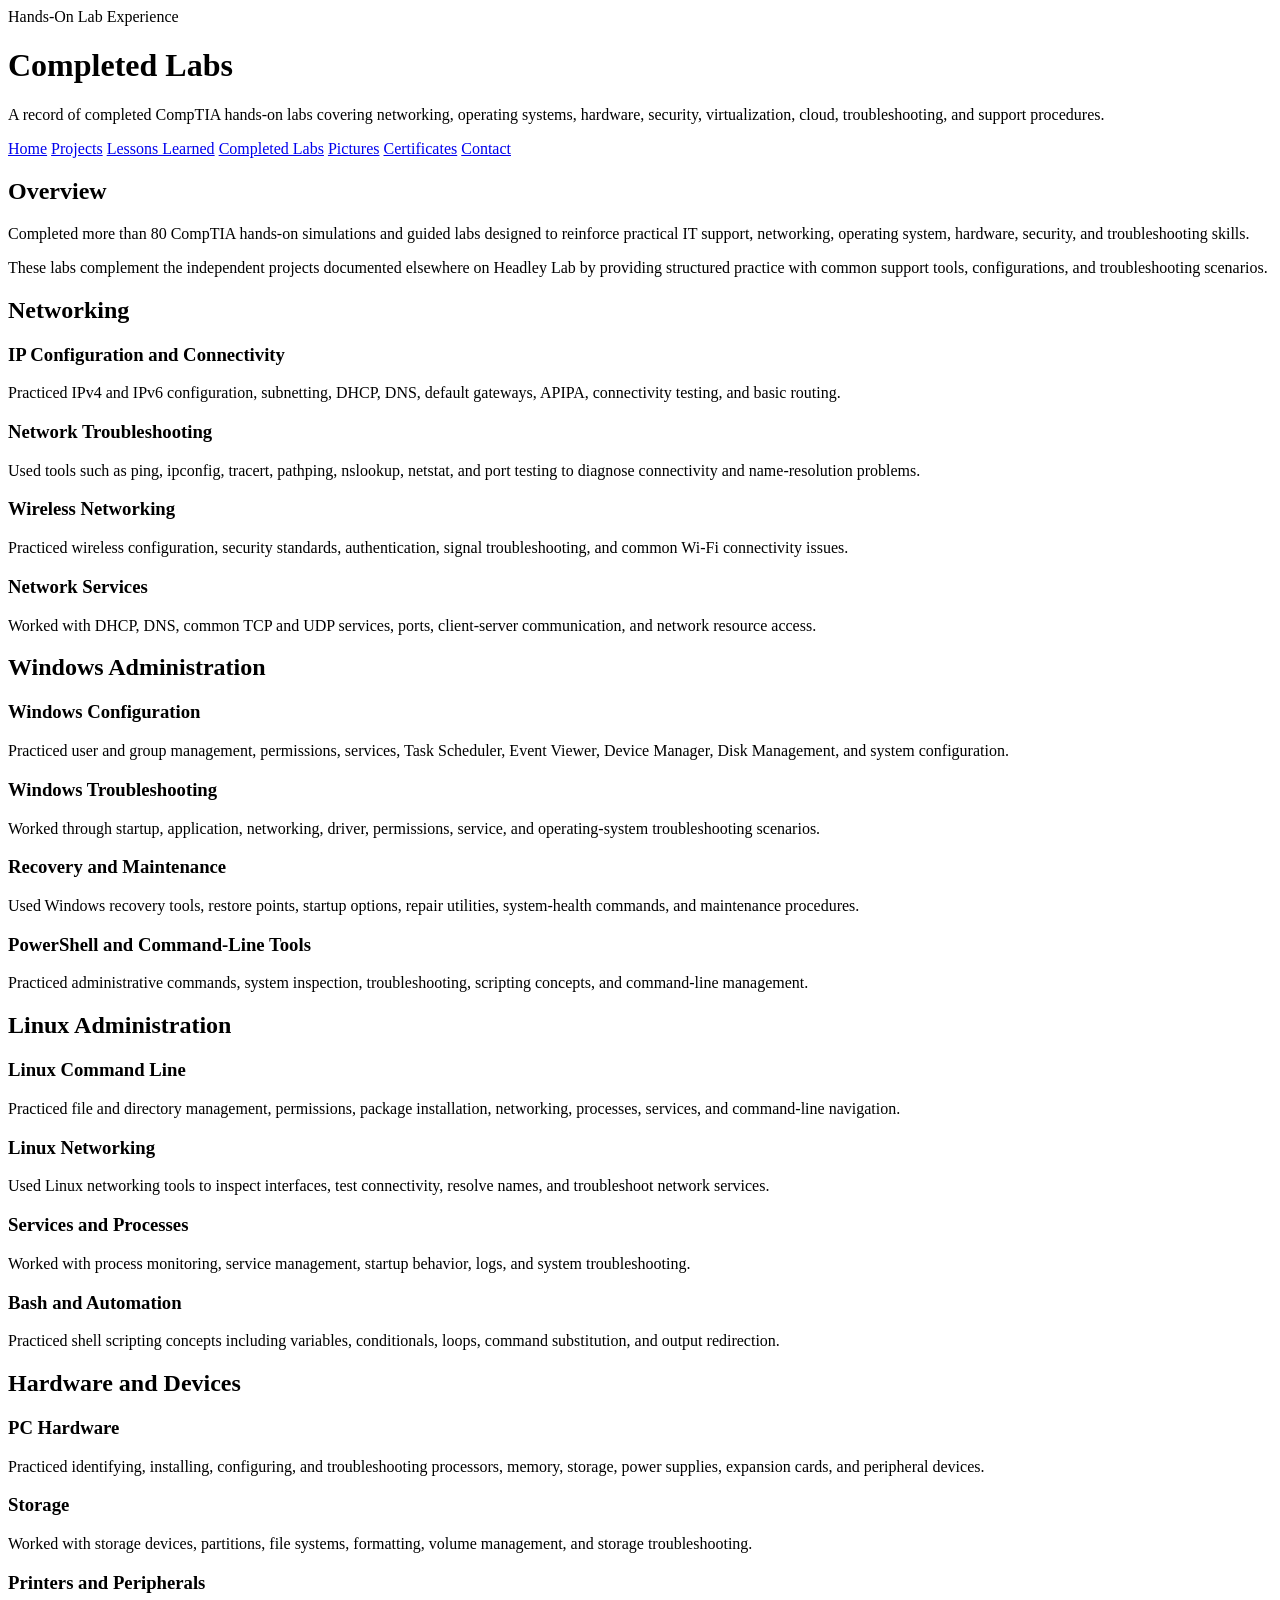
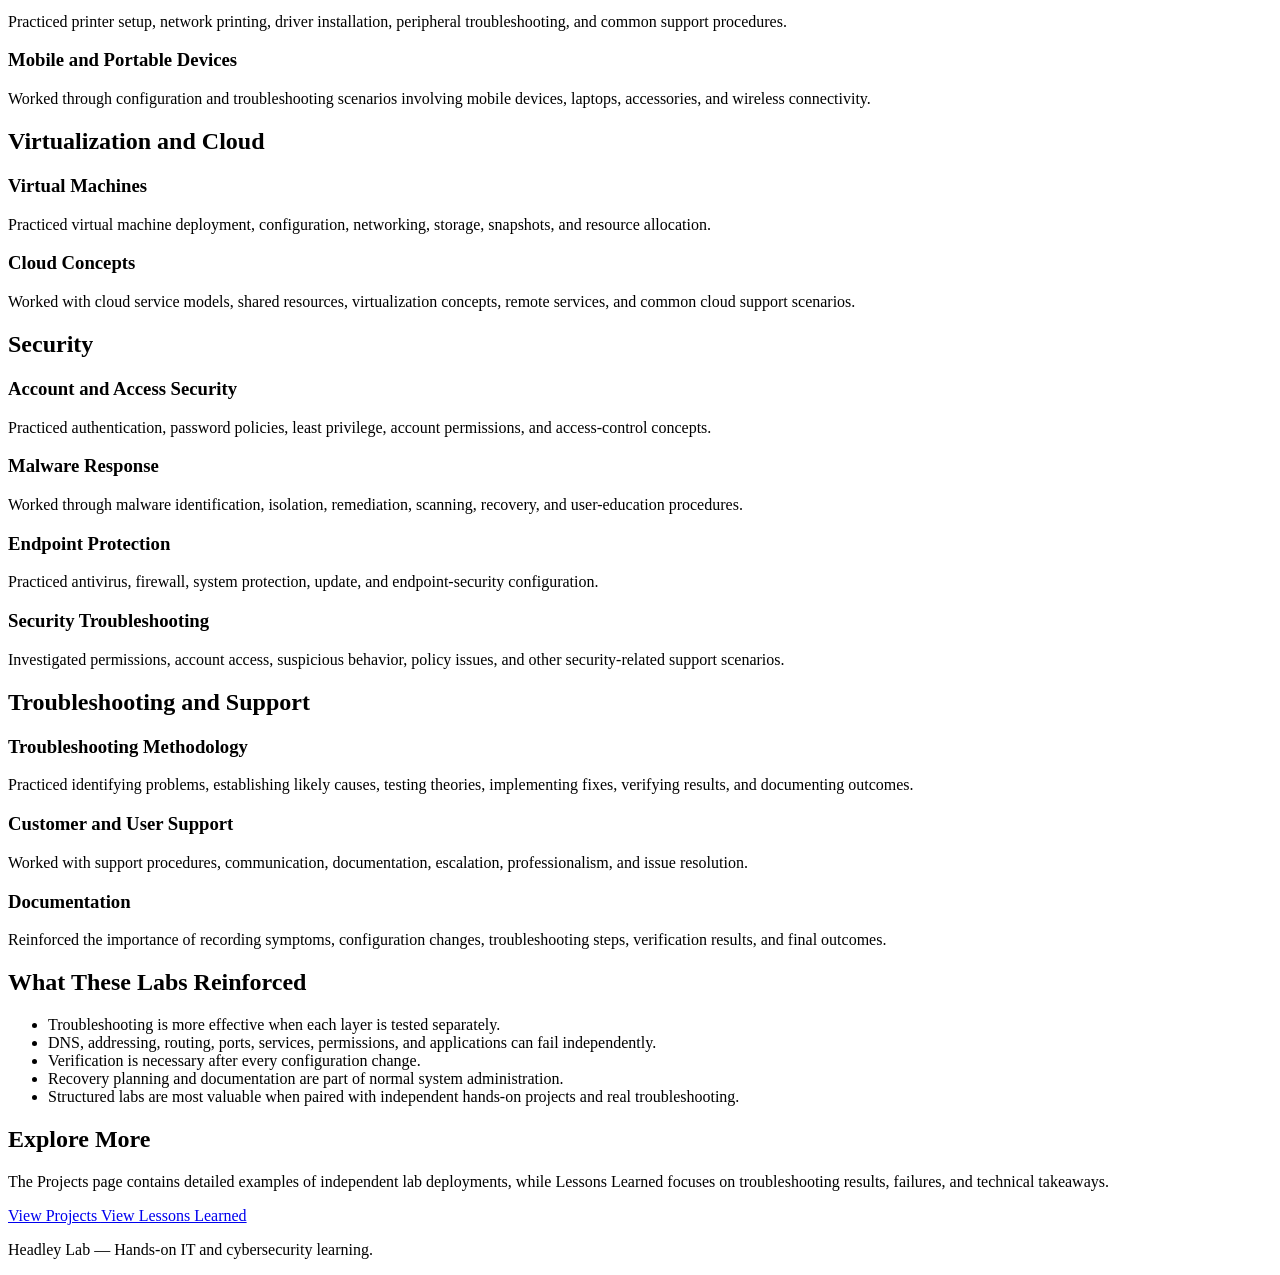
==== commit a471a19e: "Change greeting from 'Hello' to 'Goodbye'" ====
--- a/completed-labs.html
+++ b/completed-labs.html
@@ -1,824 +1,388 @@
-<!DOCTYPE html>
-<html lang="en">
-<head>
-  <meta charset="UTF-8">
-  <meta name="viewport" content="width=device-width, initial-scale=1.0">
-  <meta
-    name="description"
-    content="Detailed descriptions of completed CompTIA CertMaster Perform hands-on labs by Robert Headley."
-  >
-  <title>Completed Hands-On Labs | Headley Lab</title>
-  <link rel="stylesheet" href="style.css">
-</head>
-
 <body>
-  <header class="hero small-hero">
+
+  <header class="site-header">
     <div class="container">
-      <p class="eyebrow">CompTIA CertMaster Perform</p>
-      <h1>Completed Hands-On Labs</h1>
-      <p class="hero-text">
-        85 completed hands-on labs with a concise explanation of
-        the technical work and skills practiced in each simulation.
+      <p class="eyebrow">Hands-On Lab Experience</p>
+
+      <h1>Completed Labs</h1>
+
+      <p class="intro">
+        A record of completed CompTIA hands-on labs covering networking,
+        operating systems, hardware, security, virtualization, cloud,
+        troubleshooting, and support procedures.
       </p>
 
-      <nav class="nav-links" aria-label="Page navigation">
-        <a href="index.html">Back to homepage</a>
-        <a href="lessons-learned.html">Lessons learned</a>
+      <nav aria-label="Main navigation">
+        <a href="index.html">Home</a>
+        <a href="projects.html">Projects</a>
+        <a href="lessons-learned.html">Lessons Learned</a>
+        <a href="completed-labs.html">Completed Labs</a>
+        <a href="Pictures.html">Pictures</a>
+        <a href="index.html#certificates">Certificates</a>
+        <a href="index.html#contact">Contact</a>
       </nav>
     </div>
   </header>
 
   <main class="container">
-    <section class="lab-intro">
-      <h2>About This Experience</h2>
+
+    <section>
+      <h2>Overview</h2>
+
       <p>
-        These descriptions summarize the work performed and skills practiced
-        in the completed labs. They are written as portfolio evidence rather
-        than copies of the proprietary lab instructions.
+        Completed more than 80 CompTIA hands-on simulations and guided labs
+        designed to reinforce practical IT support, networking, operating
+        system, hardware, security, and troubleshooting skills.
       </p>
-      <div class="stats-grid">
-        <div class="stat-card">
-          <strong>85</strong>
-          <span>Completed labs</span>
-        </div>
-        <div class="stat-card">
-          <strong>8</strong>
-          <span>Technical areas</span>
-        </div>
-        <div class="stat-card">
-          <strong>Plan → Verify</strong>
-          <span>Hands-on workflow</span>
-        </div>
-      </div>
-    </section>
-
-    <div class="lab-detail-grid">
-      <article class="lab-detail-card">
-        <div class="lab-detail-heading">
-          <span class="lab-tag">PC Hardware</span>
-          <span class="complete-badge">Completed</span>
-        </div>
-        <h2>2.1.2 Lab: Explore the Lab Interface</h2>
-        <h3>What I did</h3>
-        <p>Navigated the simulation workspace, identified the available systems and tools, and practiced completing and verifying assigned tasks.</p>
-      </article>
-      <article class="lab-detail-card">
-        <div class="lab-detail-heading">
-          <span class="lab-tag">PC Hardware</span>
-          <span class="complete-badge">Completed</span>
-        </div>
-        <h2>2.1.7 Lab: Install USB Devices</h2>
-        <h3>What I did</h3>
-        <p>Selected appropriate USB ports and connections, attached USB peripherals, and verified that the computer recognized the devices.</p>
-      </article>
-      <article class="lab-detail-card">
-        <div class="lab-detail-heading">
-          <span class="lab-tag">PC Hardware</span>
-          <span class="complete-badge">Completed</span>
-        </div>
-        <h2>2.1.16 Lab: Set Up a Desktop Computer</h2>
-        <h3>What I did</h3>
-        <p>Connected the desktop, displays, input devices, network, and power, then verified a functional workstation setup.</p>
-      </article>
-      <article class="lab-detail-card">
-        <div class="lab-detail-heading">
-          <span class="lab-tag">PC Hardware</span>
-          <span class="complete-badge">Completed</span>
-        </div>
-        <h2>2.2.11 Lab: Choose and Install a Motherboard</h2>
-        <h3>What I did</h3>
-        <p>Matched a motherboard to the required form factor and components, installed it correctly, and connected essential power and system cables.</p>
-      </article>
-      <article class="lab-detail-card">
-        <div class="lab-detail-heading">
-          <span class="lab-tag">PC Hardware</span>
-          <span class="complete-badge">Completed</span>
-        </div>
-        <h2>2.2.13 Lab: Upgrade a Video Card</h2>
-        <h3>What I did</h3>
-        <p>Selected a compatible graphics card, installed it in the correct expansion slot, connected required power, and verified display output.</p>
-      </article>
-      <article class="lab-detail-card">
-        <div class="lab-detail-heading">
-          <span class="lab-tag">PC Hardware</span>
-          <span class="complete-badge">Completed</span>
-        </div>
-        <h2>2.3.2 Lab: Select and Configure Dual Monitors</h2>
-        <h3>What I did</h3>
-        <p>Connected two compatible displays, detected them in the operating system, arranged their positions, and configured display settings.</p>
-      </article>
-      <article class="lab-detail-card">
-        <div class="lab-detail-heading">
-          <span class="lab-tag">PC Hardware</span>
-          <span class="complete-badge">Completed</span>
-        </div>
-        <h2>2.4 Lab: Set up an A/V Workstation</h2>
-        <h3>What I did</h3>
-        <p>Selected and connected audio/video equipment and configured a workstation for media input, output, and playback.</p>
-      </article>
-      <article class="lab-detail-card">
-        <div class="lab-detail-heading">
-          <span class="lab-tag">PC Hardware</span>
-          <span class="complete-badge">Completed</span>
-        </div>
-        <h2>3.1.2 Lab: Install a Power Supply</h2>
-        <h3>What I did</h3>
-        <p>Installed a compatible power supply and connected motherboard, CPU, storage, and peripheral power connectors.</p>
-      </article>
-      <article class="lab-detail-card">
-        <div class="lab-detail-heading">
-          <span class="lab-tag">PC Hardware</span>
-          <span class="complete-badge">Completed</span>
-        </div>
-        <h2>3.2.12 Lab: Install SATA Devices</h2>
-        <h3>What I did</h3>
-        <p>Installed SATA storage devices, connected data and power cables, and verified the devices were available to the system.</p>
-      </article>
-      <article class="lab-detail-card">
-        <div class="lab-detail-heading">
-          <span class="lab-tag">PC Hardware</span>
-          <span class="complete-badge">Completed</span>
-        </div>
-        <h2>3.3.4 Lab: Select Memory by Sight</h2>
-        <h3>What I did</h3>
-        <p>Identified memory modules by physical characteristics and selected RAM that matched the system requirements.</p>
-      </article>
-      <article class="lab-detail-card">
-        <div class="lab-detail-heading">
-          <span class="lab-tag">PC Hardware</span>
-          <span class="complete-badge">Completed</span>
-        </div>
-        <h2>3.3.7 Lab: Install Triple Channel Memory</h2>
-        <h3>What I did</h3>
-        <p>Selected matching memory modules, installed them in the correct slots, and configured a triple-channel memory arrangement.</p>
-      </article>
-      <article class="lab-detail-card">
-        <div class="lab-detail-heading">
-          <span class="lab-tag">PC Hardware</span>
-          <span class="complete-badge">Completed</span>
-        </div>
-        <h2>3.5 Challenge Lab: Troubleshoot Memory</h2>
-        <h3>What I did</h3>
-        <p>Diagnosed memory-related symptoms, checked module placement and compatibility, and corrected the configuration to restore operation.</p>
-      </article>
-      <article class="lab-detail-card">
-        <div class="lab-detail-heading">
-          <span class="lab-tag">PC Hardware</span>
-          <span class="complete-badge">Completed</span>
-        </div>
-        <h2>4.1.2 Lab: Find BIOS/UEFI Settings</h2>
-        <h3>What I did</h3>
-        <p>Entered the firmware interface and located settings for boot devices, hardware information, security, and system configuration.</p>
-      </article>
-      <article class="lab-detail-card">
-        <div class="lab-detail-heading">
-          <span class="lab-tag">PC Hardware</span>
-          <span class="complete-badge">Completed</span>
-        </div>
-        <h2>4.1.10 Lab: Configure BIOS/UEFI Security</h2>
-        <h3>What I did</h3>
-        <p>Configured firmware security options such as passwords, Secure Boot, device restrictions, and trusted-platform settings.</p>
-      </article>
-      <article class="lab-detail-card">
-        <div class="lab-detail-heading">
-          <span class="lab-tag">PC Hardware</span>
-          <span class="complete-badge">Completed</span>
-        </div>
-        <h2>4.2.2 Lab: Troubleshoot System Power</h2>
-        <h3>What I did</h3>
-        <p>Used symptoms and hardware checks to isolate a power problem and correct the failed or improperly connected component.</p>
-      </article>
-      <article class="lab-detail-card">
-        <div class="lab-detail-heading">
-          <span class="lab-tag">PC Hardware</span>
-          <span class="complete-badge">Completed</span>
-        </div>
-        <h2>4.2.4 Lab: Troubleshoot System Startup</h2>
-        <h3>What I did</h3>
-        <p>Diagnosed a system that would not complete startup by checking power, POST indicators, connections, and installed hardware.</p>
-      </article>
-      <article class="lab-detail-card">
-        <div class="lab-detail-heading">
-          <span class="lab-tag">PC Hardware</span>
-          <span class="complete-badge">Completed</span>
-        </div>
-        <h2>4.2.6 Lab: Troubleshoot Boot Issues</h2>
-        <h3>What I did</h3>
-        <p>Identified the cause of a boot failure and corrected boot-device, storage, or firmware configuration problems.</p>
-      </article>
-      <article class="lab-detail-card">
-        <div class="lab-detail-heading">
-          <span class="lab-tag">PC Hardware</span>
-          <span class="complete-badge">Completed</span>
-        </div>
-        <h2>4.2.10 Lab: Troubleshoot Drive Availability</h2>
-        <h3>What I did</h3>
-        <p>Investigated a missing storage device by checking physical connections, firmware detection, and operating-system disk configuration.</p>
-      </article>
-      <article class="lab-detail-card">
-        <div class="lab-detail-heading">
-          <span class="lab-tag">PC Hardware</span>
-          <span class="complete-badge">Completed</span>
-        </div>
-        <h2>4.3.9 Lab: Troubleshoot GPU</h2>
-        <h3>What I did</h3>
-        <p>Diagnosed display and graphics symptoms, checked the video card and connections, and restored proper video output.</p>
-      </article>
-      <article class="lab-detail-card">
-        <div class="lab-detail-heading">
-          <span class="lab-tag">PC Hardware</span>
-          <span class="complete-badge">Completed</span>
-        </div>
-        <h2>4.4 Lab: Resolve PC Hardware Support Tickets</h2>
-        <h3>What I did</h3>
-        <p>Reviewed hardware support tickets, diagnosed the reported symptoms, applied the appropriate repairs, and verified each resolution.</p>
-      </article>
-      <article class="lab-detail-card">
-        <div class="lab-detail-heading">
-          <span class="lab-tag">PC Hardware</span>
-          <span class="complete-badge">Completed</span>
-        </div>
-        <h2>4.5 Lab: Troubleshoot a Malfunctioning Computer</h2>
-        <h3>What I did</h3>
-        <p>Followed a structured troubleshooting process to identify multiple hardware faults and return the computer to a working state.</p>
-      </article>
-      <article class="lab-detail-card">
-        <div class="lab-detail-heading">
-          <span class="lab-tag">Networking</span>
-          <span class="complete-badge">Completed</span>
-        </div>
-        <h2>5.2.2 Lab: Select and Install a Network Adapter</h2>
-        <h3>What I did</h3>
-        <p>Selected a compatible network interface adapter, installed it, and verified network connectivity.</p>
-      </article>
-      <article class="lab-detail-card">
-        <div class="lab-detail-heading">
-          <span class="lab-tag">Networking</span>
-          <span class="complete-badge">Completed</span>
-        </div>
-        <h2>5.2.5 Lab: Connect Patch Panel Cables</h2>
-        <h3>What I did</h3>
-        <p>Matched workstation and switch connections through a patch panel and created the correct physical network paths.</p>
-      </article>
-      <article class="lab-detail-card">
-        <div class="lab-detail-heading">
-          <span class="lab-tag">Networking</span>
-          <span class="complete-badge">Completed</span>
-        </div>
-        <h2>5.2.8 Lab: Connect Computers with a Switch</h2>
-        <h3>What I did</h3>
-        <p>Connected multiple computers to a switch using appropriate Ethernet cabling and verified local network communication.</p>
-      </article>
-      <article class="lab-detail-card">
-        <div class="lab-detail-heading">
-          <span class="lab-tag">Networking</span>
-          <span class="complete-badge">Completed</span>
-        </div>
-        <h2>5.4.13 Lab: Secure a Small Wireless Network</h2>
-        <h3>What I did</h3>
-        <p>Configured a wireless network with an appropriate SSID, encryption standard, authentication method, and secure administrative settings.</p>
-      </article>
-      <article class="lab-detail-card">
-        <div class="lab-detail-heading">
-          <span class="lab-tag">Networking</span>
-          <span class="complete-badge">Completed</span>
-        </div>
-        <h2>5.4.14 Lab: SOHO Wi-Fi Configuration Settings</h2>
-        <h3>What I did</h3>
-        <p>Configured SOHO wireless settings including frequency band, channel, SSID, security mode, password, and device connectivity.</p>
-      </article>
-      <article class="lab-detail-card">
-        <div class="lab-detail-heading">
-          <span class="lab-tag">Networking</span>
-          <span class="complete-badge">Completed</span>
-        </div>
-        <h2>6.1.4 Lab: Connect a Cable Modem</h2>
-        <h3>What I did</h3>
-        <p>Connected coaxial, Ethernet, and power cabling for a cable modem and verified the internet connection path.</p>
-      </article>
-      <article class="lab-detail-card">
-        <div class="lab-detail-heading">
-          <span class="lab-tag">Networking</span>
-          <span class="complete-badge">Completed</span>
-        </div>
-        <h2>6.1.6 Lab: Connect Fiber Optic Cables</h2>
-        <h3>What I did</h3>
-        <p>Selected compatible fiber connectors and connected the optical networking equipment without damaging or contaminating the cable ends.</p>
-      </article>
-      <article class="lab-detail-card">
-        <div class="lab-detail-heading">
-          <span class="lab-tag">Networking</span>
-          <span class="complete-badge">Completed</span>
-        </div>
-        <h2>6.2.7 Lab: Configure IP Addresses</h2>
-        <h3>What I did</h3>
-        <p>Assigned IPv4 settings including address, subnet mask, default gateway, and DNS server, then verified connectivity.</p>
-      </article>
-      <article class="lab-detail-card">
-        <div class="lab-detail-heading">
-          <span class="lab-tag">Networking</span>
-          <span class="complete-badge">Completed</span>
-        </div>
-        <h2>6.5 Challenge Lab: Install a SOHO Network</h2>
-        <h3>What I did</h3>
-        <p>Built a small-office/home-office network by connecting the modem, router, switch, wired clients, and wireless devices, then verified service.</p>
-      </article>
-      <article class="lab-detail-card">
-        <div class="lab-detail-heading">
-          <span class="lab-tag">Networking</span>
-          <span class="complete-badge">Completed</span>
-        </div>
-        <h2>7.2.2 Lab: Use a Proxy Server</h2>
-        <h3>What I did</h3>
-        <p>Configured a client to use a proxy server and verified that web traffic was routed through the proxy.</p>
-      </article>
-      <article class="lab-detail-card">
-        <div class="lab-detail-heading">
-          <span class="lab-tag">Networking</span>
-          <span class="complete-badge">Completed</span>
-        </div>
-        <h2>7.3.3 Lab: Fix a Network Connection</h2>
-        <h3>What I did</h3>
-        <p>Diagnosed a failed network connection by checking physical links and TCP/IP settings, corrected the problem, and verified access.</p>
-      </article>
-      <article class="lab-detail-card">
-        <div class="lab-detail-heading">
-          <span class="lab-tag">Networking</span>
-          <span class="complete-badge">Completed</span>
-        </div>
-        <h2>7.4 Lab: Troubleshoot a Network Issue</h2>
-        <h3>What I did</h3>
-        <p>Used a layered troubleshooting process and network tools to isolate and resolve a connectivity problem.</p>
-      </article>
-      <article class="lab-detail-card">
-        <div class="lab-detail-heading">
-          <span class="lab-tag">Virtualization &amp; Cloud</span>
-          <span class="complete-badge">Completed</span>
-        </div>
-        <h2>8.1.3 Lab: Explore Virtualization</h2>
-        <h3>What I did</h3>
-        <p>Reviewed a virtualized environment, identified virtual machines and assigned resources, and practiced basic virtual-machine management.</p>
-      </article>
-      <article class="lab-detail-card">
-        <div class="lab-detail-heading">
-          <span class="lab-tag">Virtualization &amp; Cloud</span>
-          <span class="complete-badge">Completed</span>
-        </div>
-        <h2>8.1.6 Lab: Create Virtual Hard Disks</h2>
-        <h3>What I did</h3>
-        <p>Created and attached virtual hard disks with appropriate size and format settings for virtual-machine storage.</p>
-      </article>
-      <article class="lab-detail-card">
-        <div class="lab-detail-heading">
-          <span class="lab-tag">Virtualization &amp; Cloud</span>
-          <span class="complete-badge">Completed</span>
-        </div>
-        <h2>8.2.4 Use the Azure Interface</h2>
-        <h3>What I did</h3>
-        <p>Navigated the Microsoft Azure portal, located cloud resources, and used the interface to review and manage services.</p>
-      </article>
-      <article class="lab-detail-card">
-        <div class="lab-detail-heading">
-          <span class="lab-tag">Virtualization &amp; Cloud</span>
-          <span class="complete-badge">Completed</span>
-        </div>
-        <h2>8.2.6 Manage IaaS Virtual Machines (VMs) in Azure That Run Windows Server</h2>
-        <h3>What I did</h3>
-        <p>Managed a Windows Server virtual machine in Azure, reviewed its configuration and status, and performed basic IaaS administration.</p>
-      </article>
-      <article class="lab-detail-card">
-        <div class="lab-detail-heading">
-          <span class="lab-tag">Printing</span>
-          <span class="complete-badge">Completed</span>
-        </div>
-        <h2>10.1.4 Lab: Select and Install a Printer</h2>
-        <h3>What I did</h3>
-        <p>Selected a printer that met the stated requirements, installed it, configured the driver, and verified printing.</p>
-      </article>
-      <article class="lab-detail-card">
-        <div class="lab-detail-heading">
-          <span class="lab-tag">Printing</span>
-          <span class="complete-badge">Completed</span>
-        </div>
-        <h2>10.1.10 Lab: Configure Network Printing</h2>
-        <h3>What I did</h3>
-        <p>Connected and configured a network printer, assigned the required network settings, and verified client access.</p>
-      </article>
-      <article class="lab-detail-card">
-        <div class="lab-detail-heading">
-          <span class="lab-tag">Printing</span>
-          <span class="complete-badge">Completed</span>
-        </div>
-        <h2>10.2.8 Replace a Printer Fuser</h2>
-        <h3>What I did</h3>
-        <p>Safely removed and replaced a laser-printer fuser assembly and returned the printer to service.</p>
-      </article>
-      <article class="lab-detail-card">
-        <div class="lab-detail-heading">
-          <span class="lab-tag">Printing</span>
-          <span class="complete-badge">Completed</span>
-        </div>
-        <h2>10.2.9 Replace a Printer Toner</h2>
-        <h3>What I did</h3>
-        <p>Replaced the toner cartridge using proper handling procedures and verified normal printer operation.</p>
-      </article>
-      <article class="lab-detail-card">
-        <div class="lab-detail-heading">
-          <span class="lab-tag">Printing</span>
-          <span class="complete-badge">Completed</span>
-        </div>
-        <h2>10.2.10 Clear a Paper Jam in a Printer</h2>
-        <h3>What I did</h3>
-        <p>Located and removed jammed paper without damaging internal components, then tested the printer.</p>
-      </article>
-      <article class="lab-detail-card">
-        <div class="lab-detail-heading">
-          <span class="lab-tag">Printing</span>
-          <span class="complete-badge">Completed</span>
-        </div>
-        <h2>10.4 Lab: Resolve Print Services Support Tickets</h2>
-        <h3>What I did</h3>
-        <p>Diagnosed printer connectivity, queue, feed, and quality issues from support tickets and verified each repair.</p>
-      </article>
-      <article class="lab-detail-card">
-        <div class="lab-detail-heading">
-          <span class="lab-tag">Help Desk</span>
-          <span class="complete-badge">Completed</span>
-        </div>
-        <h2>11.1.14 Lab: Close a Ticket</h2>
-        <h3>What I did</h3>
-        <p>Documented the solution, recorded verification and user communication, selected the correct resolution status, and closed the ticket.</p>
-      </article>
-      <article class="lab-detail-card">
-        <div class="lab-detail-heading">
-          <span class="lab-tag">Help Desk</span>
-          <span class="complete-badge">Completed</span>
-        </div>
-        <h2>11.1.15 Lab: Use Help Desk System</h2>
-        <h3>What I did</h3>
-        <p>Worked in a ticketing system to review incidents, update notes, assign status and priority, and document support activity.</p>
-      </article>
-      <article class="lab-detail-card">
-        <div class="lab-detail-heading">
-          <span class="lab-tag">Help Desk</span>
-          <span class="complete-badge">Completed</span>
-        </div>
-        <h2>11.1.16 Live Lab: Explore the VM Lab Environment</h2>
-        <h3>What I did</h3>
-        <p>Navigated a live virtual-machine environment, identified available systems, and used the lab controls to perform support tasks.</p>
-      </article>
-      <article class="lab-detail-card">
-        <div class="lab-detail-heading">
-          <span class="lab-tag">Help Desk</span>
-          <span class="complete-badge">Completed</span>
-        </div>
-        <h2>11.3.8 Applied Live Lab: Manage a Support Ticket</h2>
-        <h3>What I did</h3>
-        <p>Handled a support ticket from intake through diagnosis, remediation, documentation, user confirmation, and closure.</p>
-      </article>
-      <article class="lab-detail-card">
-        <div class="lab-detail-heading">
-          <span class="lab-tag">Help Desk</span>
-          <span class="complete-badge">Completed</span>
-        </div>
-        <h2>11.4 Challenge Live Lab: Resolve Help Desk Tickets</h2>
-        <h3>What I did</h3>
-        <p>Resolved multiple help desk scenarios by prioritizing issues, troubleshooting systems, documenting work, and closing tickets correctly.</p>
-      </article>
-      <article class="lab-detail-card">
-        <div class="lab-detail-heading">
-          <span class="lab-tag">Windows</span>
-          <span class="complete-badge">Completed</span>
-        </div>
-        <h2>12.1.3 Lab: Explore Windows Settings</h2>
-        <h3>What I did</h3>
-        <p>Located and reviewed Windows settings for accounts, privacy, personalization, devices, networking, and system management.</p>
-      </article>
-      <article class="lab-detail-card">
-        <div class="lab-detail-heading">
-          <span class="lab-tag">Windows</span>
-          <span class="complete-badge">Completed</span>
-        </div>
-        <h2>12.1.8 Lab: Require a Screen Saver Password</h2>
-        <h3>What I did</h3>
-        <p>Configured a screen saver and required sign-in on resume to protect an unattended workstation.</p>
-      </article>
-      <article class="lab-detail-card">
-        <div class="lab-detail-heading">
-          <span class="lab-tag">Windows</span>
-          <span class="complete-badge">Completed</span>
-        </div>
-        <h2>12.1.13 Applied Live Lab: Configure Desktop Settings</h2>
-        <h3>What I did</h3>
-        <p>Configured Windows desktop, display, personalization, accessibility, and related user settings to meet stated requirements.</p>
-      </article>
-      <article class="lab-detail-card">
-        <div class="lab-detail-heading">
-          <span class="lab-tag">Windows</span>
-          <span class="complete-badge">Completed</span>
-        </div>
-        <h2>12.2.3 Lab: Configure Windows Update</h2>
-        <h3>What I did</h3>
-        <p>Reviewed update status and configured Windows Update options, restart behavior, and update settings.</p>
-      </article>
-      <article class="lab-detail-card">
-        <div class="lab-detail-heading">
-          <span class="lab-tag">Windows</span>
-          <span class="complete-badge">Completed</span>
-        </div>
-        <h2>12.2.7 Lab: Edit Power Options</h2>
-        <h3>What I did</h3>
-        <p>Created or modified a Windows power plan and configured sleep, display, and advanced power settings.</p>
-      </article>
-      <article class="lab-detail-card">
-        <div class="lab-detail-heading">
-          <span class="lab-tag">Windows</span>
-          <span class="complete-badge">Completed</span>
-        </div>
-        <h2>12.3.5 Applied Live Lab: Configure Windows Apps</h2>
-        <h3>What I did</h3>
-        <p>Installed, configured, repaired, and removed Windows applications according to the support requirements.</p>
-      </article>
-      <article class="lab-detail-card">
-        <div class="lab-detail-heading">
-          <span class="lab-tag">Windows</span>
-          <span class="complete-badge">Completed</span>
-        </div>
-        <h2>12.4.6 Lab: Create Azure Storage Account</h2>
-        <h3>What I did</h3>
-        <p>Created an Azure storage account and configured a cloud file-storage resource with the required settings.</p>
-      </article>
-      <article class="lab-detail-card">
-        <div class="lab-detail-heading">
-          <span class="lab-tag">Windows</span>
-          <span class="complete-badge">Completed</span>
-        </div>
-        <h2>13.1.4 Lab: Disk Management</h2>
-        <h3>What I did</h3>
-        <p>Initialized and configured disks, created and formatted volumes, assigned drive letters, and verified storage availability.</p>
-      </article>
-      <article class="lab-detail-card">
-        <div class="lab-detail-heading">
-          <span class="lab-tag">Windows</span>
-          <span class="complete-badge">Completed</span>
-        </div>
-        <h2>13.1.7 Lab: Users and Groups</h2>
-        <h3>What I did</h3>
-        <p>Created and managed local users and groups, changed memberships, and applied appropriate account settings.</p>
-      </article>
-      <article class="lab-detail-card">
-        <div class="lab-detail-heading">
-          <span class="lab-tag">Windows</span>
-          <span class="complete-badge">Completed</span>
-        </div>
-        <h2>13.1.12 Applied Live Lab: Manage User Accounts</h2>
-        <h3>What I did</h3>
-        <p>Created, modified, secured, and tested Windows user accounts and group memberships for different access requirements.</p>
-      </article>
-      <article class="lab-detail-card">
-        <div class="lab-detail-heading">
-          <span class="lab-tag">Windows</span>
-          <span class="complete-badge">Completed</span>
-        </div>
-        <h2>13.2.4 Lab: Manage Files and Folders</h2>
-        <h3>What I did</h3>
-        <p>Used command-line tools to navigate directories and create, copy, move, rename, and delete files and folders.</p>
-      </article>
-      <article class="lab-detail-card">
-        <div class="lab-detail-heading">
-          <span class="lab-tag">Windows</span>
-          <span class="complete-badge">Completed</span>
-        </div>
-        <h2>13.2.8 Applied Live Lab: Configure File Storage</h2>
-        <h3>What I did</h3>
-        <p>Prepared storage, created folders and volumes, configured access, and verified that files could be stored and retrieved.</p>
-      </article>
-      <article class="lab-detail-card">
-        <div class="lab-detail-heading">
-          <span class="lab-tag">Windows</span>
-          <span class="complete-badge">Completed</span>
-        </div>
-        <h2>13.3.12 Applied Live Lab: Manage Network and Security Settings</h2>
-        <h3>What I did</h3>
-        <p>Configured Windows network settings, firewall options, and related security controls, then verified connectivity and protection.</p>
-      </article>
-      <article class="lab-detail-card">
-        <div class="lab-detail-heading">
-          <span class="lab-tag">Windows</span>
-          <span class="complete-badge">Completed</span>
-        </div>
-        <h2>13.4 Challenge Live Lab: Manage Windows Workstations</h2>
-        <h3>What I did</h3>
-        <p>Completed multiple Windows administration tasks involving accounts, storage, applications, networking, and security.</p>
-      </article>
-      <article class="lab-detail-card">
-        <div class="lab-detail-heading">
-          <span class="lab-tag">Windows</span>
-          <span class="complete-badge">Completed</span>
-        </div>
-        <h2>14.1.2 Lab: Assisted Troubleshooting</h2>
-        <h3>What I did</h3>
-        <p>Used a guided troubleshooting workflow to gather symptoms, test likely causes, apply a fix, and verify the result.</p>
-      </article>
-      <article class="lab-detail-card">
-        <div class="lab-detail-heading">
-          <span class="lab-tag">Windows</span>
-          <span class="complete-badge">Completed</span>
-        </div>
-        <h2>14.1.4 Lab: Troubleshoot Physical Connectivity</h2>
-        <h3>What I did</h3>
-        <p>Checked network adapters, cables, link indicators, and physical connections to restore network access.</p>
-      </article>
-      <article class="lab-detail-card">
-        <div class="lab-detail-heading">
-          <span class="lab-tag">Windows</span>
-          <span class="complete-badge">Completed</span>
-        </div>
-        <h2>14.2.4 Lab: Configure Remote Services</h2>
-        <h3>What I did</h3>
-        <p>Enabled and configured remote-access services and verified that authorized users could connect securely.</p>
-      </article>
-      <article class="lab-detail-card">
-        <div class="lab-detail-heading">
-          <span class="lab-tag">Windows</span>
-          <span class="complete-badge">Completed</span>
-        </div>
-        <h2>14.2.10 Applied Live Lab: Provide Remote Support</h2>
-        <h3>What I did</h3>
-        <p>Connected to a remote Windows system, diagnosed the reported issue, applied the correction, and verified service with the user.</p>
-      </article>
-      <article class="lab-detail-card">
-        <div class="lab-detail-heading">
-          <span class="lab-tag">Windows</span>
-          <span class="complete-badge">Completed</span>
-        </div>
-        <h2>14.3.10 Lab: Manage Applications</h2>
-        <h3>What I did</h3>
-        <p>Used Windows management tools to inspect running applications and processes, stop problem tasks, and control startup behavior.</p>
-      </article>
-      <article class="lab-detail-card">
-        <div class="lab-detail-heading">
-          <span class="lab-tag">Windows</span>
-          <span class="complete-badge">Completed</span>
-        </div>
-        <h2>14.4.3 Lab: Boot into the Windows Recovery Environment</h2>
-        <h3>What I did</h3>
-        <p>Accessed Windows Recovery Environment and identified the available startup, repair, restore, and command-line tools.</p>
-      </article>
-      <article class="lab-detail-card">
-        <div class="lab-detail-heading">
-          <span class="lab-tag">Windows</span>
-          <span class="complete-badge">Completed</span>
-        </div>
-        <h2>14.4.5 Lab: Create a Restore Point</h2>
-        <h3>What I did</h3>
-        <p>Enabled System Protection as needed, created a restore point, and verified that it was available for recovery.</p>
-      </article>
-      <article class="lab-detail-card">
-        <div class="lab-detail-heading">
-          <span class="lab-tag">Windows</span>
-          <span class="complete-badge">Completed</span>
-        </div>
-        <h2>14.4.9 Lab: Configure the Boot Order</h2>
-        <h3>What I did</h3>
-        <p>Changed firmware boot priority so the computer started from the required installation or recovery device.</p>
-      </article>
-      <article class="lab-detail-card">
-        <div class="lab-detail-heading">
-          <span class="lab-tag">Windows</span>
-          <span class="complete-badge">Completed</span>
-        </div>
-        <h2>14.4.14 Applied Live Lab: Support Windows OS</h2>
-        <h3>What I did</h3>
-        <p>Diagnosed and corrected Windows operating-system problems involving startup, performance, applications, services, or recovery.</p>
-      </article>
-      <article class="lab-detail-card">
-        <div class="lab-detail-heading">
-          <span class="lab-tag">Windows</span>
-          <span class="complete-badge">Completed</span>
-        </div>
-        <h2>15.2.3 Lab: Create OUs</h2>
-        <h3>What I did</h3>
-        <p>Created organizational units in Active Directory and arranged directory objects to support administration and policy application.</p>
-      </article>
-      <article class="lab-detail-card">
-        <div class="lab-detail-heading">
-          <span class="lab-tag">Windows</span>
-          <span class="complete-badge">Completed</span>
-        </div>
-        <h2>15.2.5 Lab: Use System Commands</h2>
-        <h3>What I did</h3>
-        <p>Used Windows system commands to inspect and manage accounts, policies, configuration, and workstation information.</p>
-      </article>
-      <article class="lab-detail-card">
-        <div class="lab-detail-heading">
-          <span class="lab-tag">Windows</span>
-          <span class="complete-badge">Completed</span>
-        </div>
-        <h2>15.2.6 Lab: Group Policy Management</h2>
-        <h3>What I did</h3>
-        <p>Created or modified Group Policy settings, linked policy to the appropriate scope, and verified that the settings applied.</p>
-      </article>
-      <article class="lab-detail-card">
-        <div class="lab-detail-heading">
-          <span class="lab-tag">Windows</span>
-          <span class="complete-badge">Completed</span>
-        </div>
-        <h2>15.3.6 Lab: Configure NTFS Permissions</h2>
-        <h3>What I did</h3>
-        <p>Assigned NTFS permissions to users and groups, tested effective access, and corrected inheritance or authorization problems.</p>
-      </article>
-      <article class="lab-detail-card">
-        <div class="lab-detail-heading">
-          <span class="lab-tag">Windows</span>
-          <span class="complete-badge">Completed</span>
-        </div>
-        <h2>15.3.11 Lab: Support AD Domain Networking</h2>
-        <h3>What I did</h3>
-        <p>Supported an Active Directory client by checking domain membership, DNS, user access, shared resources, and authentication.</p>
-      </article>
-      <article class="lab-detail-card">
-        <div class="lab-detail-heading">
-          <span class="lab-tag">Windows</span>
-          <span class="complete-badge">Completed</span>
-        </div>
-        <h2>16.1.6 Lab: Windows 11 Features/Desktop</h2>
-        <h3>What I did</h3>
-        <p>Explored Windows 11 desktop features and configured interface options used for productivity and support.</p>
-      </article>
-      <article class="lab-detail-card">
-        <div class="lab-detail-heading">
-          <span class="lab-tag">Windows</span>
-          <span class="complete-badge">Completed</span>
-        </div>
-        <h2>16.2.6 Applied Live Lab: Perform a Remote Network Installation</h2>
-        <h3>What I did</h3>
-        <p>Prepared and carried out a Windows installation over the network, then verified the installed system.</p>
-      </article>
-      <article class="lab-detail-card">
-        <div class="lab-detail-heading">
-          <span class="lab-tag">Windows</span>
-          <span class="complete-badge">Completed</span>
-        </div>
-        <h2>16.3 Challenge Live Lab: Support Windows Installation and Upgrade Issues</h2>
-        <h3>What I did</h3>
-        <p>Resolved installation and upgrade failures by checking compatibility, boot media, storage, configuration, and recovery options.</p>
-      </article>
-      <article class="lab-detail-card">
-        <div class="lab-detail-heading">
-          <span class="lab-tag">Linux</span>
-          <span class="complete-badge">Completed</span>
-        </div>
-        <h2>17.1.7 Lab: File Management</h2>
-        <h3>What I did</h3>
-        <p>Used Linux commands to navigate the filesystem and create, copy, move, rename, search for, and remove files and directories.</p>
-      </article>
-      <article class="lab-detail-card">
-        <div class="lab-detail-heading">
-          <span class="lab-tag">Linux</span>
-          <span class="complete-badge">Completed</span>
-        </div>
-        <h2>17.1.10 Lab: Manage Linux File Ownership</h2>
-        <h3>What I did</h3>
-        <p>Changed Linux file ownership and group assignment and verified access with the appropriate commands.</p>
-      </article>
-      <article class="lab-detail-card">
-        <div class="lab-detail-heading">
-          <span class="lab-tag">Linux</span>
-          <span class="complete-badge">Completed</span>
-        </div>
-        <h2>17.1.11 Applied Live Lab: Report Linux Configuration Settings</h2>
-        <h3>What I did</h3>
-        <p>Collected and reported Linux system, user, storage, process, and network configuration information from the command line.</p>
-      </article>
-      <article class="lab-detail-card">
-        <div class="lab-detail-heading">
-          <span class="lab-tag">Security</span>
-          <span class="complete-badge">Completed</span>
-        </div>
-        <h2>18.4.2 Lab: Implement Physical Security</h2>
-        <h3>What I did</h3>
-        <p>Selected and placed physical security controls such as locks, access restrictions, surveillance, and environmental protections.</p>
-      </article>
-      <article class="lab-detail-card">
-        <div class="lab-detail-heading">
-          <span class="lab-tag">Security</span>
-          <span class="complete-badge">Completed</span>
-        </div>
-        <h2>19.2.11 Lab: Encrypt Files with EFS</h2>
-        <h3>What I did</h3>
-        <p>Enabled Encrypting File System on files or folders, verified encrypted access, and worked with the required user certificate.</p>
-      </article>
-      <article class="lab-detail-card">
-        <div class="lab-detail-heading">
-          <span class="lab-tag">Security</span>
-          <span class="complete-badge">Completed</span>
-        </div>
-        <h2>19.2.14 Applied Live Lab: Analyze Workstation Security Settings</h2>
-        <h3>What I did</h3>
-        <p>Reviewed workstation security controls, identified weak or incorrect settings, applied corrections, and verified protection.</p>
-      </article>
-    </div>
+
+      <p>
+        These labs complement the independent projects documented elsewhere
+        on Headley Lab by providing structured practice with common support
+        tools, configurations, and troubleshooting scenarios.
+      </p>
+    </section>
+
+    <section>
+      <h2>Networking</h2>
+
+      <div class="project-grid">
+
+        <article class="project-card">
+          <h3>IP Configuration and Connectivity</h3>
+
+          <p>
+            Practiced IPv4 and IPv6 configuration, subnetting, DHCP, DNS,
+            default gateways, APIPA, connectivity testing, and basic routing.
+          </p>
+        </article>
+
+        <article class="project-card">
+          <h3>Network Troubleshooting</h3>
+
+          <p>
+            Used tools such as ping, ipconfig, tracert, pathping, nslookup,
+            netstat, and port testing to diagnose connectivity and
+            name-resolution problems.
+          </p>
+        </article>
+
+        <article class="project-card">
+          <h3>Wireless Networking</h3>
+
+          <p>
+            Practiced wireless configuration, security standards,
+            authentication, signal troubleshooting, and common Wi-Fi
+            connectivity issues.
+          </p>
+        </article>
+
+        <article class="project-card">
+          <h3>Network Services</h3>
+
+          <p>
+            Worked with DHCP, DNS, common TCP and UDP services, ports,
+            client-server communication, and network resource access.
+          </p>
+        </article>
+
+      </div>
+    </section>
+
+    <section>
+      <h2>Windows Administration</h2>
+
+      <div class="project-grid">
+
+        <article class="project-card">
+          <h3>Windows Configuration</h3>
+
+          <p>
+            Practiced user and group management, permissions, services,
+            Task Scheduler, Event Viewer, Device Manager, Disk Management,
+            and system configuration.
+          </p>
+        </article>
+
+        <article class="project-card">
+          <h3>Windows Troubleshooting</h3>
+
+          <p>
+            Worked through startup, application, networking, driver,
+            permissions, service, and operating-system troubleshooting
+            scenarios.
+          </p>
+        </article>
+
+        <article class="project-card">
+          <h3>Recovery and Maintenance</h3>
+
+          <p>
+            Used Windows recovery tools, restore points, startup options,
+            repair utilities, system-health commands, and maintenance
+            procedures.
+          </p>
+        </article>
+
+        <article class="project-card">
+          <h3>PowerShell and Command-Line Tools</h3>
+
+          <p>
+            Practiced administrative commands, system inspection,
+            troubleshooting, scripting concepts, and command-line management.
+          </p>
+        </article>
+
+      </div>
+    </section>
+
+    <section>
+      <h2>Linux Administration</h2>
+
+      <div class="project-grid">
+
+        <article class="project-card">
+          <h3>Linux Command Line</h3>
+
+          <p>
+            Practiced file and directory management, permissions, package
+            installation, networking, processes, services, and command-line
+            navigation.
+          </p>
+        </article>
+
+        <article class="project-card">
+          <h3>Linux Networking</h3>
+
+          <p>
+            Used Linux networking tools to inspect interfaces, test
+            connectivity, resolve names, and troubleshoot network services.
+          </p>
+        </article>
+
+        <article class="project-card">
+          <h3>Services and Processes</h3>
+
+          <p>
+            Worked with process monitoring, service management, startup
+            behavior, logs, and system troubleshooting.
+          </p>
+        </article>
+
+        <article class="project-card">
+          <h3>Bash and Automation</h3>
+
+          <p>
+            Practiced shell scripting concepts including variables,
+            conditionals, loops, command substitution, and output
+            redirection.
+          </p>
+        </article>
+
+      </div>
+    </section>
+
+    <section>
+      <h2>Hardware and Devices</h2>
+
+      <div class="project-grid">
+
+        <article class="project-card">
+          <h3>PC Hardware</h3>
+
+          <p>
+            Practiced identifying, installing, configuring, and
+            troubleshooting processors, memory, storage, power supplies,
+            expansion cards, and peripheral devices.
+          </p>
+        </article>
+
+        <article class="project-card">
+          <h3>Storage</h3>
+
+          <p>
+            Worked with storage devices, partitions, file systems,
+            formatting, volume management, and storage troubleshooting.
+          </p>
+        </article>
+
+        <article class="project-card">
+          <h3>Printers and Peripherals</h3>
+
+          <p>
+            Practiced printer setup, network printing, driver installation,
+            peripheral troubleshooting, and common support procedures.
+          </p>
+        </article>
+
+        <article class="project-card">
+          <h3>Mobile and Portable Devices</h3>
+
+          <p>
+            Worked through configuration and troubleshooting scenarios
+            involving mobile devices, laptops, accessories, and wireless
+            connectivity.
+          </p>
+        </article>
+
+      </div>
+    </section>
+
+    <section>
+      <h2>Virtualization and Cloud</h2>
+
+      <div class="project-grid">
+
+        <article class="project-card">
+          <h3>Virtual Machines</h3>
+
+          <p>
+            Practiced virtual machine deployment, configuration,
+            networking, storage, snapshots, and resource allocation.
+          </p>
+        </article>
+
+        <article class="project-card">
+          <h3>Cloud Concepts</h3>
+
+          <p>
+            Worked with cloud service models, shared resources,
+            virtualization concepts, remote services, and common cloud
+            support scenarios.
+          </p>
+        </article>
+
+      </div>
+    </section>
+
+    <section>
+      <h2>Security</h2>
+
+      <div class="project-grid">
+
+        <article class="project-card">
+          <h3>Account and Access Security</h3>
+
+          <p>
+            Practiced authentication, password policies, least privilege,
+            account permissions, and access-control concepts.
+          </p>
+        </article>
+
+        <article class="project-card">
+          <h3>Malware Response</h3>
+
+          <p>
+            Worked through malware identification, isolation, remediation,
+            scanning, recovery, and user-education procedures.
+          </p>
+        </article>
+
+        <article class="project-card">
+          <h3>Endpoint Protection</h3>
+
+          <p>
+            Practiced antivirus, firewall, system protection, update,
+            and endpoint-security configuration.
+          </p>
+        </article>
+
+        <article class="project-card">
+          <h3>Security Troubleshooting</h3>
+
+          <p>
+            Investigated permissions, account access, suspicious behavior,
+            policy issues, and other security-related support scenarios.
+          </p>
+        </article>
+
+      </div>
+    </section>
+
+    <section>
+      <h2>Troubleshooting and Support</h2>
+
+      <div class="project-grid">
+
+        <article class="project-card">
+          <h3>Troubleshooting Methodology</h3>
+
+          <p>
+            Practiced identifying problems, establishing likely causes,
+            testing theories, implementing fixes, verifying results,
+            and documenting outcomes.
+          </p>
+        </article>
+
+        <article class="project-card">
+          <h3>Customer and User Support</h3>
+
+          <p>
+            Worked with support procedures, communication, documentation,
+            escalation, professionalism, and issue resolution.
+          </p>
+        </article>
+
+        <article class="project-card">
+          <h3>Documentation</h3>
+
+          <p>
+            Reinforced the importance of recording symptoms, configuration
+            changes, troubleshooting steps, verification results, and final
+            outcomes.
+          </p>
+        </article>
+
+      </div>
+    </section>
+
+    <section>
+      <h2>What These Labs Reinforced</h2>
+
+      <ul>
+        <li>
+          Troubleshooting is more effective when each layer is tested
+          separately.
+        </li>
+
+        <li>
+          DNS, addressing, routing, ports, services, permissions, and
+          applications can fail independently.
+        </li>
+
+        <li>
+          Verification is necessary after every configuration change.
+        </li>
+
+        <li>
+          Recovery planning and documentation are part of normal system
+          administration.
+        </li>
+
+        <li>
+          Structured labs are most valuable when paired with independent
+          hands-on projects and real troubleshooting.
+        </li>
+      </ul>
+    </section>
+
+    <section>
+      <h2>Explore More</h2>
+
+      <p>
+        The Projects page contains detailed examples of independent lab
+        deployments, while Lessons Learned focuses on troubleshooting results,
+        failures, and technical takeaways.
+      </p>
+
+      <a class="button" href="projects.html">
+        View Projects
+      </a>
+
+      <a class="button" href="lessons-learned.html">
+        View Lessons Learned
+      </a>
+    </section>
+
   </main>
 
   <footer>
@@ -827,8 +391,4 @@
     </div>
   </footer>
 
-<!-- Cloudflare Web Analytics --><script type='module' src='https://static.cloudflareinsights.com/beacon.min.js' data-cf-beacon='{"token": "bc6c568b20b046939691383c7d23c6a4"}'></script><!-- End Cloudflare Web Analytics -->
-
-
 </body>
-</html>
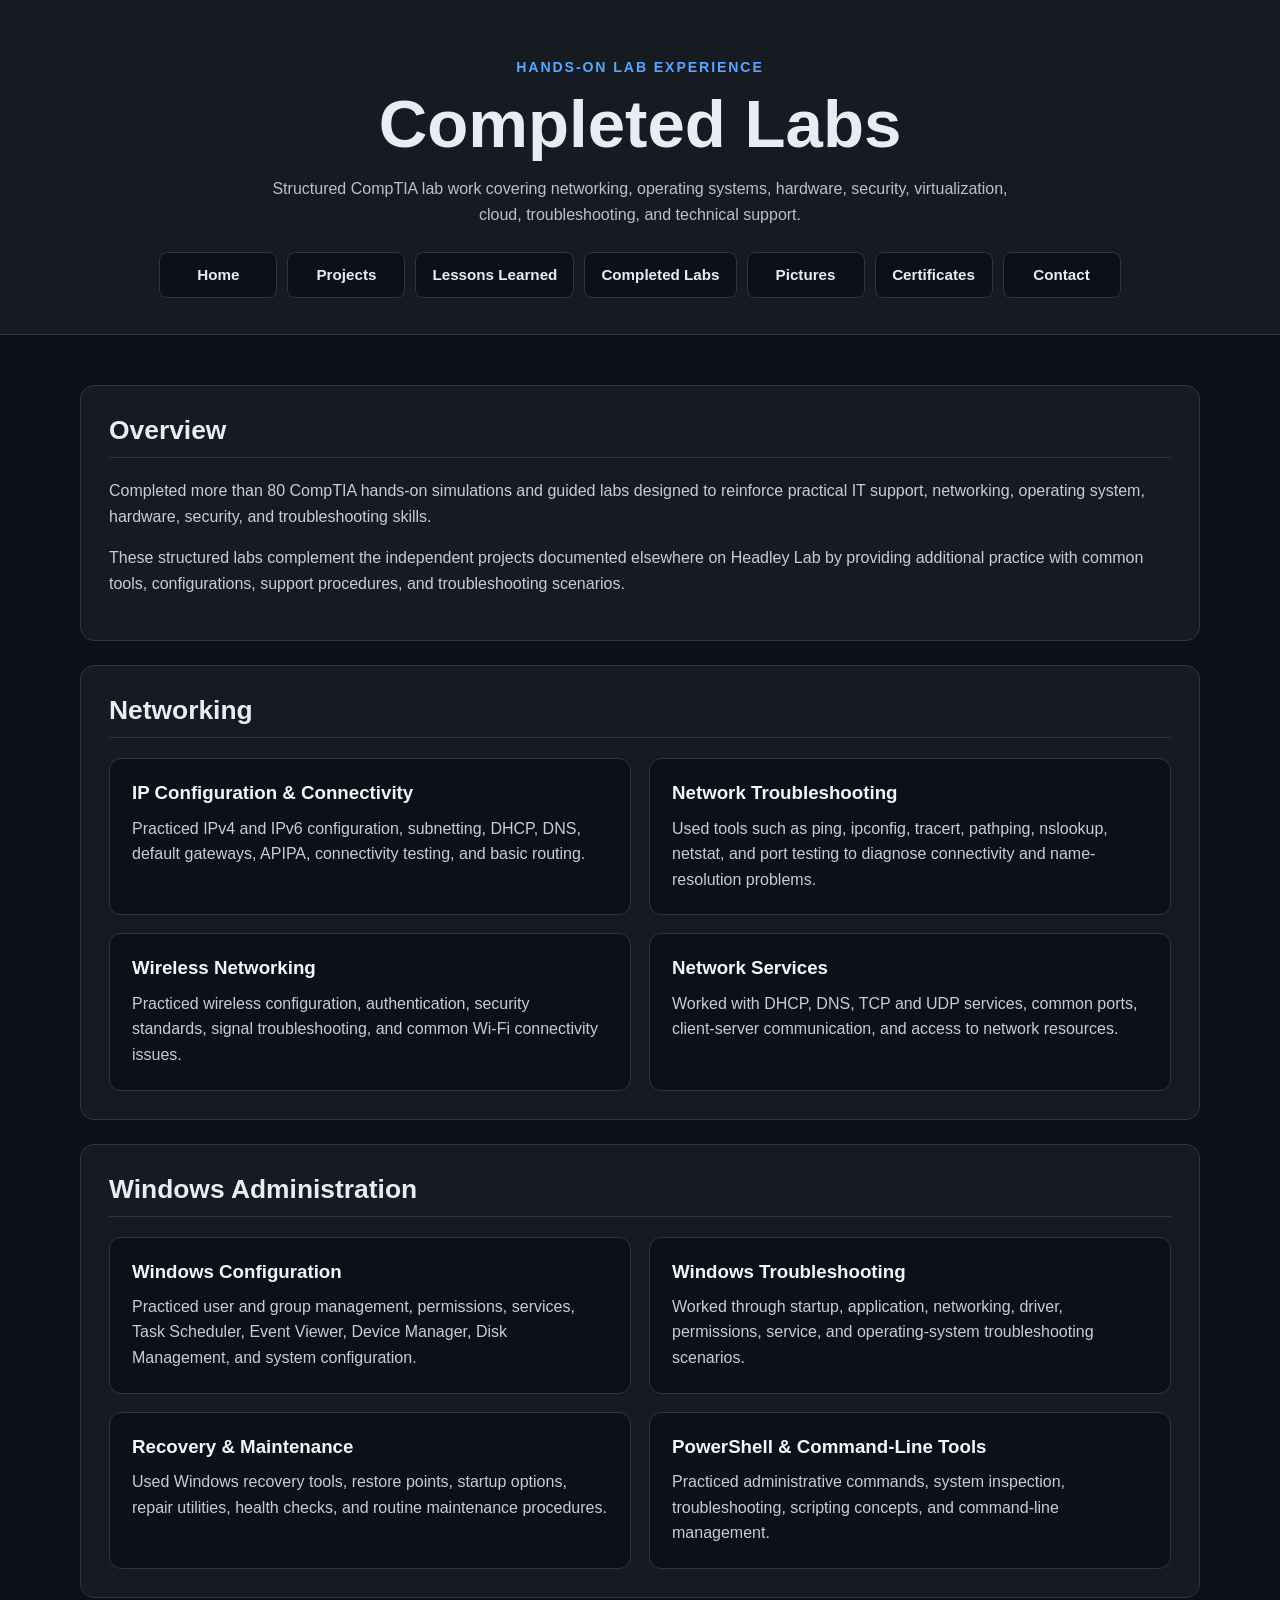
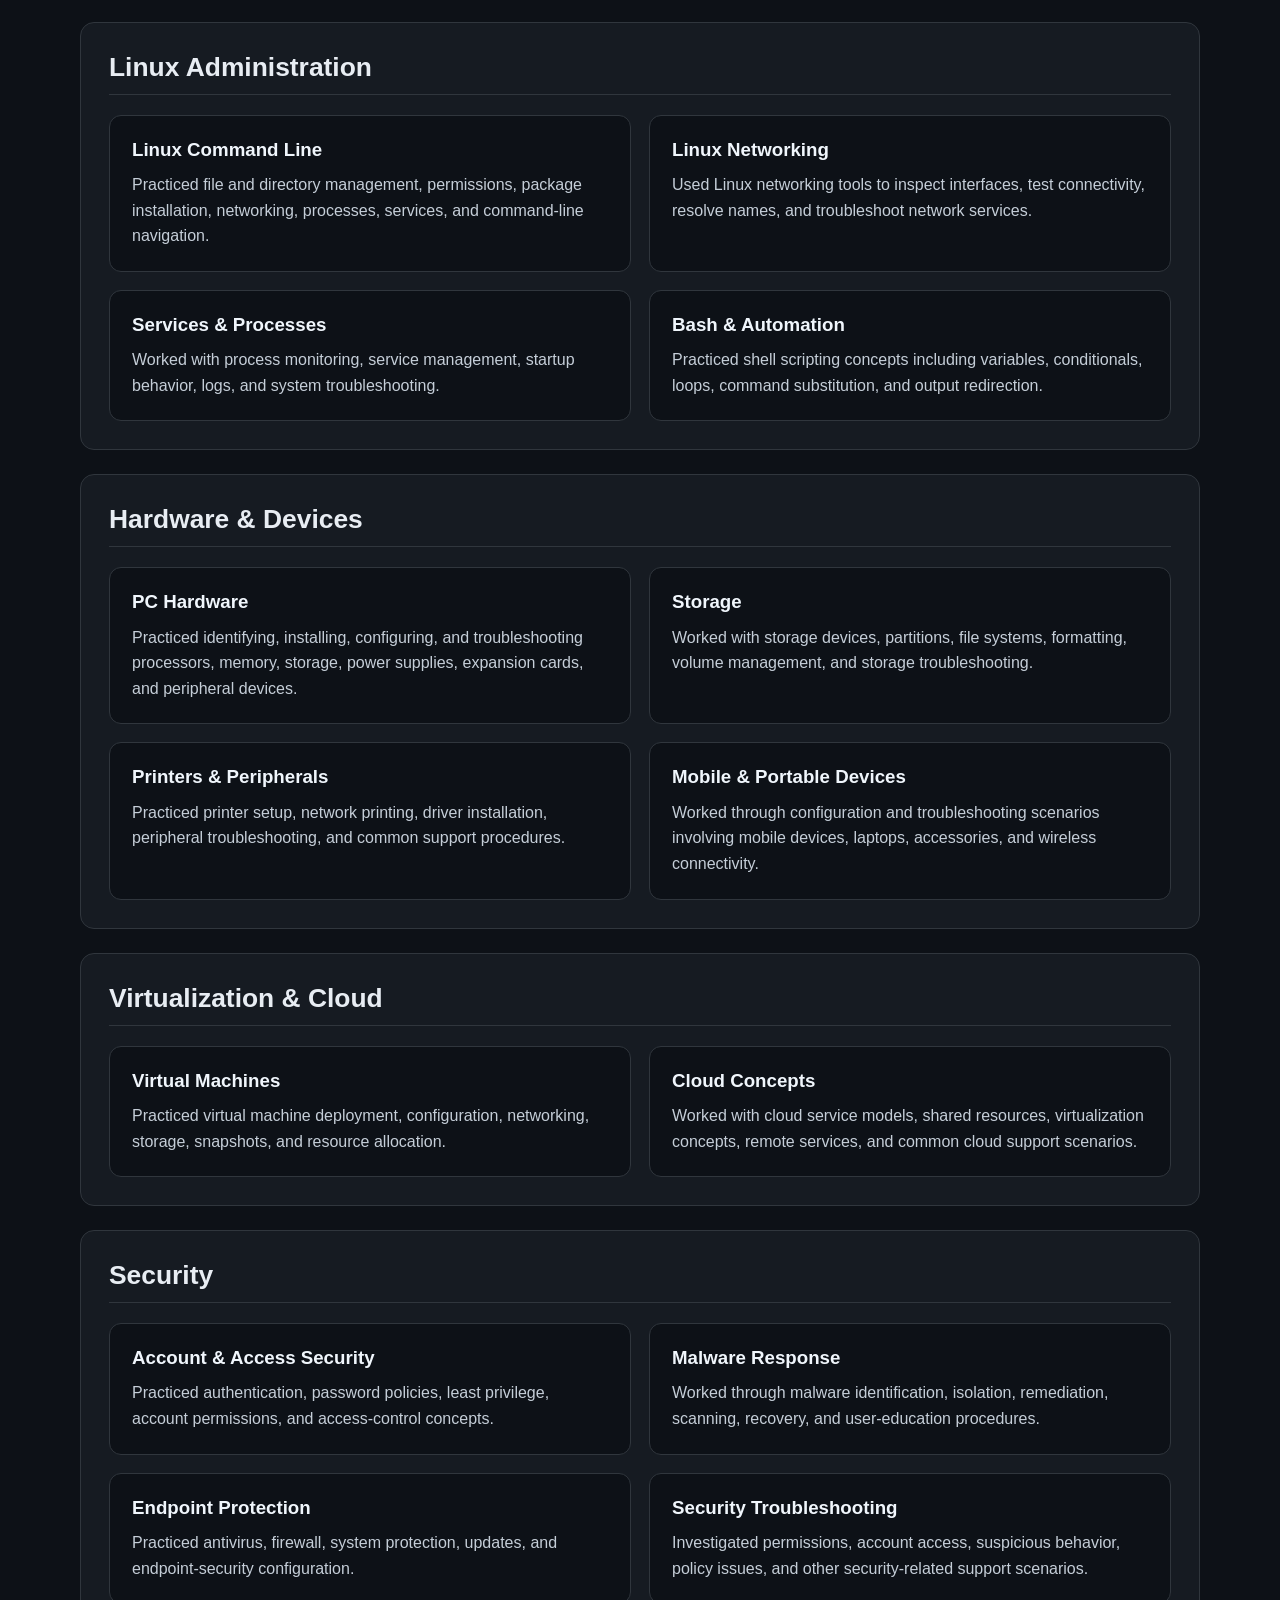
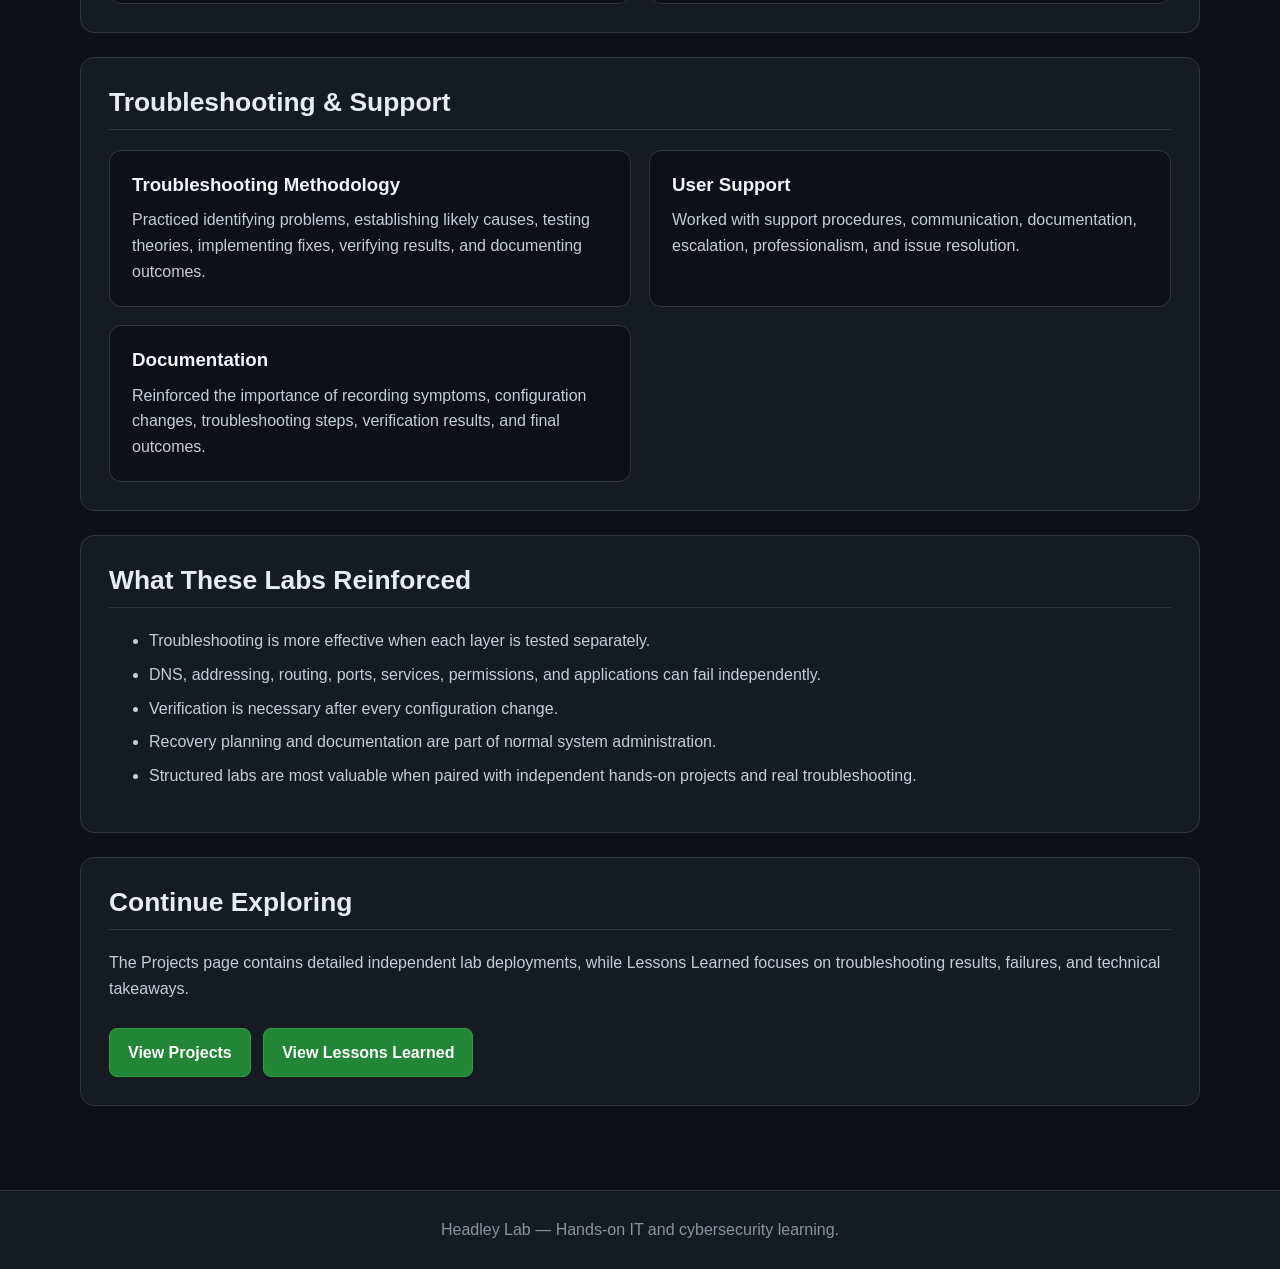
==== commit c96d6292: "Refactor text for consistency in completed-labs.html Updated various headings and text for consisten" ====
--- a/completed-labs.html
+++ b/completed-labs.html
@@ -1,3 +1,19 @@
+<!DOCTYPE html>
+<html lang="en">
+<head>
+  <meta charset="UTF-8">
+  <meta name="viewport" content="width=device-width, initial-scale=1.0">
+
+  <title>Headley Lab | Completed Labs</title>
+
+  <meta
+    name="description"
+    content="Completed CompTIA hands-on labs covering networking, Windows, Linux, hardware, security, virtualization, cloud, troubleshooting, and support procedures."
+  >
+
+  <link rel="stylesheet" href="style.css">
+</head>
+
 <body>
 
   <header class="site-header">
@@ -7,9 +23,9 @@
       <h1>Completed Labs</h1>
 
       <p class="intro">
-        A record of completed CompTIA hands-on labs covering networking,
-        operating systems, hardware, security, virtualization, cloud,
-        troubleshooting, and support procedures.
+        Structured CompTIA lab work covering networking, operating systems,
+        hardware, security, virtualization, cloud, troubleshooting, and
+        technical support.
       </p>
 
       <nav aria-label="Main navigation">
@@ -36,9 +52,10 @@
       </p>
 
       <p>
-        These labs complement the independent projects documented elsewhere
-        on Headley Lab by providing structured practice with common support
-        tools, configurations, and troubleshooting scenarios.
+        These structured labs complement the independent projects documented
+        elsewhere on Headley Lab by providing additional practice with common
+        tools, configurations, support procedures, and troubleshooting
+        scenarios.
       </p>
     </section>
 
@@ -48,7 +65,7 @@
       <div class="project-grid">
 
         <article class="project-card">
-          <h3>IP Configuration and Connectivity</h3>
+          <h3>IP Configuration & Connectivity</h3>
 
           <p>
             Practiced IPv4 and IPv6 configuration, subnetting, DHCP, DNS,
@@ -70,9 +87,9 @@
           <h3>Wireless Networking</h3>
 
           <p>
-            Practiced wireless configuration, security standards,
-            authentication, signal troubleshooting, and common Wi-Fi
-            connectivity issues.
+            Practiced wireless configuration, authentication, security
+            standards, signal troubleshooting, and common Wi-Fi connectivity
+            issues.
           </p>
         </article>
 
@@ -80,8 +97,8 @@
           <h3>Network Services</h3>
 
           <p>
-            Worked with DHCP, DNS, common TCP and UDP services, ports,
-            client-server communication, and network resource access.
+            Worked with DHCP, DNS, TCP and UDP services, common ports,
+            client-server communication, and access to network resources.
           </p>
         </article>
 
@@ -114,17 +131,17 @@
         </article>
 
         <article class="project-card">
-          <h3>Recovery and Maintenance</h3>
+          <h3>Recovery & Maintenance</h3>
 
           <p>
             Used Windows recovery tools, restore points, startup options,
-            repair utilities, system-health commands, and maintenance
+            repair utilities, health checks, and routine maintenance
             procedures.
           </p>
         </article>
 
         <article class="project-card">
-          <h3>PowerShell and Command-Line Tools</h3>
+          <h3>PowerShell & Command-Line Tools</h3>
 
           <p>
             Practiced administrative commands, system inspection,
@@ -160,7 +177,7 @@
         </article>
 
         <article class="project-card">
-          <h3>Services and Processes</h3>
+          <h3>Services & Processes</h3>
 
           <p>
             Worked with process monitoring, service management, startup
@@ -169,7 +186,7 @@
         </article>
 
         <article class="project-card">
-          <h3>Bash and Automation</h3>
+          <h3>Bash & Automation</h3>
 
           <p>
             Practiced shell scripting concepts including variables,
@@ -182,7 +199,7 @@
     </section>
 
     <section>
-      <h2>Hardware and Devices</h2>
+      <h2>Hardware & Devices</h2>
 
       <div class="project-grid">
 
@@ -206,7 +223,7 @@
         </article>
 
         <article class="project-card">
-          <h3>Printers and Peripherals</h3>
+          <h3>Printers & Peripherals</h3>
 
           <p>
             Practiced printer setup, network printing, driver installation,
@@ -215,7 +232,7 @@
         </article>
 
         <article class="project-card">
-          <h3>Mobile and Portable Devices</h3>
+          <h3>Mobile & Portable Devices</h3>
 
           <p>
             Worked through configuration and troubleshooting scenarios
@@ -228,7 +245,7 @@
     </section>
 
     <section>
-      <h2>Virtualization and Cloud</h2>
+      <h2>Virtualization & Cloud</h2>
 
       <div class="project-grid">
 
@@ -260,7 +277,7 @@
       <div class="project-grid">
 
         <article class="project-card">
-          <h3>Account and Access Security</h3>
+          <h3>Account & Access Security</h3>
 
           <p>
             Practiced authentication, password policies, least privilege,
@@ -281,7 +298,7 @@
           <h3>Endpoint Protection</h3>
 
           <p>
-            Practiced antivirus, firewall, system protection, update,
+            Practiced antivirus, firewall, system protection, updates,
             and endpoint-security configuration.
           </p>
         </article>
@@ -299,7 +316,7 @@
     </section>
 
     <section>
-      <h2>Troubleshooting and Support</h2>
+      <h2>Troubleshooting & Support</h2>
 
       <div class="project-grid">
 
@@ -314,7 +331,7 @@
         </article>
 
         <article class="project-card">
-          <h3>Customer and User Support</h3>
+          <h3>User Support</h3>
 
           <p>
             Worked with support procedures, communication, documentation,
@@ -327,8 +344,8 @@
 
           <p>
             Reinforced the importance of recording symptoms, configuration
-            changes, troubleshooting steps, verification results, and final
-            outcomes.
+            changes, troubleshooting steps, verification results, and
+            final outcomes.
           </p>
         </article>
 
@@ -366,12 +383,12 @@
     </section>
 
     <section>
-      <h2>Explore More</h2>
+      <h2>Continue Exploring</h2>
 
       <p>
-        The Projects page contains detailed examples of independent lab
-        deployments, while Lessons Learned focuses on troubleshooting results,
-        failures, and technical takeaways.
+        The Projects page contains detailed independent lab deployments,
+        while Lessons Learned focuses on troubleshooting results, failures,
+        and technical takeaways.
       </p>
 
       <a class="button" href="projects.html">
@@ -387,8 +404,11 @@
 
   <footer>
     <div class="container">
-      <p>Headley Lab — Hands-on IT and cybersecurity learning.</p>
+      <p>
+        Headley Lab — Hands-on IT and cybersecurity learning.
+      </p>
     </div>
   </footer>
 
 </body>
+</html>
--- a/style.css
+++ b/style.css
@@ -0,0 +1,341 @@
+* {
+  box-sizing: border-box;
+}
+
+html {
+  scroll-behavior: smooth;
+}
+
+body {
+  margin: 0;
+  font-family: Arial, Helvetica, sans-serif;
+  line-height: 1.6;
+  color: #e8edf3;
+  background: #0d1117;
+}
+
+img {
+  display: block;
+  max-width: 100%;
+}
+
+a {
+  color: inherit;
+}
+
+.container {
+  width: min(1120px, 92%);
+  margin: 0 auto;
+}
+
+/* Header */
+
+.site-header {
+  padding: 56px 0 36px;
+  text-align: center;
+  background: #161b22;
+  border-bottom: 1px solid #30363d;
+}
+
+.eyebrow {
+  margin: 0 0 8px;
+  font-size: 0.88rem;
+  font-weight: 700;
+  letter-spacing: 0.12rem;
+  text-transform: uppercase;
+  color: #58a6ff;
+}
+
+h1 {
+  margin: 0;
+  font-size: clamp(2.4rem, 6vw, 4.2rem);
+  line-height: 1.1;
+}
+
+.intro {
+  max-width: 760px;
+  margin: 16px auto 24px;
+  color: #b8c1cc;
+}
+
+/* Navigation */
+
+.site-header nav {
+  display: flex;
+  flex-wrap: wrap;
+  justify-content: center;
+  gap: 10px;
+  margin-top: 20px;
+}
+
+.site-header nav a {
+  display: inline-flex;
+  align-items: center;
+  justify-content: center;
+  min-width: 118px;
+  min-height: 44px;
+  padding: 10px 16px;
+  font-size: 0.95rem;
+  font-weight: 700;
+  text-align: center;
+  color: #e8edf3;
+  text-decoration: none;
+  background: #0d1117;
+  border: 1px solid #30363d;
+  border-radius: 8px;
+  transition:
+    border-color 0.2s ease,
+    background 0.2s ease,
+    transform 0.2s ease;
+}
+
+.site-header nav a:hover,
+.site-header nav a:focus-visible {
+  color: #ffffff;
+  background: #111820;
+  border-color: #58a6ff;
+  transform: translateY(-1px);
+}
+
+/* Main layout */
+
+main {
+  padding: 26px 0 60px;
+}
+
+section {
+  margin: 24px 0;
+  padding: 28px;
+  background: #161b22;
+  border: 1px solid #30363d;
+  border-radius: 14px;
+}
+
+h2 {
+  margin: 0 0 20px;
+  padding-bottom: 10px;
+  font-size: 1.65rem;
+  line-height: 1.25;
+  border-bottom: 1px solid #30363d;
+}
+
+h3 {
+  margin: 0 0 10px;
+  line-height: 1.3;
+}
+
+p {
+  margin-top: 0;
+  color: #c5ced8;
+}
+
+ul,
+ol {
+  color: #c5ced8;
+}
+
+li + li {
+  margin-top: 8px;
+}
+
+code {
+  padding: 2px 6px;
+  font-family: Consolas, "Courier New", monospace;
+  font-size: 0.95em;
+  background: #0d1117;
+  border: 1px solid #30363d;
+  border-radius: 5px;
+}
+
+.workflow {
+  margin-bottom: 0;
+  padding: 14px 16px;
+  background: #0d1117;
+  border-left: 4px solid #58a6ff;
+  border-radius: 6px;
+}
+
+/* Project cards */
+
+.project-grid {
+  display: grid;
+  grid-template-columns: repeat(2, minmax(0, 1fr));
+  gap: 18px;
+}
+
+.project-card {
+  display: flex;
+  flex-direction: column;
+  padding: 22px;
+  background: #0d1117;
+  border: 1px solid #30363d;
+  border-radius: 12px;
+}
+
+.project-card h3 {
+  color: #f0f6fc;
+}
+
+.project-card p:last-child {
+  margin-bottom: 0;
+}
+
+/* Gallery images */
+
+.project-card img {
+  width: 100%;
+  height: 260px;
+  object-fit: cover;
+  margin-bottom: 16px;
+  background: #161b22;
+  border: 1px solid #30363d;
+  border-radius: 8px;
+}
+
+.certificate-image-link {
+  display: block;
+  margin-bottom: 14px;
+  text-decoration: none;
+}
+
+/* Buttons */
+
+.button {
+  display: inline-flex;
+  align-items: center;
+  justify-content: center;
+  margin-top: 10px;
+  margin-right: 8px;
+  min-height: 44px;
+  padding: 11px 18px;
+  font-weight: 700;
+  color: #ffffff;
+  text-decoration: none;
+  background: #238636;
+  border: 1px solid #2ea043;
+  border-radius: 8px;
+  transition:
+    background 0.2s ease,
+    transform 0.2s ease;
+}
+
+.button:hover,
+.button:focus-visible {
+  background: #2ea043;
+  transform: translateY(-1px);
+}
+
+/* Certificates */
+
+.cert-grid {
+  display: grid;
+  grid-template-columns: repeat(2, minmax(0, 1fr));
+  gap: 20px;
+  align-items: stretch;
+}
+
+.certificate-card {
+  overflow: hidden;
+  display: flex;
+  flex-direction: column;
+  text-align: center;
+  background: #0d1117;
+  border: 1px solid #30363d;
+  border-radius: 12px;
+}
+
+.certificate-card img {
+  width: 100%;
+  height: auto;
+  margin: 0 auto;
+  background: #ffffff;
+  border-bottom: 1px solid #30363d;
+}
+
+.certificate-content {
+  display: flex;
+  flex: 1;
+  flex-direction: column;
+  align-items: center;
+  padding: 20px;
+}
+
+.certificate-content h3 {
+  margin-bottom: 6px;
+}
+
+.certificate-content p {
+  margin-bottom: 16px;
+}
+
+.certificate-content .button {
+  margin-top: auto;
+}
+
+.certificate-toggle {
+  border: 1px solid #2ea043;
+  cursor: pointer;
+  font: inherit;
+}
+
+.certificate-details {
+  width: 100%;
+  margin-top: 18px;
+}
+
+.certificate-details[hidden] {
+  display: none;
+}
+
+/* Footer */
+
+footer {
+  padding: 26px 0;
+  text-align: center;
+  background: #161b22;
+  border-top: 1px solid #30363d;
+}
+
+footer p {
+  margin: 0;
+  color: #8b949e;
+}
+
+/* Mobile */
+
+@media (max-width: 750px) {
+  .cert-grid,
+  .project-grid {
+    grid-template-columns: 1fr;
+  }
+
+  .site-header {
+    padding: 42px 0 30px;
+  }
+
+  .site-header nav {
+    gap: 8px;
+  }
+
+  .site-header nav a {
+    flex: 1 1 140px;
+    min-width: 0;
+  }
+
+  section {
+    padding: 21px;
+  }
+
+  h2 {
+    font-size: 1.45rem;
+  }
+
+  .project-card img {
+    height: auto;
+  }
+
+  .button {
+    width: 100%;
+    margin-right: 0;
+  }
+}
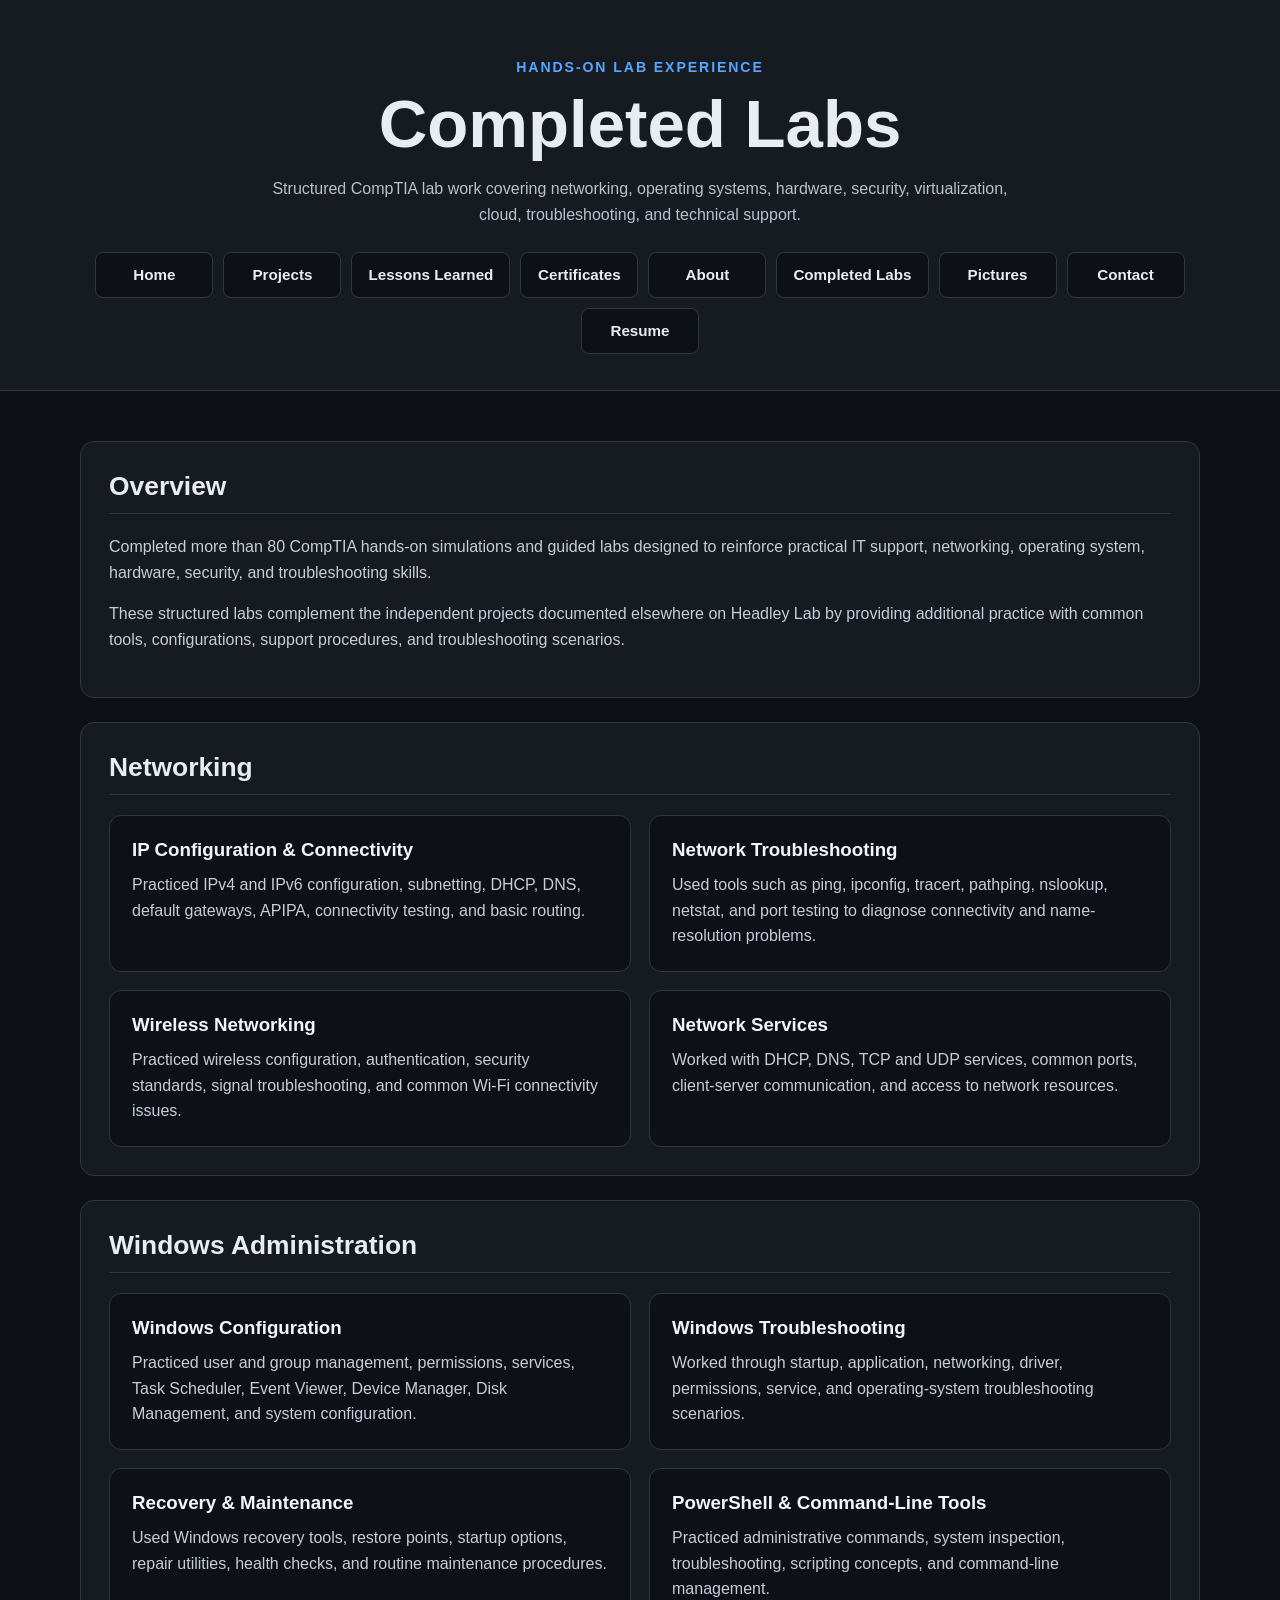
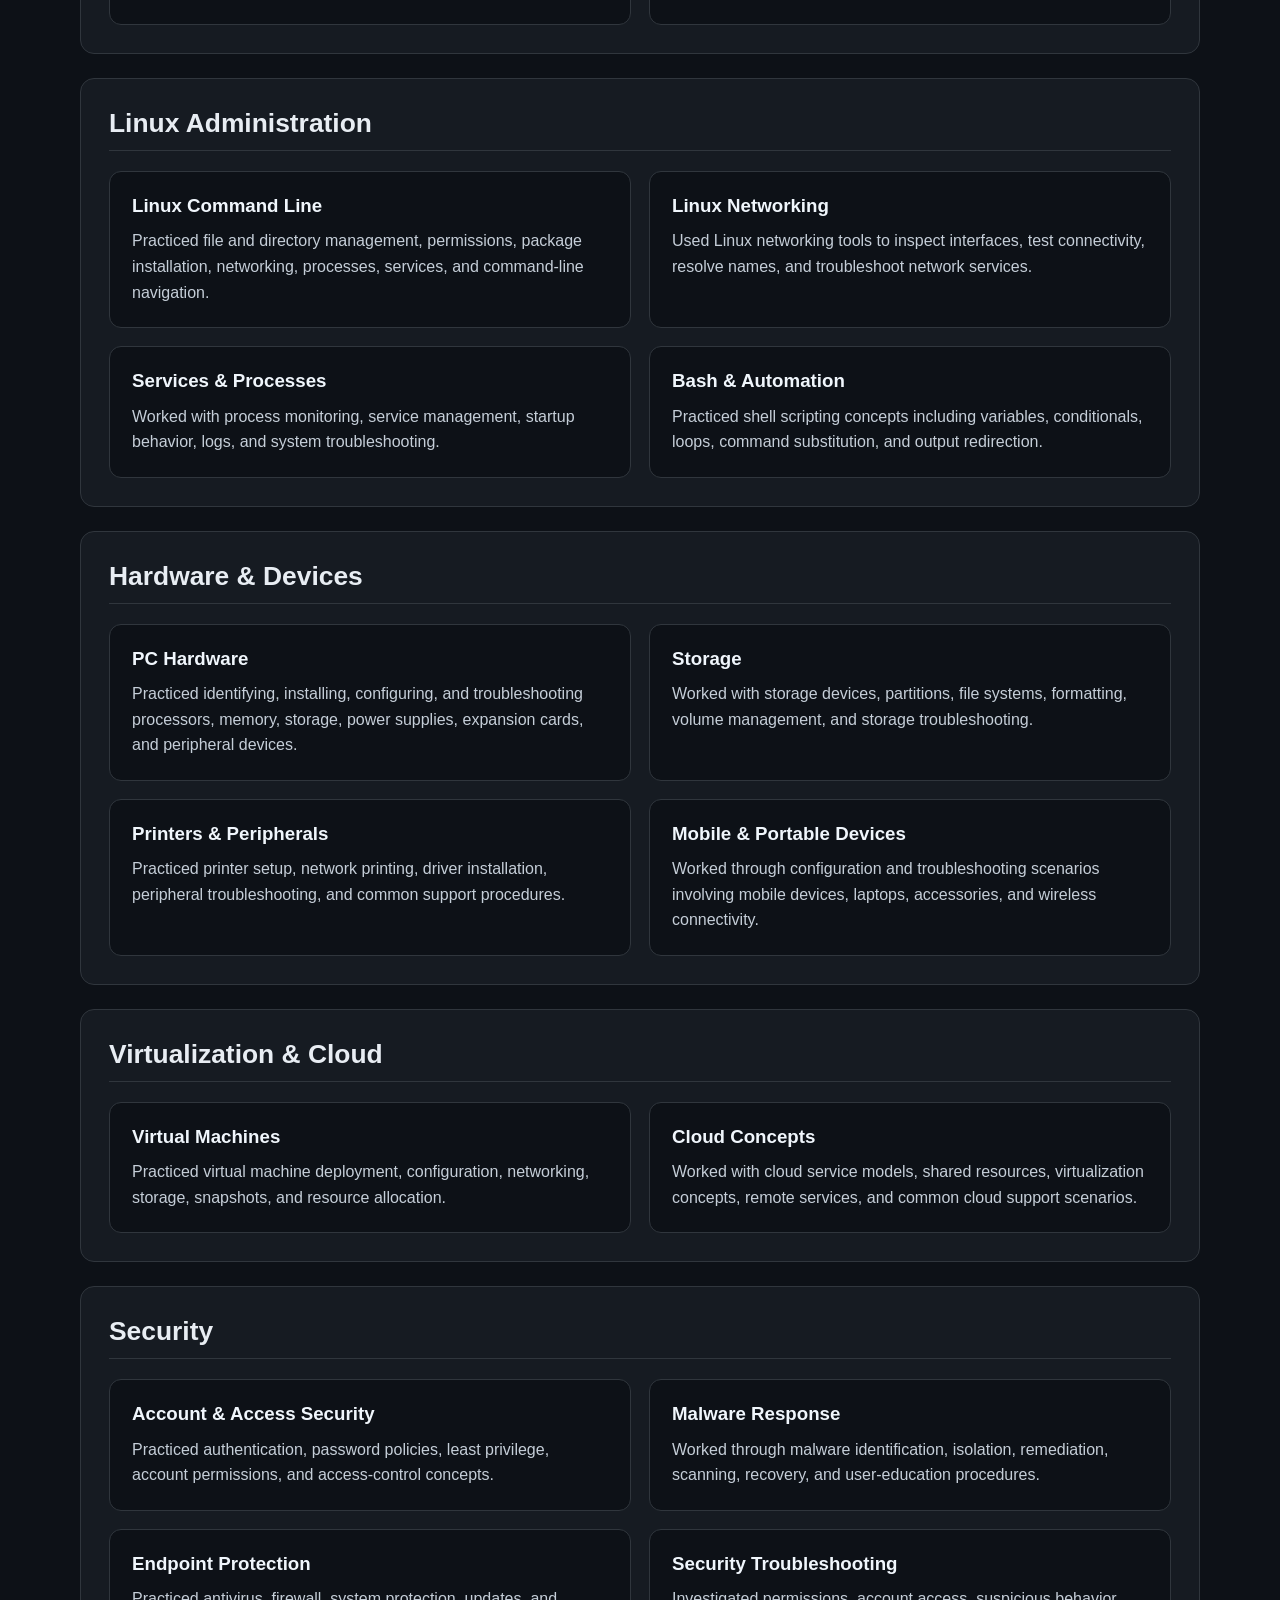
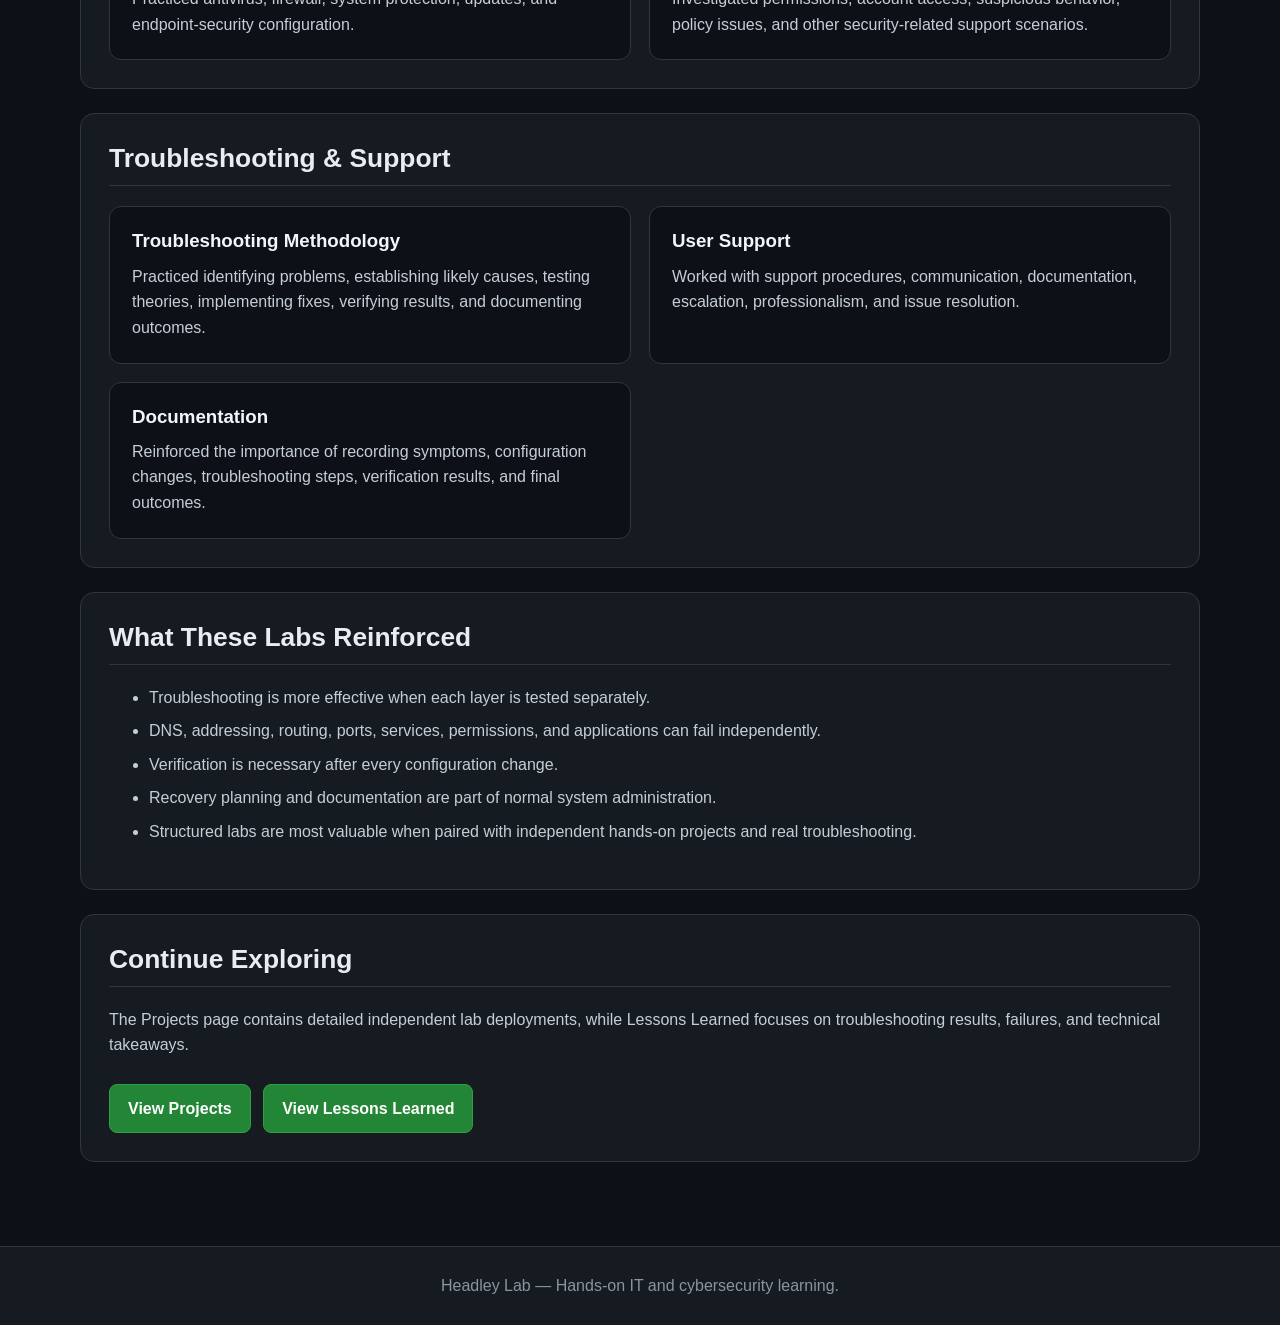
==== commit 75a61321: "Standardize website navigation" ====
--- a/completed-labs.html
+++ b/completed-labs.html
@@ -32,10 +32,12 @@
         <a href="index.html">Home</a>
         <a href="projects.html">Projects</a>
         <a href="lessons-learned.html">Lessons Learned</a>
+        <a href="index.html#certificates">Certificates</a>
+        <a href="index.html#about">About</a>
         <a href="completed-labs.html">Completed Labs</a>
         <a href="Pictures.html">Pictures</a>
-        <a href="index.html#certificates">Certificates</a>
         <a href="index.html#contact">Contact</a>
+        <a href="resume.pdf" target="_blank" rel="noopener noreferrer">Resume</a>
       </nav>
     </div>
   </header>
--- a/style.css
+++ b/style.css
@@ -157,6 +157,43 @@
 
 /* Project cards */
 
+.project-nav {
+  display: flex;
+  flex-wrap: wrap;
+  justify-content: center;
+  gap: 10px;
+  margin: 24px 0;
+  padding: 16px;
+  background: #161b22;
+  border: 1px solid #30363d;
+  border-radius: 12px;
+}
+
+.project-nav a {
+  display: inline-flex;
+  align-items: center;
+  justify-content: center;
+  min-height: 40px;
+  padding: 8px 14px;
+  font-size: 0.92rem;
+  font-weight: 700;
+  color: #e8edf3;
+  text-decoration: none;
+  background: #0d1117;
+  border: 1px solid #30363d;
+  border-radius: 999px;
+}
+
+.project-nav a:hover,
+.project-nav a:focus-visible {
+  color: #ffffff;
+  border-color: #58a6ff;
+}
+
+section[id] {
+  scroll-margin-top: 16px;
+}
+
 .project-grid {
   display: grid;
   grid-template-columns: repeat(2, minmax(0, 1fr));
@@ -178,6 +215,20 @@
 
 .project-card p:last-child {
   margin-bottom: 0;
+}
+
+.roadmap {
+  padding: 22px 28px;
+}
+
+.roadmap-list {
+  margin-bottom: 0;
+  columns: 2;
+  column-gap: 44px;
+}
+
+.roadmap-list li {
+  break-inside: avoid;
 }
 
 /* Gallery images */
@@ -322,6 +373,14 @@
     min-width: 0;
   }
 
+  .project-nav a {
+    flex: 1 1 135px;
+  }
+
+  .roadmap-list {
+    columns: 1;
+  }
+
   section {
     padding: 21px;
   }
